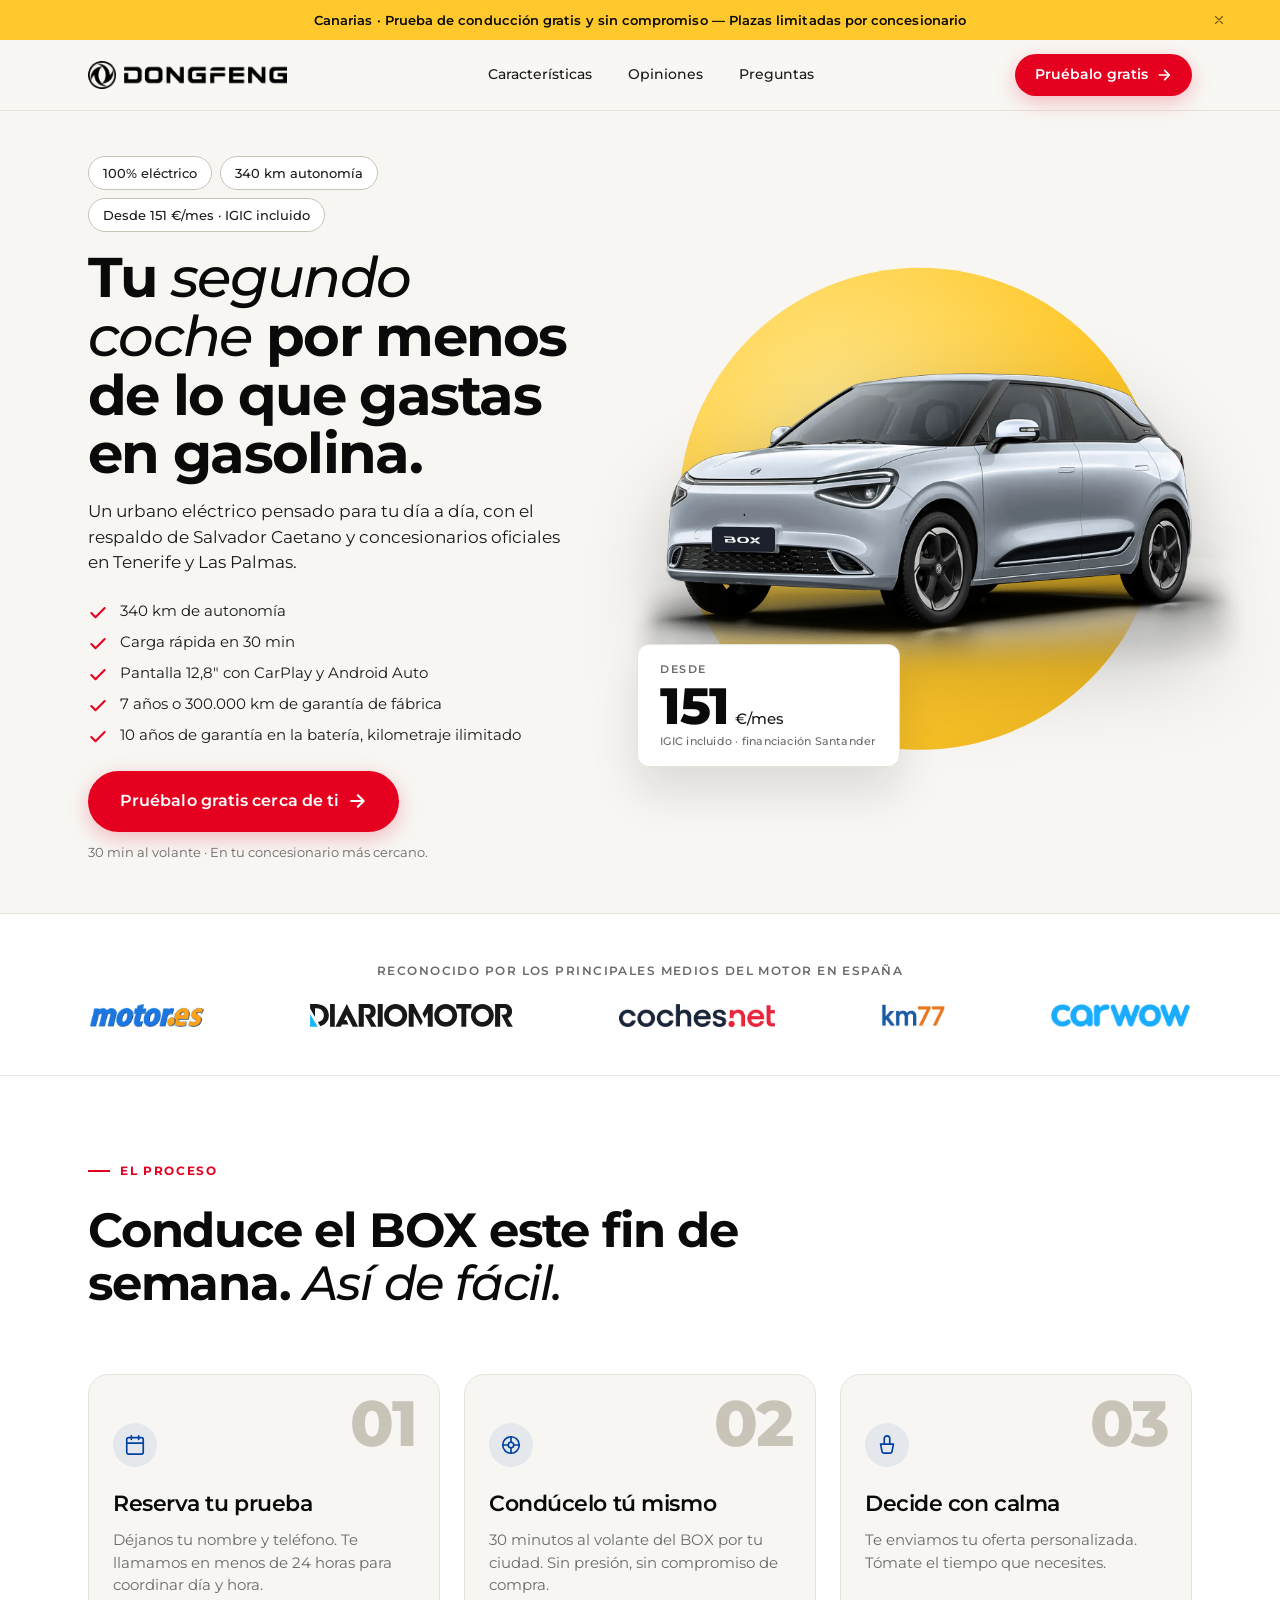
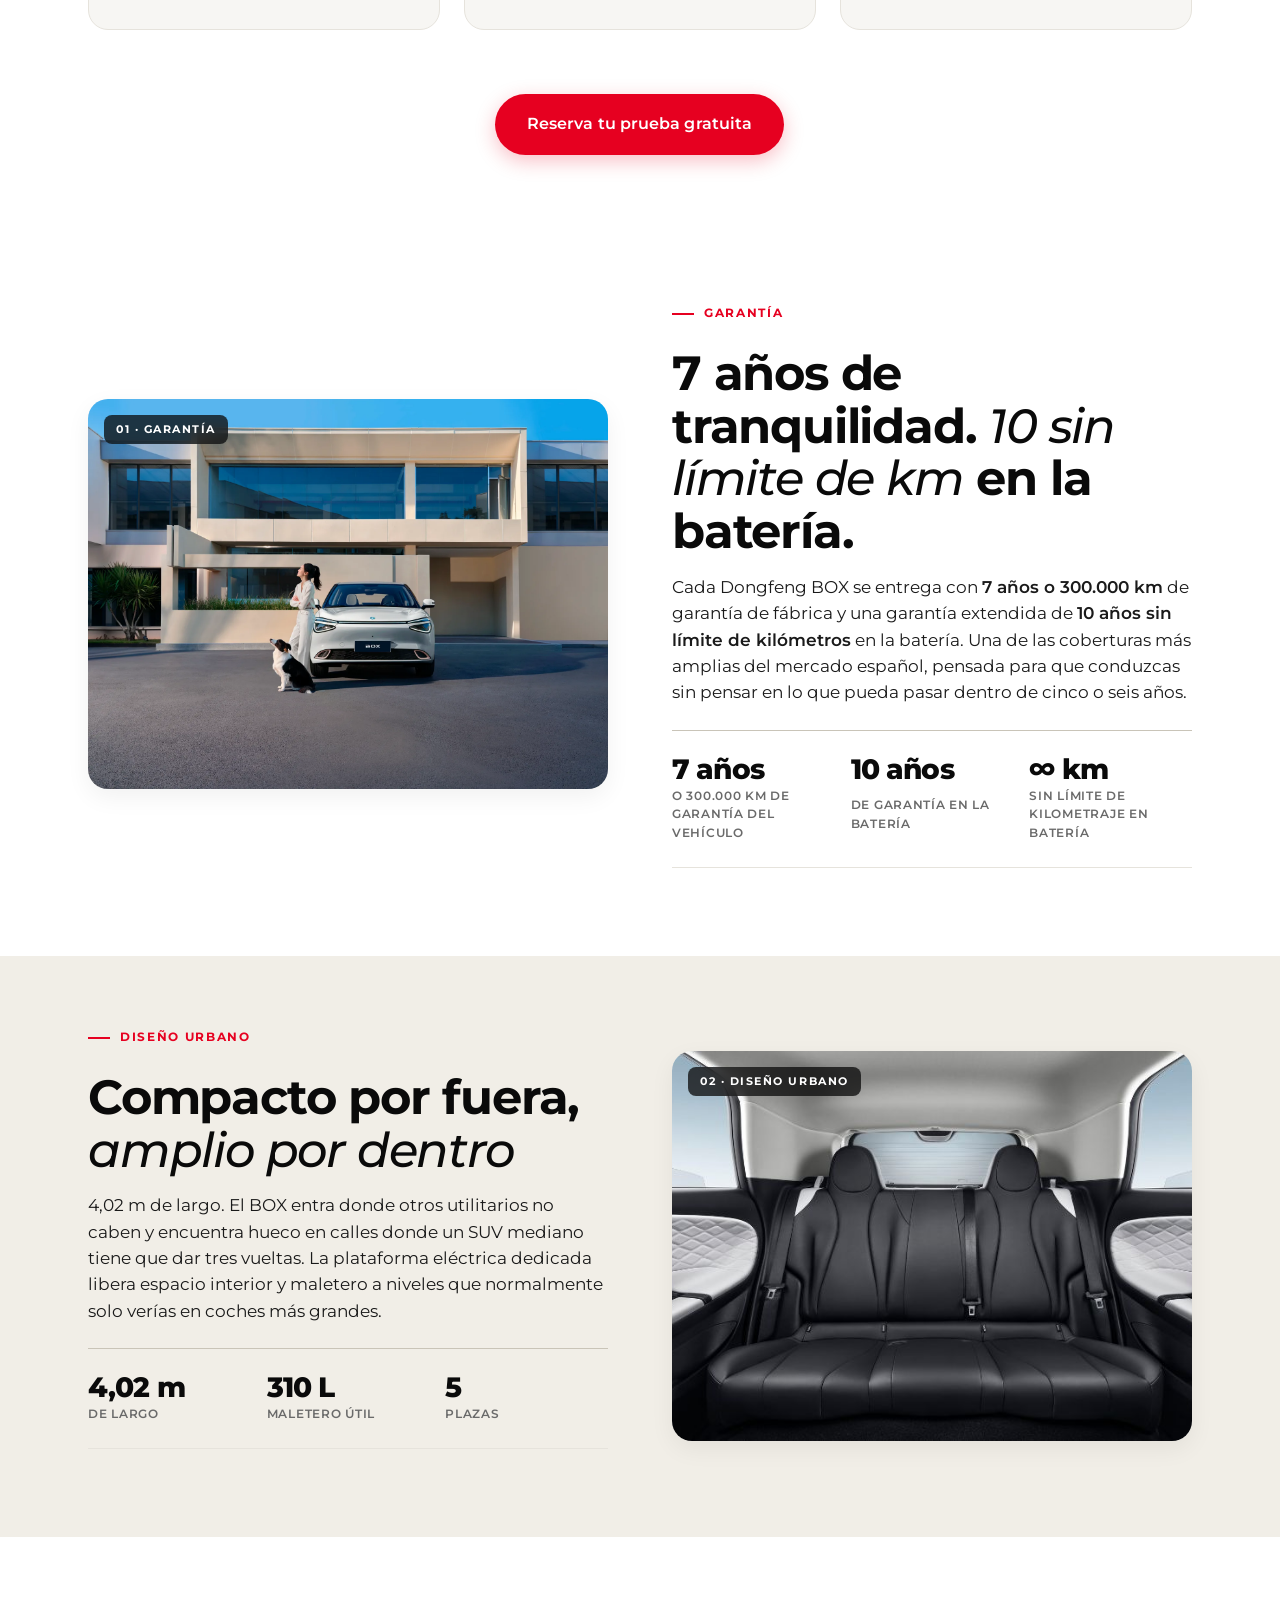
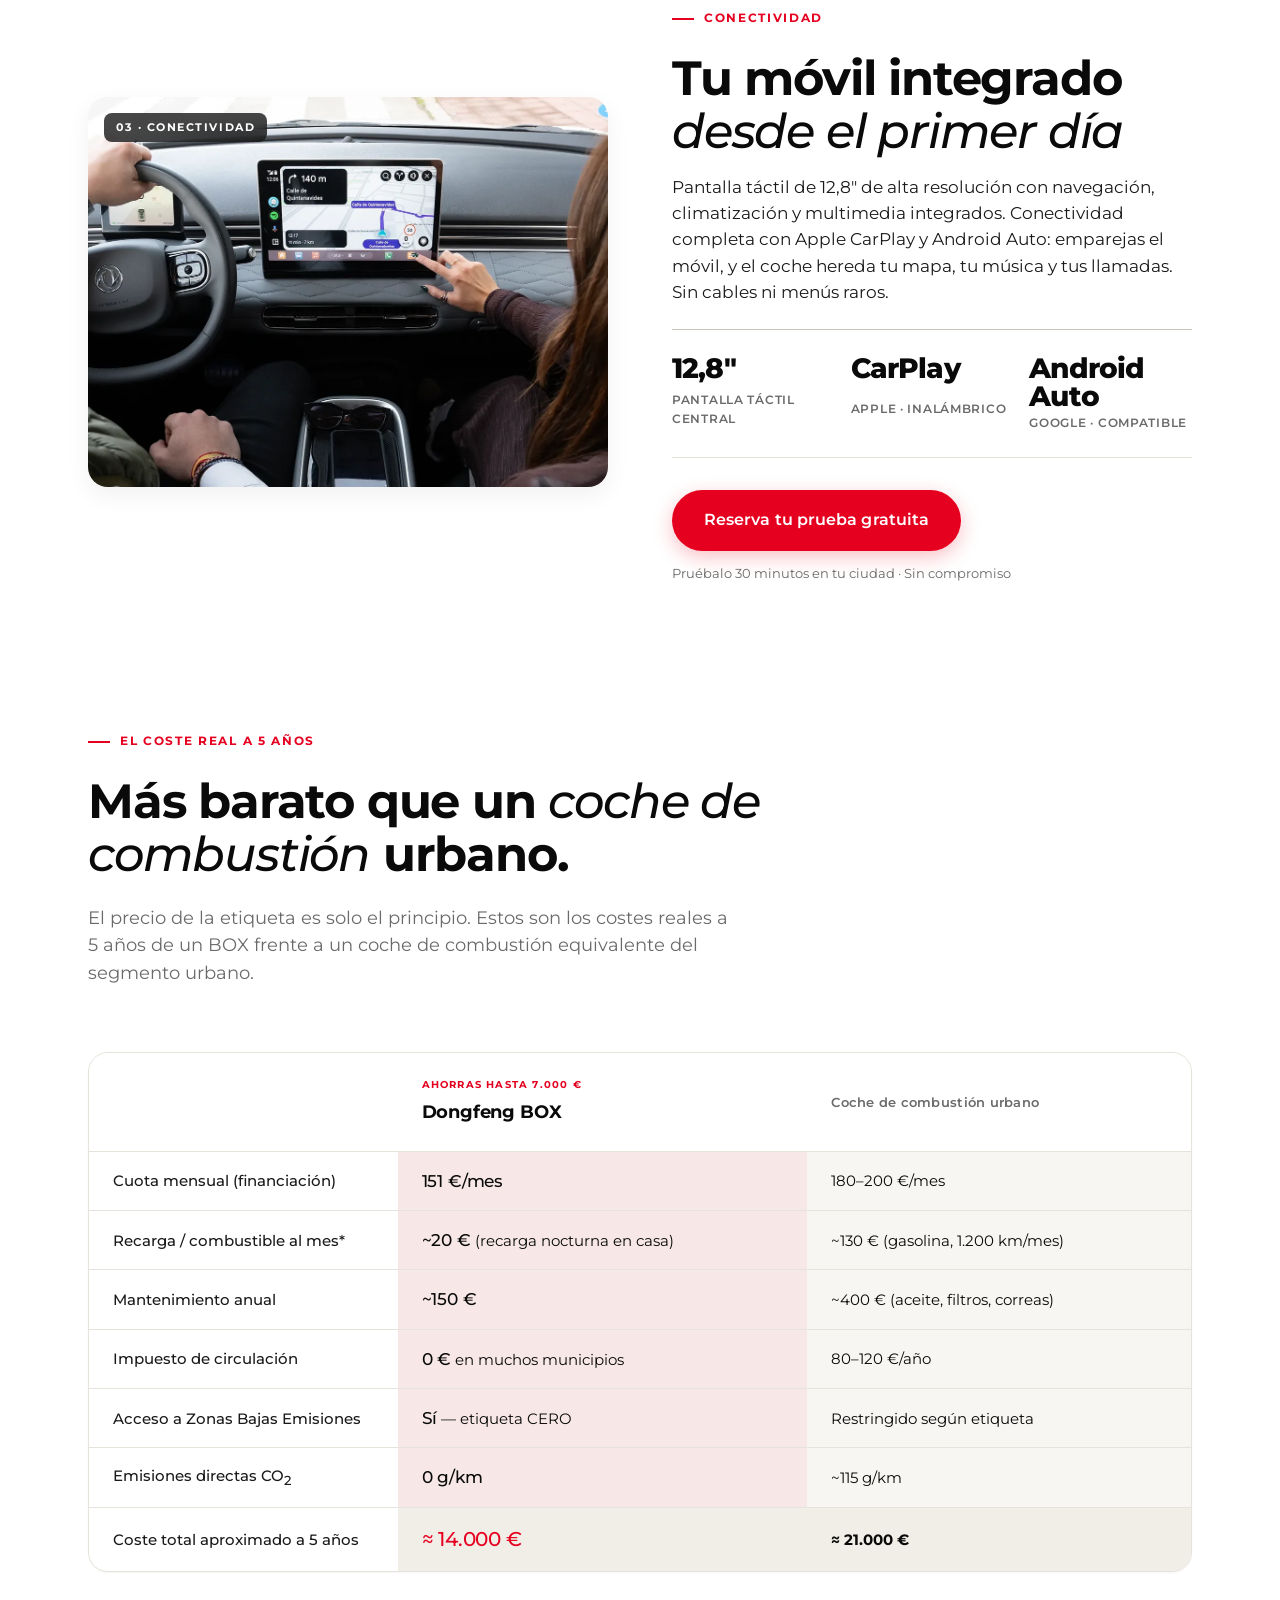
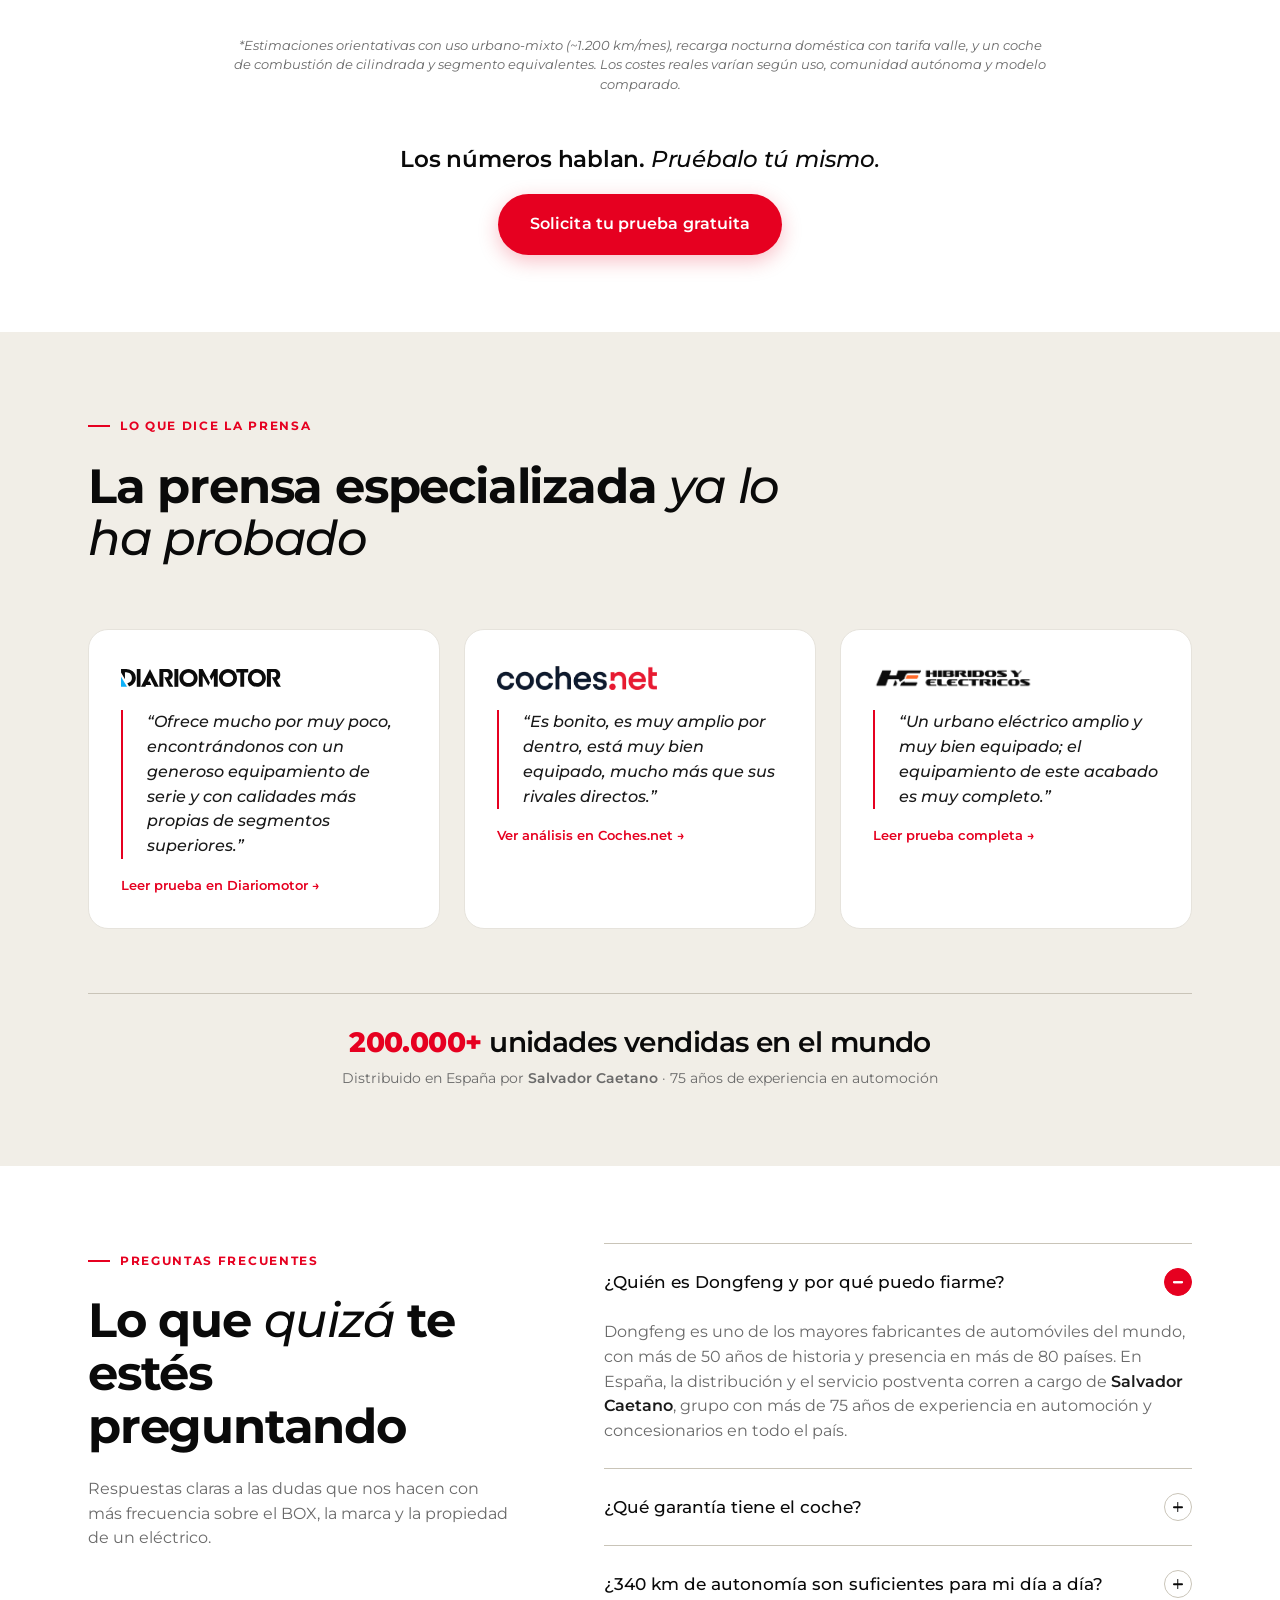
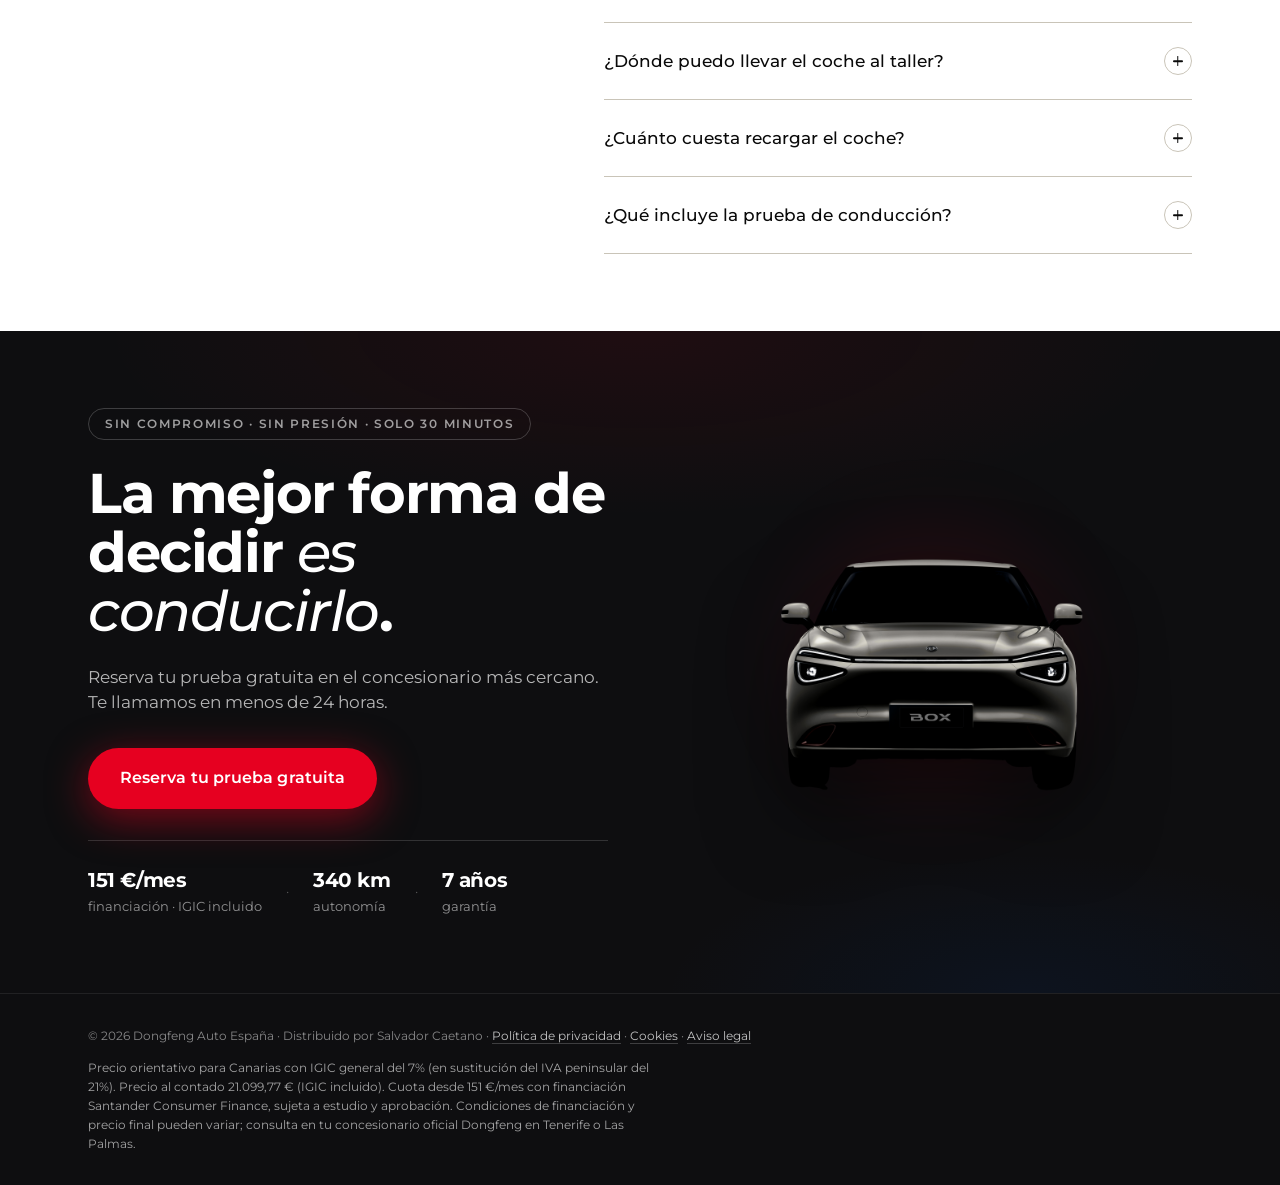
==== canarias/index.html @ b9ace199 "Antibots: leads pasan por gateway (Apps Script) que valida y reenvia a Zapier; honeypot + token, URL" ====
<!DOCTYPE html>
<html lang="es">
<head>
  <!-- Google Tag Manager -->
  <script>(function(w,d,s,l,i){w[l]=w[l]||[];w[l].push({'gtm.start':
  new Date().getTime(),event:'gtm.js'});var f=d.getElementsByTagName(s)[0],
  j=d.createElement(s),dl=l!='dataLayer'?'&l='+l:'';j.async=true;j.src=
  'https://www.googletagmanager.com/gtm.js?id='+i+dl;f.parentNode.insertBefore(j,f);
  })(window,document,'script','dataLayer','GTM-P5RVP4GS');</script>
  <!-- End Google Tag Manager -->

  <meta charset="UTF-8">
  <meta name="viewport" content="width=device-width, initial-scale=1.0">
  <meta name="robots" content="noindex,nofollow">
  <title>Dongfeng BOX Canarias · Tu segundo coche eléctrico desde 151 €/mes (IGIC incluido)</title>
  <meta name="description" content="Dongfeng BOX 100% eléctrico para Canarias. 340 km de autonomía, 7 años de garantía, desde 151 €/mes con IGIC incluido. Concesionarios en Tenerife y Las Palmas. Prueba de conducción gratis.">

  <link rel="preconnect" href="https://fonts.googleapis.com">
  <link rel="preconnect" href="https://fonts.gstatic.com" crossorigin>
  <link rel="preload" as="image" href="../assets/hero.webp">
  <link href="https://fonts.googleapis.com/css2?family=Montserrat:ital,wght@0,400;0,500;0,600;0,700;0,800;1,400;1,500;1,600&display=swap" rel="stylesheet">
  <link rel="stylesheet" href="../styles.css">
</head>
<body>
  <!-- Google Tag Manager (noscript) -->
  <noscript><iframe src="https://www.googletagmanager.com/ns.html?id=GTM-P5RVP4GS"
  height="0" width="0" style="display:none;visibility:hidden"></iframe></noscript>
  <!-- End Google Tag Manager (noscript) -->

  <!-- 0. TOP BAR -->
  <div class="topbar" id="topbar">
    <p class="topbar__text">
      <span class="topbar__full">Canarias · Prueba de conducción gratis y sin compromiso — Plazas limitadas por concesionario</span>
      <span class="topbar__short">Canarias · Prueba gratis</span>
    </p>
    <button class="topbar__close" aria-label="Cerrar aviso" data-close-topbar>
      <svg width="14" height="14" viewBox="0 0 24 24" fill="none" stroke="currentColor" stroke-width="2" stroke-linecap="round" stroke-linejoin="round"><path d="M18 6 6 18M6 6l12 12"/></svg>
    </button>
  </div>

  <!-- 1. HEADER -->
  <header class="site-header">
    <div class="container site-header__inner">
      <a href="#" class="site-header__logo" aria-label="Dongfeng">
        <img src="../assets/dongfeng-logo.webp" alt="Dongfeng" width="120" height="32">
      </a>
      <nav class="site-header__nav" aria-label="Navegación principal">
        <a href="#caracteristicas">Características</a>
        <a href="#opiniones">Opiniones</a>
        <a href="#faq">Preguntas</a>
      </nav>
      <button class="btn btn--primary btn--sm site-header__cta" data-open-modal>
        Pruébalo gratis
        <svg width="16" height="16" viewBox="0 0 24 24" fill="none" stroke="currentColor" stroke-width="2.5" stroke-linecap="round" stroke-linejoin="round"><path d="M5 12h14M13 5l7 7-7 7"/></svg>
      </button>
    </div>
  </header>

  <main>

    <!-- 2. HERO -->
    <section class="hero">
      <div class="container hero__grid">

        <div class="hero__copy">
          <div class="hero__kicker" aria-label="Especificaciones principales">
            <span class="chip">100% eléctrico</span>
            <span class="chip">340 km autonomía</span>
            <span class="chip">Desde 151 €/mes · IGIC incluido</span>
          </div>

          <h1 class="hero__h1">
            Tu <em>segundo coche</em> por menos de lo que gastas en <span class="underline-accent">gasolina</span>.
          </h1>

          <p class="hero__sub">
            Un urbano eléctrico pensado para tu día a día, con el respaldo de Salvador Caetano y concesionarios oficiales en Tenerife y Las Palmas.
          </p>

          <ul class="hero__bullets">
            <li><svg class="icon-check" viewBox="0 0 24 24" fill="none" stroke="currentColor" stroke-width="2.5" stroke-linecap="round" stroke-linejoin="round"><path d="M20 6 9 17l-5-5"/></svg>340&nbsp;km de autonomía</li>
            <li><svg class="icon-check" viewBox="0 0 24 24" fill="none" stroke="currentColor" stroke-width="2.5" stroke-linecap="round" stroke-linejoin="round"><path d="M20 6 9 17l-5-5"/></svg>Carga rápida en 30&nbsp;min</li>
            <li><svg class="icon-check" viewBox="0 0 24 24" fill="none" stroke="currentColor" stroke-width="2.5" stroke-linecap="round" stroke-linejoin="round"><path d="M20 6 9 17l-5-5"/></svg>Pantalla 12,8" con CarPlay y Android Auto</li>
            <li><svg class="icon-check" viewBox="0 0 24 24" fill="none" stroke="currentColor" stroke-width="2.5" stroke-linecap="round" stroke-linejoin="round"><path d="M20 6 9 17l-5-5"/></svg>7 años o 300.000&nbsp;km de garantía de fábrica</li>
            <li><svg class="icon-check" viewBox="0 0 24 24" fill="none" stroke="currentColor" stroke-width="2.5" stroke-linecap="round" stroke-linejoin="round"><path d="M20 6 9 17l-5-5"/></svg>10 años de garantía en la batería, kilometraje ilimitado</li>
          </ul>

          <div class="hero__cta">
            <button class="btn btn--primary btn--lg" data-open-modal>
              Pruébalo gratis cerca de ti
              <svg width="20" height="20" viewBox="0 0 24 24" fill="none" stroke="currentColor" stroke-width="2.5" stroke-linecap="round" stroke-linejoin="round"><path d="M5 12h14M13 5l7 7-7 7"/></svg>
            </button>
            <p class="hero__cta-note">30 min al volante · En tu concesionario más cercano.</p>
          </div>
        </div>

        <div class="hero__visual">
          <div class="hero__price-tag">
            <span class="hero__price-label">Desde</span>
            <span class="hero__price-number">151<span class="hero__price-unit">€/mes</span></span>
            <span class="hero__price-foot">IGIC incluido · financiación Santander</span>
          </div>
          <img src="../assets/hero.webp" alt="Dongfeng BOX 100% eléctrico en color gris plata, vista 3/4 frontal" class="hero__image" width="800" height="520" fetchpriority="high">
        </div>

      </div>
    </section>

    <!-- 3. TRUST BAR -->
    <section class="trust-bar">
      <div class="container">
        <p class="trust-bar__label">Reconocido por los principales medios del motor en España</p>
        <div class="trust-bar__logos">
          <span class="press-logo press-logo--big"><img src="../assets/press/motor.png" alt="Motor.es"></span>
          <span class="press-logo press-logo--big"><img src="../assets/press/diariomotor.svg" alt="Diariomotor"></span>
          <span class="press-logo press-logo--big"><img src="../assets/press/cochesnet.png" alt="Coches.net"></span>
          <span class="press-logo press-logo--big"><img src="../assets/press/km77.png" alt="Km77"></span>
          <span class="press-logo press-logo--big"><img src="../assets/press/carwow.png" alt="Carwow"></span>
        </div>
      </div>
    </section>

    <!-- 4. PROCESS -->
    <section id="proceso" class="process">
      <div class="container">
        <header class="section-head">
          <p class="eyebrow">El proceso</p>
          <h2 class="section-title">Conduce el BOX este fin de semana. <em>Así de fácil.</em></h2>
        </header>

        <ol class="process__steps">
          <li class="step">
            <span class="step__num">01</span>
            <div class="step__icon">
              <svg viewBox="0 0 24 24" fill="none" stroke="currentColor" stroke-width="1.8" stroke-linecap="round" stroke-linejoin="round"><rect x="3" y="4" width="18" height="18" rx="2"/><path d="M16 2v4M8 2v4M3 10h18"/></svg>
            </div>
            <h3 class="step__title">Reserva tu prueba</h3>
            <p class="step__text">Déjanos tu nombre y teléfono. Te llamamos en menos de 24&nbsp;horas para coordinar día y hora.</p>
          </li>
          <li class="step">
            <span class="step__num">02</span>
            <div class="step__icon">
              <svg viewBox="0 0 24 24" fill="none" stroke="currentColor" stroke-width="1.8" stroke-linecap="round" stroke-linejoin="round"><circle cx="12" cy="12" r="9"/><circle cx="12" cy="12" r="3"/><path d="M12 3v6M12 15v6M3 12h6M15 12h6"/></svg>
            </div>
            <h3 class="step__title">Condúcelo tú mismo</h3>
            <p class="step__text">30&nbsp;minutos al volante del BOX por tu ciudad. Sin presión, sin compromiso de compra.</p>
          </li>
          <li class="step">
            <span class="step__num">03</span>
            <div class="step__icon">
              <svg viewBox="0 0 24 24" fill="none" stroke="currentColor" stroke-width="1.8" stroke-linecap="round" stroke-linejoin="round"><path d="M9 11V5a3 3 0 1 1 6 0v6"/><path d="M5 11h14l-1.5 8a2 2 0 0 1-2 1.8H8.5a2 2 0 0 1-2-1.8Z"/></svg>
            </div>
            <h3 class="step__title">Decide con calma</h3>
            <p class="step__text">Te enviamos tu oferta personalizada. Tómate el tiempo que necesites.</p>
          </li>
        </ol>

        <div class="process__cta">
          <button class="btn btn--primary btn--lg" data-open-modal>Reserva tu prueba gratuita</button>
        </div>
      </div>
    </section>

    <!-- 5. CHARACTERISTICS — 3 separate sections -->

    <!-- 5a. Autonomía -->
    <section id="caracteristicas" class="feature-block">
      <div class="container feature-block__grid">
        <div class="feature-block__media">
          <img src="../assets/lifestyle.webp" alt="Dongfeng BOX en contexto urbano" loading="lazy" width="1600" height="1200">
          <span class="feature-block__badge">01 · Garantía</span>
        </div>
        <div class="feature-block__copy">
          <p class="eyebrow">Garantía</p>
          <h2 class="section-title">7 años de tranquilidad. <em>10 sin límite de km</em> en la batería.</h2>
          <p class="feature-block__lead">Cada Dongfeng BOX se entrega con <strong>7 años o 300.000&nbsp;km</strong> de garantía de fábrica y una garantía extendida de <strong>10 años sin límite de kilómetros</strong> en la batería. Una de las coberturas más amplias del mercado español, pensada para que conduzcas sin pensar en lo que pueda pasar dentro de cinco o seis años.</p>

          <dl class="feature-stats-row">
            <div class="feature-stat">
              <dt>7&nbsp;años</dt>
              <dd>o 300.000&nbsp;km de garantía del vehículo</dd>
            </div>
            <div class="feature-stat">
              <dt>10&nbsp;años</dt>
              <dd>de garantía en la batería</dd>
            </div>
            <div class="feature-stat">
              <dt>∞&nbsp;km</dt>
              <dd>sin límite de kilometraje en batería</dd>
            </div>
          </dl>

        </div>
      </div>
    </section>

    <!-- 5b. Diseño urbano -->
    <section class="feature-block feature-block--reverse feature-block--soft">
      <div class="container feature-block__grid">
        <div class="feature-block__media">
          <img src="../assets/urban-2.webp" alt="Plazas traseras amplias del Dongfeng BOX" loading="lazy" width="800" height="600">
          <span class="feature-block__badge">02 · Diseño urbano</span>
        </div>
        <div class="feature-block__copy">
          <p class="eyebrow">Diseño urbano</p>
          <h2 class="section-title">Compacto por fuera, <em>amplio por dentro</em></h2>
          <p class="feature-block__lead">4,02&nbsp;m de largo. El BOX entra donde otros utilitarios no caben y encuentra hueco en calles donde un SUV mediano tiene que dar tres vueltas. La plataforma eléctrica dedicada libera espacio interior y maletero a niveles que normalmente solo verías en coches más grandes.</p>

          <dl class="feature-stats-row">
            <div class="feature-stat">
              <dt>4,02&nbsp;m</dt>
              <dd>de largo</dd>
            </div>
            <div class="feature-stat">
              <dt>310&nbsp;L</dt>
              <dd>maletero útil</dd>
            </div>
            <div class="feature-stat">
              <dt>5</dt>
              <dd>plazas</dd>
            </div>
          </dl>

        </div>
      </div>
    </section>

    <!-- 5c. Conectividad -->
    <section class="feature-block">
      <div class="container feature-block__grid">
        <div class="feature-block__media">
          <img src="../assets/conectividad.webp" alt="Salpicadero y pantalla táctil de 12,8 pulgadas del Dongfeng BOX" loading="lazy" width="1600" height="833">
          <span class="feature-block__badge">03 · Conectividad</span>
        </div>
        <div class="feature-block__copy">
          <p class="eyebrow">Conectividad</p>
          <h2 class="section-title">Tu móvil integrado <em>desde el primer día</em></h2>
          <p class="feature-block__lead">Pantalla táctil de 12,8" de alta resolución con navegación, climatización y multimedia integrados. Conectividad completa con Apple CarPlay y Android Auto: emparejas el móvil, y el coche hereda tu mapa, tu música y tus llamadas. Sin cables ni menús raros.</p>

          <dl class="feature-stats-row">
            <div class="feature-stat">
              <dt>12,8"</dt>
              <dd>pantalla táctil central</dd>
            </div>
            <div class="feature-stat">
              <dt>CarPlay</dt>
              <dd>Apple · inalámbrico</dd>
            </div>
            <div class="feature-stat">
              <dt>Android Auto</dt>
              <dd>Google · compatible</dd>
            </div>
          </dl>


          <div class="feature-block__cta">
            <button class="btn btn--primary btn--lg" data-open-modal>Reserva tu prueba gratuita</button>
            <p class="feature-block__cta-note">Pruébalo 30 minutos en tu ciudad · Sin compromiso</p>
          </div>
        </div>
      </div>
    </section>

    <!-- 6. COMPARISON — BOX vs coche de combustión (TCO 5 años) -->
    <section id="comparativa" class="comparison">
      <div class="container">
        <header class="section-head">
          <p class="eyebrow">El coste real a 5 años</p>
          <h2 class="section-title">Más barato que un <em>coche de combustión</em> urbano.</h2>
          <p class="section-sub">El precio de la etiqueta es solo el principio. Estos son los costes reales a 5&nbsp;años de un BOX frente a un coche de combustión equivalente del segmento urbano.</p>
        </header>

        <div class="compare-table-wrap">
          <table class="compare-table">
            <thead>
              <tr>
                <th scope="col"></th>
                <th scope="col" class="compare-table__winner">
                  <span class="winner-badge">Ahorras hasta 7.000 €</span>
                  Dongfeng BOX
                </th>
                <th scope="col">Coche de combustión urbano</th>
              </tr>
            </thead>
            <tbody>
              <tr>
                <th scope="row">Cuota mensual (financiación)</th>
                <td class="compare-table__winner"><strong>151&nbsp;€/mes</strong></td>
                <td>180–200&nbsp;€/mes</td>
              </tr>
              <tr>
                <th scope="row">Recarga / combustible al mes*</th>
                <td class="compare-table__winner"><strong>~20&nbsp;€</strong> (recarga nocturna en casa)</td>
                <td>~130&nbsp;€ (gasolina, 1.200&nbsp;km/mes)</td>
              </tr>
              <tr>
                <th scope="row">Mantenimiento anual</th>
                <td class="compare-table__winner"><strong>~150&nbsp;€</strong></td>
                <td>~400&nbsp;€ (aceite, filtros, correas)</td>
              </tr>
              <tr>
                <th scope="row">Impuesto de circulación</th>
                <td class="compare-table__winner"><strong>0&nbsp;€</strong> en muchos municipios</td>
                <td>80–120&nbsp;€/año</td>
              </tr>
              <tr>
                <th scope="row">Acceso a Zonas Bajas Emisiones</th>
                <td class="compare-table__winner"><strong>Sí</strong> — etiqueta CERO</td>
                <td>Restringido según etiqueta</td>
              </tr>
              <tr>
                <th scope="row">Emisiones directas CO<sub>2</sub></th>
                <td class="compare-table__winner"><strong>0&nbsp;g/km</strong></td>
                <td>~115&nbsp;g/km</td>
              </tr>
              <tr class="compare-table__total">
                <th scope="row">Coste total aproximado a 5 años</th>
                <td class="compare-table__winner"><strong>≈ 14.000&nbsp;€</strong></td>
                <td>≈ 21.000&nbsp;€</td>
              </tr>
            </tbody>
          </table>
        </div>

        <p class="compare-footnote">*Estimaciones orientativas con uso urbano-mixto (~1.200&nbsp;km/mes), recarga nocturna doméstica con tarifa valle, y un coche de combustión de cilindrada y segmento equivalentes. Los costes reales varían según uso, comunidad autónoma y modelo comparado.</p>

        <div class="comparison__cta">
          <p>Los números hablan. <em>Pruébalo tú mismo.</em></p>
          <button class="btn btn--primary btn--lg" data-open-modal>Solicita tu prueba gratuita</button>
        </div>
      </div>
    </section>

    <!-- 7. SOCIAL PROOF
         ⚠️ CONTENIDO DE MUESTRA
         - Las 3 reseñas de prensa son placeholders. Sustituir por reseñas REALES del Dongfeng BOX publicadas en medios españoles (verificar existencia, citar literal, enlazar al artículo original).
         - Los 3 testimonios de propietarios son ficticios. Solicitar a Salvador Caetano: testimonios reales con consentimiento de publicación (nombre, ciudad, texto, rating).
         - La cifra "200.000 unidades vendidas" necesita verificación oficial por Dongfeng Global antes de publicar.
    -->
    <section id="opiniones" class="social-proof">
      <div class="container">
        <header class="section-head">
          <p class="eyebrow">Lo que dice la prensa</p>
          <h2 class="section-title">La prensa especializada <em>ya lo ha probado</em></h2>
        </header>

        <div class="press-grid">
          <article class="press-card">
            <div class="press-card__logo"><img src="../assets/press/diariomotor.svg" alt="Diariomotor"></div>
            <blockquote class="press-card__quote">“Ofrece mucho por muy poco, encontrándonos con un generoso equipamiento de serie y con calidades más propias de segmentos superiores.”</blockquote>
            <a class="press-card__source" href="https://www.diariomotor.com/noticia/prueba-dongfeng-box/" target="_blank" rel="noopener">Leer prueba en Diariomotor →</a>
          </article>
          <article class="press-card">
            <div class="press-card__logo"><img src="../assets/press/cochesnet.png" alt="Coches.net"></div>
            <blockquote class="press-card__quote">“Es bonito, es muy amplio por dentro, está muy bien equipado, mucho más que sus rivales directos.”</blockquote>
            <a class="press-card__source" href="https://www.coches.net/videos/dongfeng-box" target="_blank" rel="noopener">Ver análisis en Coches.net →</a>
          </article>
          <article class="press-card">
            <div class="press-card__logo"><img src="../assets/press/hibridosyelectricos.png" alt="Híbridos y Eléctricos"></div>
            <blockquote class="press-card__quote">“Un urbano eléctrico amplio y muy bien equipado; el equipamiento de este acabado es muy completo.”</blockquote>
            <a class="press-card__source" href="https://www.hibridosyelectricos.com/coches/pruebas-coches/prueba-dongfeng-box-urbano-electrico-amplio-muy-bien-equipado-pero-ya-no-se-vende-precio-coche-chino_76957_102.html" target="_blank" rel="noopener">Leer prueba completa →</a>
          </article>
        </div>

        <div class="social-proof__stat">
          <p class="stat-big"><span>200.000+</span> unidades vendidas en el mundo</p>
          <p class="stat-small">Distribuido en España por <strong>Salvador Caetano</strong> · 75&nbsp;años de experiencia en automoción</p>
        </div>
      </div>
    </section>

    <!-- 8. FAQ -->
    <section id="faq" class="faq">
      <div class="container faq__grid">
        <div class="faq__head">
          <p class="eyebrow">Preguntas frecuentes</p>
          <h2 class="section-title">Lo que <em>quizá</em> te estés preguntando</h2>
          <p class="faq__intro">Respuestas claras a las dudas que nos hacen con más frecuencia sobre el BOX, la marca y la propiedad de un eléctrico.</p>
        </div>

        <div class="faq__list">
          <details class="faq-item" name="faq" open>
            <summary class="faq-item__q">¿Quién es Dongfeng y por qué puedo fiarme?<span class="faq-item__icon" aria-hidden="true"></span></summary>
            <div class="faq-item__a">
              <p>Dongfeng es uno de los mayores fabricantes de automóviles del mundo, con más de 50&nbsp;años de historia y presencia en más de 80&nbsp;países. En España, la distribución y el servicio postventa corren a cargo de <strong>Salvador Caetano</strong>, grupo con más de 75&nbsp;años de experiencia en automoción y concesionarios en todo el país.</p>
            </div>
          </details>
          <details class="faq-item" name="faq">
            <summary class="faq-item__q">¿Qué garantía tiene el coche?<span class="faq-item__icon" aria-hidden="true"></span></summary>
            <div class="faq-item__a">
              <p>El Dongfeng BOX incluye <strong>7 años o 300.000&nbsp;km de garantía del fabricante</strong> y <strong>10 años de garantía en la batería, sin límite de kilómetros</strong>. Es una de las coberturas más amplias del mercado.</p>
            </div>
          </details>
          <details class="faq-item" name="faq">
            <summary class="faq-item__q">¿340 km de autonomía son suficientes para mi día a día?<span class="faq-item__icon" aria-hidden="true"></span></summary>
            <div class="faq-item__a">
              <p>Si tu desplazamiento diario es de unos 30-40&nbsp;km (la media en España), puedes conducir casi dos semanas sin necesidad de recargar. Y si necesitas cargar, en 30&nbsp;minutos pasas del 20% al 80% en cualquier punto de carga rápida.</p>
            </div>
          </details>
          <details class="faq-item" name="faq">
            <summary class="faq-item__q">¿Dónde puedo llevar el coche al taller?<span class="faq-item__icon" aria-hidden="true"></span></summary>
            <div class="faq-item__a">
              <p>A cualquier concesionario oficial Dongfeng. Cuentan con talleres en las principales ciudades de España, con recambios originales y técnicos formados por el fabricante.</p>
            </div>
          </details>
          <details class="faq-item" name="faq">
            <summary class="faq-item__q">¿Cuánto cuesta recargar el coche?<span class="faq-item__icon" aria-hidden="true"></span></summary>
            <div class="faq-item__a">
              <p>Recargar la batería completa en casa cuesta aproximadamente <strong>5-7&nbsp;euros</strong> (tarifa nocturna). En un punto de carga público, entre 8-12&nbsp;euros. Compáralo con llenar un depósito de gasolina.</p>
            </div>
          </details>
          <details class="faq-item" name="faq">
            <summary class="faq-item__q">¿Qué incluye la prueba de conducción?<span class="faq-item__icon" aria-hidden="true"></span></summary>
            <div class="faq-item__a">
              <p>30&nbsp;minutos al volante del BOX por tu ciudad, acompañado por un asesor. Sin coste y sin compromiso de compra. Solo necesitas tu carnet de conducir.</p>
            </div>
          </details>
        </div>
      </div>
    </section>

    <!-- 9. CTA FINAL -->
    <section class="cta-final">
      <div class="container cta-final__grid">
        <div class="cta-final__copy">
          <p class="cta-final__kicker">Sin compromiso · Sin presión · Solo 30 minutos</p>
          <h2 class="cta-final__title">La mejor forma de decidir <em>es conducirlo</em>.</h2>
          <p class="cta-final__sub">Reserva tu prueba gratuita en el concesionario más cercano. Te llamamos en menos de 24&nbsp;horas.</p>
          <button class="btn btn--primary btn--lg" data-open-modal>Reserva tu prueba gratuita</button>
          <p class="cta-final__stats">
            <span><strong>151&nbsp;€/mes</strong><br>financiación · IGIC incluido</span>
            <span class="cta-final__sep">·</span>
            <span><strong>340&nbsp;km</strong><br>autonomía</span>
            <span class="cta-final__sep">·</span>
            <span><strong>7&nbsp;años</strong><br>garantía</span>
          </p>
        </div>
        <div class="cta-final__visual">
          <img src="../assets/car-white.webp" alt="Dongfeng BOX en color blanco" loading="lazy" width="800" height="600">
        </div>
      </div>
    </section>
  </main>

  <!-- FOOTER -->
  <footer class="site-footer">
    <div class="container site-footer__inner">
      <p class="site-footer__legal">
        © 2026 Dongfeng Auto España · Distribuido por Salvador Caetano · <a href="#">Política de privacidad</a> · <a href="#">Cookies</a> · <a href="#">Aviso legal</a>
      </p>
      <p class="site-footer__finance">Precio orientativo para Canarias con IGIC general del 7% (en sustitución del IVA peninsular del 21%). Precio al contado 21.099,77&nbsp;€ (IGIC incluido). Cuota desde 151&nbsp;€/mes con financiación Santander Consumer Finance, sujeta a estudio y aprobación. Condiciones de financiación y precio final pueden variar; consulta en tu concesionario oficial Dongfeng en Tenerife o Las Palmas.</p>
    </div>
  </footer>

  <!-- STICKY CTA MOBILE -->
  <button class="sticky-cta" id="stickyCta" data-open-modal aria-label="Reservar prueba gratuita">
    Pruébalo gratis
    <svg width="18" height="18" viewBox="0 0 24 24" fill="none" stroke="currentColor" stroke-width="2.5" stroke-linecap="round" stroke-linejoin="round"><path d="M5 12h14M13 5l7 7-7 7"/></svg>
  </button>

  <!-- MODAL FORM -->
  <div class="modal" id="modal" role="dialog" aria-modal="true" aria-labelledby="modal-title" hidden>
    <div class="modal__backdrop" data-close-modal></div>
    <div class="modal__content" role="document">
      <button class="modal__close" data-close-modal aria-label="Cerrar">
        <svg width="20" height="20" viewBox="0 0 24 24" fill="none" stroke="currentColor" stroke-width="2" stroke-linecap="round" stroke-linejoin="round"><path d="M18 6 6 18M6 6l12 12"/></svg>
      </button>

      <div class="modal__body" data-view="form">
        <p class="eyebrow">Prueba de conducción</p>
        <h3 id="modal-title" class="modal__title">Reserva tu prueba <em>gratuita</em></h3>
        <p class="modal__sub">Te llamamos en menos de 24&nbsp;horas para coordinar día y hora.</p>

        <form class="form" id="leadForm">
          <div class="field">
            <label for="f-name">Tu nombre</label>
            <input type="text" id="f-name" name="name" placeholder="Ej: Carlos" required minlength="2" autocomplete="given-name">
          </div>
          <div class="field">
            <label for="f-phone">Teléfono</label>
            <input type="tel" id="f-phone" name="phone" placeholder="Ej: 612 345 678" required autocomplete="tel" inputmode="tel" pattern="(\+?34[\s.-]?)?[6789]\d{2}[\s.-]?\d{3}[\s.-]?\d{3}" title="Introduce un número español de 9 dígitos (ej: 612 345 678)">
          </div>
          <div class="field field--cp">
            <label for="f-cp">Código postal</label>
            <input type="text" id="f-cp" name="cp" placeholder="Ej: 28001" required pattern="[0-9]{5}" maxlength="5" inputmode="numeric" autocomplete="postal-code" title="Introduce un código postal español de 5 dígitos">
          </div>
          <div class="field">
            <label for="f-email">Email <span class="field__optional">(opcional, te enviamos tu oferta)</span></label>
            <input type="email" id="f-email" name="email" placeholder="tu@email.com" autocomplete="email" inputmode="email">
          </div>
          <!-- Honeypot antibots: oculto a personas, los bots tienden a rellenarlo. Si llega con valor, el Apps Script descarta el lead. -->
          <div aria-hidden="true" style="position:absolute;left:-9999px;top:-9999px;height:0;width:0;overflow:hidden;" tabindex="-1">
            <label>No rellenar
              <input type="text" name="fax" tabindex="-1" autocomplete="off">
            </label>
          </div>
          <button type="submit" class="btn btn--primary btn--lg btn--block">Reservar mi prueba gratuita</button>
          <p class="form__legal">Al enviar, aceptas nuestra <a href="#">política de privacidad</a>. Te contactamos en menos de 24&nbsp;h. Sin compromiso.</p>
        </form>
      </div>

      <div class="modal__body" data-view="success" hidden>
        <div class="success">
          <svg class="success__icon" viewBox="0 0 24 24" fill="none" stroke="currentColor" stroke-width="2" stroke-linecap="round" stroke-linejoin="round"><circle cx="12" cy="12" r="10"/><path d="m8 12 3 3 5-6"/></svg>
          <h3 class="success__title">¡Listo! Te llamamos en menos de 24&nbsp;horas.</h3>
          <p class="success__sub">Recibirás también tu oferta personalizada en el email que nos has dejado.</p>
        </div>
      </div>
    </div>
  </div>

  <script>window.LANDING_REGION = 'CAN';</script>
  <script src="../script.js" defer></script>
</body>
</html>
---- styles.css ----
/* ============================================================
   Dongfeng BOX — Landing rediseño
   Dirección: minimalismo editorial refinado
   Typografía: Fraunces (display serif) + Montserrat (body sans)
   ============================================================ */

/* ----------  RESET  ---------- */
*,*::before,*::after { box-sizing: border-box; }
* { margin: 0; padding: 0; }
html { -webkit-text-size-adjust: 100%; scroll-behavior: smooth; }
img, picture, video, svg { display: block; max-width: 100%; height: auto; }
button { font: inherit; cursor: pointer; background: none; border: 0; color: inherit; }
a { color: inherit; text-decoration: none; }
ul, ol { list-style: none; }
input, button, select, textarea { font: inherit; }
input:focus-visible, button:focus-visible, a:focus-visible, summary:focus-visible {
  outline: 2px solid var(--color-cta);
  outline-offset: 3px;
  border-radius: 4px;
}

/* ----------  DESIGN TOKENS  ---------- */
:root {
  /* palette */
  --color-bg: #FFFFFF;
  --color-bg-soft: #F7F6F3;           /* warm off-white (editorial) */
  --color-bg-warm: #F1EEE7;           /* slightly warmer section bg */
  --color-bg-dark: #0E0E10;
  --color-ink: #0A0A0A;
  --color-ink-2: #1A1A1A;
  --color-ink-muted: #6A6A6A;
  --color-line: #E6E3DC;
  --color-line-strong: #C9C4B8;

  --color-brand-blue: #0041A0;
  --color-brand-red: #E60020;
  --color-brand-red-dark: #B5001A;
  --color-brand-yellow: #FFC82C;       /* Dongfeng accent (micro-usage) */
  --color-cta: var(--color-brand-red); /* brand CTA: 5.89:1 on white (AA pass) */
  --color-cta-hover: var(--color-brand-red-dark);
  --color-accent: var(--color-brand-blue);
  --color-star: #F5A524;

  /* type — brand uses Montserrat everywhere (no invented typeface) */
  --font-display: 'Montserrat', system-ui, -apple-system, sans-serif;
  --font-body: 'Montserrat', system-ui, -apple-system, sans-serif;

  /* spacing scale */
  --s-1: 0.25rem; --s-2: 0.5rem; --s-3: 0.75rem; --s-4: 1rem;
  --s-5: 1.5rem; --s-6: 2rem;  --s-7: 3rem;  --s-8: 4rem;
  --s-9: 6rem;   --s-10: 8rem; --s-11: 10rem;

  /* radius */
  --r-xs: 4px; --r-sm: 8px; --r-md: 12px; --r-lg: 20px; --r-pill: 999px;

  /* shadow */
  --shadow-sm: 0 1px 2px rgba(0,0,0,.04);
  --shadow-md: 0 8px 24px rgba(14,14,16,.06);
  --shadow-lg: 0 24px 48px rgba(14,14,16,.12);
  --shadow-cta: 0 6px 20px rgba(230,0,32,.25);

  /* container */
  --container: 1200px;
  --container-px: clamp(1.25rem, 4vw, 3rem);
}

/* ----------  TYPOGRAPHY BASE  ---------- */
html { font-family: var(--font-body); color: var(--color-ink); background: var(--color-bg); }
body { font-size: 17px; line-height: 1.55; font-weight: 400; -webkit-font-smoothing: antialiased; text-rendering: optimizeLegibility; }

h1, h2, h3 { font-family: var(--font-display); font-weight: 700; font-style: normal; color: var(--color-ink); letter-spacing: -0.02em; }
em, .em { font-style: italic; font-weight: 500; }

strong { font-weight: 600; }

::selection { background: var(--color-ink); color: var(--color-bg); }

/* ----------  LAYOUT PRIMITIVES  ---------- */
.container {
  width: 100%;
  max-width: var(--container);
  margin: 0 auto;
  padding-inline: var(--container-px);
}

.eyebrow {
  display: inline-flex;
  align-items: center;
  gap: 10px;
  font-family: var(--font-body);
  font-size: 12px;
  font-weight: 700;
  letter-spacing: 0.14em;
  text-transform: uppercase;
  color: var(--color-brand-red);
  margin-bottom: var(--s-5);
}
.eyebrow::before {
  content: "";
  display: inline-block;
  width: 22px;
  height: 2px;
  background: var(--color-brand-red);
}

.section-head {
  max-width: 720px;
  margin-bottom: var(--s-8);
}

.section-title {
  font-size: clamp(2rem, 1.2rem + 3vw, 3rem);
  line-height: 1.1;
  font-weight: 700;
  letter-spacing: -0.025em;
}
.section-title em { font-weight: 500; }

.section-sub {
  margin-top: var(--s-5);
  font-size: 18px;
  line-height: 1.55;
  color: var(--color-ink-muted);
  max-width: 56ch;
}

main > section { padding-block: clamp(var(--s-8), 6vw, var(--s-10)); }

/* alternate section bg for editorial rhythm */
.hero { background: var(--color-bg-soft); }
.trust-bar { background: var(--color-bg); padding-block: var(--s-7); border-top: 1px solid var(--color-line); border-bottom: 1px solid var(--color-line); }
.process { background: var(--color-bg); }
.benefits { background: var(--color-bg-warm); }
.comparison { background: var(--color-bg); }
.social-proof { background: var(--color-bg-warm); }
.faq { background: var(--color-bg); }
.cta-final { background: var(--color-bg-dark); color: var(--color-bg); }

/* ----------  BUTTONS  ---------- */
.btn {
  display: inline-flex;
  align-items: center;
  gap: var(--s-2);
  padding: 14px 26px;
  font-family: var(--font-body);
  font-size: 15px;
  font-weight: 600;
  letter-spacing: 0.005em;
  border-radius: var(--r-pill);
  transition: transform .18s ease, box-shadow .18s ease, background .18s ease;
  white-space: nowrap;
  will-change: transform;
}
.btn:hover { transform: translateY(-1px); }
.btn:active { transform: translateY(0); }

.btn--primary {
  background: var(--color-cta);
  color: #fff;
  box-shadow: var(--shadow-cta);
}
.btn--primary:hover { background: var(--color-cta-hover); box-shadow: 0 8px 28px rgba(230,0,32,.35); }

.btn--lg { padding: 18px 32px; font-size: 16px; }
.btn--sm { padding: 10px 20px; font-size: 14px; }
.btn--block { width: 100%; justify-content: center; }

/* ----------  CHIPS  ---------- */
.chip {
  display: inline-flex;
  align-items: center;
  padding: 6px 14px;
  background: #fff;
  border: 1px solid var(--color-line-strong);
  border-radius: var(--r-pill);
  font-size: 13px;
  font-weight: 500;
  color: var(--color-ink-2);
  white-space: nowrap;
}

/* ----------  PRESS LOGO (real SVG/PNG)  ---------- */
.press-logo {
  display: inline-flex;
  align-items: center;
  justify-content: center;
  height: 26px;
  opacity: 0.9;
  transition: opacity .18s ease;
  flex: 0 0 auto;
}
.press-logo img {
  height: 100%;
  width: auto;
  object-fit: contain;
  display: block;
}
.press-logo:hover { opacity: 1; }
.press-logo--big { height: clamp(22px, 1.8vw, 28px); }

/* ----------  ICON CHECK  ---------- */
.icon-check {
  width: 20px; height: 20px; flex: none;
  color: var(--color-brand-red);
  margin-top: 3px;
}

/* ============================================================
                       TOPBAR
   ============================================================ */
.topbar {
  background: var(--color-brand-yellow);
  color: var(--color-ink);
  padding: 10px var(--container-px);
  display: flex;
  align-items: center;
  justify-content: center;
  gap: var(--s-4);
  font-size: 13px;
  font-weight: 600;
  letter-spacing: 0.005em;
  position: relative;
}
.topbar__text { text-align: center; }
.topbar__full { display: inline; }
.topbar__short { display: none; }
.topbar__close {
  position: absolute;
  right: var(--container-px);
  top: 50%;
  transform: translateY(-50%);
  color: rgba(0,0,0,.55);
  padding: 6px;
  border-radius: 4px;
  transition: color .15s ease;
}
.topbar__close:hover { color: var(--color-ink); }
.topbar[hidden] { display: none; }

/* ============================================================
                       SITE HEADER
   ============================================================ */
.site-header {
  position: sticky;
  top: 0;
  z-index: 50;
  background: rgba(247,246,243,.85);
  backdrop-filter: saturate(180%) blur(14px);
  -webkit-backdrop-filter: saturate(180%) blur(14px);
  border-bottom: 1px solid var(--color-line);
}
.site-header__inner {
  display: flex;
  align-items: center;
  gap: var(--s-5);
  padding-block: 14px;
}
.site-header__logo { flex-shrink: 0; }
.site-header__logo img { height: 28px; width: auto; filter: brightness(0); }

.site-header__nav {
  display: none;
  flex: 1;
  justify-content: center;
  gap: clamp(var(--s-4), 2.5vw, var(--s-6));
}
.site-header__nav a {
  font-family: var(--font-body);
  font-size: 14px;
  font-weight: 500;
  color: var(--color-ink-2);
  text-decoration: none;
  padding: 6px 2px;
  border-bottom: 1.5px solid transparent;
  transition: color .15s ease, border-color .15s ease;
}
.site-header__nav a:hover { color: var(--color-brand-red); border-bottom-color: var(--color-brand-red); }

@media (min-width: 900px) {
  .site-header__nav { display: flex; }
}
.site-header__cta { flex-shrink: 0; margin-left: auto; }
@media (min-width: 900px) {
  .site-header__cta { margin-left: 0; }
}

/* smooth-scroll anchor offset under sticky header */
[id] { scroll-margin-top: 90px; }

/* ============================================================
                           HERO
   ============================================================ */
.hero {
  position: relative;
  overflow: hidden;
  padding-block: clamp(var(--s-6), 3.5vw, 3.5rem) clamp(var(--s-7), 4vw, 4.5rem);
}

.hero__grid {
  display: grid;
  grid-template-columns: 1fr;
  gap: var(--s-5);
  align-items: center;
}

.hero__copy { max-width: 600px; }

.hero__kicker {
  display: flex;
  flex-wrap: wrap;
  gap: 8px;
  margin-bottom: var(--s-4);
}

.hero__h1 {
  font-size: clamp(2.25rem, 1.2rem + 3.2vw, 3.5rem);
  line-height: 1.05;
  font-weight: 700;
  letter-spacing: -0.03em;
  color: var(--color-ink);
  margin-bottom: var(--s-4);
}
.hero__h1 em {
  font-style: italic;
  font-weight: 500;
}
.underline-accent {
  position: relative;
  white-space: nowrap;
}
.underline-accent::after {
  content: "";
  position: absolute;
  left: -2%;
  right: -2%;
  bottom: 0.05em;
  height: 0.42em;
  background: var(--color-brand-yellow);
  z-index: -1;
  transform: skewX(-6deg);
  border-radius: 3px;
}

.hero__sub {
  font-size: clamp(15px, 1vw + 11px, 17px);
  line-height: 1.5;
  color: var(--color-ink-2);
  max-width: 52ch;
  margin-bottom: var(--s-5);
}

.hero__bullets {
  display: grid;
  gap: var(--s-2);
  margin-bottom: var(--s-5);
  font-size: 15px;
  color: var(--color-ink-2);
}
.hero__bullets li {
  display: flex;
  align-items: flex-start;
  gap: var(--s-3);
  line-height: 1.4;
}
.hero__bullets strong { font-weight: 600; color: var(--color-ink); }

.hero__cta { margin-bottom: 0; }
.hero__cta-note {
  margin-top: var(--s-3);
  font-size: 13px;
  color: var(--color-ink-muted);
  line-height: 1.4;
  max-width: 42ch;
}

/* hero visual */
.hero__visual {
  position: relative;
  aspect-ratio: 5/4;
  display: flex;
  align-items: center;
  justify-content: center;
  padding: 0;
  margin-inline: -4%;
}
.hero__visual::before {
  content: "";
  position: absolute;
  top: 50%;
  left: 50%;
  transform: translate(-50%, -50%);
  width: 82%;
  aspect-ratio: 1/1;
  border-radius: 50%;
  background: radial-gradient(circle at 32% 30%, #FFE689 0%, var(--color-brand-yellow) 58%, #E5AE1B 100%);
  z-index: 0;
}
.hero__image {
  position: relative;
  z-index: 2;
  width: 115%;
  max-width: 115%;
  height: auto;
  object-fit: contain;
  filter: drop-shadow(0 30px 40px rgba(0,0,0,.22));
}
.hero__price-tag {
  position: absolute;
  bottom: 6%;
  left: 2%;
  background: #fff;
  border: 1px solid var(--color-line);
  border-radius: var(--r-md);
  padding: 16px 22px;
  box-shadow: var(--shadow-lg);
  z-index: 3;
  display: flex;
  flex-direction: column;
  align-items: flex-start;
  gap: 2px;
}
.hero__price-label {
  font-size: 11px;
  font-weight: 600;
  letter-spacing: 0.14em;
  text-transform: uppercase;
  color: var(--color-ink-muted);
}
.hero__price-number {
  font-size: clamp(36px, 4vw, 52px);
  font-weight: 800;
  line-height: 1;
  letter-spacing: -0.03em;
  color: var(--color-ink);
  display: inline-flex;
  align-items: baseline;
  gap: 6px;
}
.hero__price-unit {
  font-family: var(--font-body);
  font-size: 15px;
  font-weight: 500;
  letter-spacing: 0;
  color: var(--color-ink-2);
}
.hero__price-foot {
  font-size: 11px;
  font-weight: 500;
  color: var(--color-ink-muted);
  letter-spacing: 0.02em;
}

@media (min-width: 960px) {
  .hero__grid { grid-template-columns: 1fr 1.1fr; gap: var(--s-8); align-items: center; }
  .hero__visual { aspect-ratio: 1/1; max-width: none; }
}

/* MOBILE hero: car first so it's visible in the first viewport + compact stack */
@media (max-width: 959px) {
  .hero { padding-block: var(--s-5) var(--s-5); }
  .hero .hero__grid { gap: var(--s-4); }
  .hero .hero__visual { order: -1; aspect-ratio: 4/3; margin-inline: 0; overflow: visible; }
  .hero .hero__visual::before { width: 72%; inset: auto; top: 50%; left: 50%; transform: translate(-50%, -50%); aspect-ratio: 1/1; }
  .hero .hero__image { width: 100%; max-width: 100%; }
  .hero .hero__kicker { display: none; }
  .hero .hero__sub { display: none; }
  .hero .hero__h1 { font-size: clamp(26px, 6.5vw, 30px); margin-bottom: var(--s-3); line-height: 1.1; letter-spacing: -0.025em; }
  .hero .hero__bullets { margin-bottom: var(--s-4); font-size: 14.5px; gap: 6px; }
  .hero .hero__price-tag { bottom: 6%; left: 4%; padding: 8px 12px; border-radius: var(--r-sm); }
  .hero .hero__price-number { font-size: 24px; gap: 4px; }
  .hero .hero__price-unit { font-size: 11px; }
  .hero .hero__price-label, .hero .hero__price-foot { font-size: 9px; letter-spacing: 0.1em; }
  .hero .hero__cta-note { font-size: 12px; }
}

/* ============================================================
                      TRUST BAR
   ============================================================ */
.trust-bar__label {
  text-align: center;
  font-size: 12px;
  font-weight: 600;
  letter-spacing: 0.12em;
  text-transform: uppercase;
  color: var(--color-ink-muted);
  margin-bottom: var(--s-5);
}
.trust-bar__logos {
  display: flex;
  flex-wrap: nowrap;
  justify-content: space-between;
  gap: clamp(var(--s-3), 2vw, var(--s-5));
  align-items: center;
  max-width: 1100px;
  margin: 0 auto;
}
@media (max-width: 900px) {
  .trust-bar__logos {
    flex-wrap: wrap;
    justify-content: center;
    gap: var(--s-5) var(--s-5);
  }
}

/* ============================================================
                      PROCESS
   ============================================================ */
.process__steps {
  display: grid;
  grid-template-columns: 1fr;
  gap: var(--s-6);
  margin-bottom: var(--s-8);
  counter-reset: step;
}
@media (min-width: 760px) {
  .process__steps { grid-template-columns: repeat(3, 1fr); gap: var(--s-5); }
}

.step {
  position: relative;
  padding: var(--s-7) var(--s-5) var(--s-6);
  background: var(--color-bg-soft);
  border: 1px solid var(--color-line);
  border-radius: var(--r-lg);
  transition: transform .25s cubic-bezier(.2,.7,.3,1), box-shadow .25s ease;
}
.step:hover { transform: translateY(-4px); box-shadow: var(--shadow-md); }

.step__num {
  position: absolute;
  top: var(--s-4);
  right: var(--s-5);
  font-size: clamp(52px, 5vw, 72px);
  font-weight: 800;
  color: var(--color-line-strong);
  line-height: 1;
  letter-spacing: -0.04em;
  pointer-events: none;
}
.step__icon {
  width: 44px;
  height: 44px;
  display: inline-flex;
  align-items: center;
  justify-content: center;
  color: var(--color-brand-blue);
  background: rgba(0,65,160,.08);
  border-radius: var(--r-pill);
  margin-bottom: var(--s-5);
}
.step__icon svg { width: 22px; height: 22px; }
.step__title {
  font-size: 22px;
  line-height: 1.2;
  font-weight: 600;
  margin-bottom: var(--s-3);
}
.step__text {
  font-size: 15px;
  color: var(--color-ink-muted);
  line-height: 1.5;
}

.process__cta { text-align: center; }

/* ============================================================
                      FEATURE BLOCKS (3 sections)
   ============================================================ */
.feature-block {
  padding-block: clamp(var(--s-7), 5vw, var(--s-9));
  background: var(--color-bg);
}
.feature-block--soft { background: var(--color-bg-warm); }

.feature-block__grid {
  display: grid;
  grid-template-columns: 1fr;
  gap: var(--s-7);
  align-items: center;
}
@media (min-width: 960px) {
  .feature-block__grid { grid-template-columns: 1fr 1fr; gap: var(--s-8); }
}

.feature-block--reverse .feature-block__media {
  order: 2;
}
@media (max-width: 959px) {
  .feature-block--reverse .feature-block__media { order: 0; }
}

.feature-block__media {
  position: relative;
  border-radius: var(--r-lg);
  overflow: hidden;
  aspect-ratio: 4/3;
  background: var(--color-bg-soft);
  box-shadow: var(--shadow-md);
}
.feature-block__media img {
  width: 100%;
  height: 100%;
  object-fit: cover;
  transition: transform .6s cubic-bezier(.2,.7,.3,1);
}
.feature-block:hover .feature-block__media img { transform: scale(1.03); }

.feature-block__badge {
  position: absolute;
  top: var(--s-4);
  left: var(--s-4);
  display: inline-block;
  padding: 6px 12px;
  background: rgba(10,10,10,.75);
  backdrop-filter: blur(8px);
  color: #fff;
  font-size: 11px;
  font-weight: 700;
  letter-spacing: 0.14em;
  text-transform: uppercase;
  border-radius: var(--r-sm);
}

.feature-block__copy { max-width: 560px; }
.feature-block--reverse .feature-block__copy { justify-self: end; }
@media (max-width: 959px) {
  .feature-block--reverse .feature-block__copy { justify-self: start; }
}

.feature-block__lead {
  margin-top: var(--s-4);
  margin-bottom: var(--s-5);
  font-size: 17px;
  line-height: 1.55;
  color: var(--color-ink-2);
}

.feature-stats-row {
  display: grid;
  grid-template-columns: repeat(3, minmax(0,1fr));
  gap: var(--s-4);
  padding: var(--s-5) 0;
  border-top: 1px solid var(--color-line-strong);
  border-bottom: 1px solid var(--color-line);
  margin-bottom: var(--s-5);
}
.feature-stat { display: grid; gap: 4px; }
.feature-stat dt {
  font-size: clamp(22px, 2.2vw, 28px);
  font-weight: 800;
  line-height: 1;
  letter-spacing: -0.03em;
  color: var(--color-ink);
}
.feature-stat dd {
  font-size: 12px;
  font-weight: 600;
  letter-spacing: 0.06em;
  text-transform: uppercase;
  color: var(--color-ink-muted);
  margin: 0;
}

.feature-block__body {
  font-size: 15.5px;
  line-height: 1.6;
  color: var(--color-ink-muted);
}

.feature-block__cta {
  margin-top: var(--s-6);
  display: flex;
  flex-direction: column;
  gap: var(--s-3);
  align-items: flex-start;
}
.feature-block__cta-note {
  font-size: 13px;
  color: var(--color-ink-muted);
}

/* ============================================================
                      LEGACY FEATURE GROUPS (unused, kept for safety)
   ============================================================ */
.feature-groups {
  display: grid;
  grid-template-columns: 1fr;
  gap: var(--s-5);
  margin-bottom: var(--s-8);
}
@media (min-width: 960px) {
  .feature-groups { grid-template-columns: repeat(3, 1fr); gap: var(--s-5); }
}

.feature-group {
  background: #fff;
  border: 1px solid var(--color-line);
  border-radius: var(--r-lg);
  padding: var(--s-6);
  display: flex;
  flex-direction: column;
  gap: var(--s-5);
  transition: transform .25s ease, box-shadow .25s ease, border-color .25s ease;
}
.feature-group:hover {
  transform: translateY(-3px);
  box-shadow: var(--shadow-md);
  border-color: var(--color-brand-red);
}

.feature-group__head {
  display: grid;
  grid-template-columns: auto 1fr;
  align-items: start;
  gap: var(--s-4);
  padding-bottom: var(--s-5);
  border-bottom: 1px solid var(--color-line);
}
.feature-group__num {
  font-size: 42px;
  font-weight: 800;
  line-height: 0.9;
  letter-spacing: -0.05em;
  color: var(--color-brand-red);
}
.feature-group__kicker {
  font-size: 11px;
  font-weight: 700;
  letter-spacing: 0.14em;
  text-transform: uppercase;
  color: var(--color-ink-muted);
  margin-bottom: 4px;
}
.feature-group__title {
  font-size: 19px;
  font-weight: 700;
  line-height: 1.2;
  letter-spacing: -0.02em;
  color: var(--color-ink);
}

.feature-group__list {
  display: grid;
  gap: var(--s-5);
}
.feature-group__list li {
  display: grid;
  gap: 4px;
  padding-bottom: var(--s-4);
  border-bottom: 1px dashed var(--color-line);
}
.feature-group__list li:last-child { border-bottom: 0; padding-bottom: 0; }

.feature-big {
  font-size: clamp(26px, 2.4vw, 32px);
  font-weight: 800;
  line-height: 1;
  letter-spacing: -0.03em;
  color: var(--color-ink);
}
.feature-label {
  font-size: 12px;
  font-weight: 700;
  letter-spacing: 0.06em;
  text-transform: uppercase;
  color: var(--color-ink-muted);
  margin-bottom: 6px;
}
.feature-copy {
  font-size: 14px;
  line-height: 1.5;
  color: var(--color-ink-muted);
}

.benefits__cta {
  display: flex;
  align-items: center;
  justify-content: center;
  gap: var(--s-5);
  flex-wrap: wrap;
  padding-top: var(--s-6);
  border-top: 1px solid var(--color-line-strong);
  text-align: center;
}
.benefits__cta-q {
  font-style: italic;
  font-weight: 500;
  font-size: 18px;
  color: var(--color-ink);
}

/* Placeholder note — dev/review only, remove when real content arrives */
.placeholder-note {
  display: inline-block;
  margin-top: var(--s-5);
  padding: 10px 14px;
  background: rgba(255,200,44,.22);
  border-left: 3px solid var(--color-brand-yellow);
  border-radius: 4px;
  font-size: 13px;
  line-height: 1.45;
  color: var(--color-ink-2);
  max-width: 620px;
}
.placeholder-note strong { color: var(--color-ink); font-weight: 700; }
.placeholder-note em { font-style: italic; }

/* ============================================================
                      COMPARISON
   ============================================================ */
.compare-table-wrap {
  margin-bottom: var(--s-8);
  border: 1px solid var(--color-line);
  border-radius: var(--r-lg);
  background: var(--color-bg-soft);
  overflow: hidden;
  box-shadow: var(--shadow-sm);
}
.compare-table {
  width: 100%;
  border-collapse: collapse;
  font-size: 15px;
}
.compare-table th, .compare-table td {
  padding: var(--s-4) var(--s-5);
  text-align: left;
  border-bottom: 1px solid var(--color-line);
  vertical-align: middle;
}
.compare-table thead th {
  font-family: var(--font-body);
  font-weight: 600;
  font-size: 13px;
  letter-spacing: 0.02em;
  color: var(--color-ink-muted);
  background: #fff;
  padding-block: var(--s-5);
}
.compare-table tbody th {
  font-weight: 500;
  color: var(--color-ink-2);
  background: #fff;
  width: 28%;
}
.compare-table tbody tr:last-child th,
.compare-table tbody tr:last-child td { border-bottom: 0; }
.compare-table__winner {
  background: rgba(230,0,32,.06);
  color: var(--color-ink);
  position: relative;
}
.compare-table__winner strong {
  font-family: var(--font-display);
  font-weight: 500;
  font-size: 17px;
  letter-spacing: -0.01em;
}
.winner-badge {
  display: block;
  font-family: var(--font-body);
  font-size: 10px;
  font-weight: 700;
  letter-spacing: 0.12em;
  text-transform: uppercase;
  color: var(--color-cta);
  margin-bottom: 6px;
}
.compare-table thead th.compare-table__winner {
  font-size: 18px;
  color: var(--color-ink);
  font-weight: 700;
  letter-spacing: -0.01em;
}

.compare-footnote {
  max-width: 820px;
  margin: var(--s-5) auto var(--s-7);
  font-size: 13px;
  line-height: 1.5;
  color: var(--color-ink-muted);
  text-align: center;
  font-style: italic;
}

.compare-table__total th,
.compare-table__total td {
  background: var(--color-bg-warm);
  font-weight: 700;
}
.compare-table__total .compare-table__winner strong {
  font-size: 20px;
  color: var(--color-brand-red);
}

.comparison__cta {
  text-align: center;
  display: flex;
  flex-direction: column;
  gap: var(--s-4);
  align-items: center;
}
.comparison__cta p {
  font-size: clamp(20px, 1.8vw, 24px);
  font-weight: 600;
  letter-spacing: -0.01em;
  color: var(--color-ink);
}
.comparison__cta p em { font-style: italic; font-weight: 500; }

/* scroll table on mobile */
@media (max-width: 760px) {
  .compare-table-wrap { overflow-x: auto; }
  .compare-table { min-width: 620px; }
}

/* ============================================================
                      SOCIAL PROOF
   ============================================================ */
.press-grid {
  display: grid;
  grid-template-columns: 1fr;
  gap: var(--s-5);
  margin-bottom: var(--s-8);
}
@media (min-width: 760px) { .press-grid { grid-template-columns: repeat(3, 1fr); } }

.press-card {
  background: #fff;
  border: 1px solid var(--color-line);
  border-radius: var(--r-lg);
  padding: var(--s-6);
  display: flex;
  flex-direction: column;
  gap: var(--s-4);
  transition: transform .25s ease, box-shadow .25s ease;
}
.press-card:hover { transform: translateY(-3px); box-shadow: var(--shadow-md); }

.press-card__logo {
  height: 32px;
  display: flex;
  align-items: center;
  opacity: 0.95;
  transition: opacity .25s ease;
}
.press-card:hover .press-card__logo { opacity: 1; }
.press-card__logo img {
  max-height: 100%;
  max-width: 160px;
  width: auto;
}
.press-card__quote {
  font-size: 16px;
  line-height: 1.55;
  color: var(--color-ink-2);
  font-weight: 500;
  font-style: italic;
  position: relative;
  padding-left: var(--s-5);
  border-left: 2px solid var(--color-brand-red);
}
.press-card__source {
  font-size: 13px;
  font-weight: 600;
  color: var(--color-brand-red);
  text-decoration: none;
  border-bottom: 1px solid transparent;
  align-self: flex-start;
  transition: border-color .15s ease;
}
.press-card__source:hover { border-bottom-color: var(--color-brand-red); }

.testimonials {
  display: grid;
  grid-template-columns: 1fr;
  gap: var(--s-5);
  margin-bottom: var(--s-8);
}
@media (min-width: 760px) { .testimonials { grid-template-columns: repeat(3, 1fr); } }

.testimonial {
  background: #fff;
  border: 1px solid var(--color-line);
  border-radius: var(--r-lg);
  padding: var(--s-6);
  display: flex;
  flex-direction: column;
  gap: var(--s-3);
}
.testimonial__avatar {
  width: 44px;
  height: 44px;
  border-radius: var(--r-pill);
  background: linear-gradient(135deg, var(--color-brand-blue) 0%, var(--color-ink) 100%);
  color: #fff;
  display: inline-flex;
  align-items: center;
  justify-content: center;
  font-size: 18px;
  font-weight: 700;
}
.testimonial:nth-child(2) .testimonial__avatar { background: linear-gradient(135deg, var(--color-brand-red) 0%, #7a0011 100%); }
.testimonial:nth-child(3) .testimonial__avatar { background: linear-gradient(135deg, #2A2A2A 0%, #6A6A6A 100%); }
.testimonial__rating {
  font-size: 14px;
  color: var(--color-star);
  letter-spacing: 0.14em;
}
.testimonial__text {
  font-size: 15.5px;
  line-height: 1.5;
  color: var(--color-ink-2);
  flex: 1;
}
.testimonial__author {
  font-weight: 600;
  font-size: 14px;
  color: var(--color-ink);
}
.testimonial__context {
  font-size: 13px;
  color: var(--color-ink-muted);
  font-style: italic;
}

.social-proof__stat {
  text-align: center;
  padding-top: var(--s-6);
  border-top: 1px solid var(--color-line-strong);
}
.stat-big {
  font-size: clamp(22px, 2.2vw, 28px);
  font-weight: 600;
  line-height: 1.2;
  margin-bottom: var(--s-2);
  letter-spacing: -0.02em;
}
.stat-big span {
  font-weight: 800;
  color: var(--color-brand-red);
}
.stat-small {
  font-size: 14px;
  color: var(--color-ink-muted);
}

/* ============================================================
                      FAQ
   ============================================================ */
.faq__grid {
  display: grid;
  grid-template-columns: 1fr;
  gap: var(--s-7);
}
@media (min-width: 960px) {
  .faq__grid { grid-template-columns: 1fr 1.4fr; gap: var(--s-9); align-items: start; }
  .faq__head { position: sticky; top: 100px; }
}

.faq__intro {
  margin-top: var(--s-5);
  font-size: 16px;
  line-height: 1.55;
  color: var(--color-ink-muted);
  max-width: 44ch;
}

.faq__list { border-top: 1px solid var(--color-line-strong); }
.faq-item { border-bottom: 1px solid var(--color-line-strong); }
.faq-item__q {
  display: flex;
  align-items: center;
  justify-content: space-between;
  gap: var(--s-4);
  padding: var(--s-5) 0;
  font-family: var(--font-body);
  font-weight: 500;
  font-size: 17px;
  color: var(--color-ink);
  cursor: pointer;
  list-style: none;
  transition: color .15s ease;
}
.faq-item__q::-webkit-details-marker { display: none; }
.faq-item__q:hover { color: var(--color-brand-red); }
.faq-item__icon {
  width: 28px;
  height: 28px;
  position: relative;
  flex: none;
  border-radius: var(--r-pill);
  border: 1px solid var(--color-line-strong);
  transition: background .2s ease, border-color .2s ease;
}
.faq-item__icon::before, .faq-item__icon::after {
  content: "";
  position: absolute;
  background: currentColor;
  border-radius: 2px;
  left: 50%;
  top: 50%;
  transform: translate(-50%, -50%);
  transition: transform .25s cubic-bezier(.4,0,.2,1);
}
.faq-item__icon::before { width: 10px; height: 1.5px; }
.faq-item__icon::after  { width: 1.5px; height: 10px; }
.faq-item[open] .faq-item__icon { background: var(--color-brand-red); border-color: var(--color-brand-red); color: #fff; }
.faq-item[open] .faq-item__icon::after { transform: translate(-50%, -50%) rotate(90deg); }
.faq-item__a {
  padding: 0 0 var(--s-5) 0;
  font-size: 15.5px;
  line-height: 1.6;
  color: var(--color-ink-muted);
  max-width: 64ch;
}
.faq-item__a strong { color: var(--color-ink-2); }

/* ============================================================
                      CTA FINAL (with car image)
   ============================================================ */
.cta-final {
  text-align: left;
  position: relative;
  overflow: hidden;
}
.cta-final__grid {
  display: grid;
  grid-template-columns: 1fr;
  gap: var(--s-7);
  align-items: center;
}
@media (min-width: 960px) {
  .cta-final__grid { grid-template-columns: 1fr 1fr; gap: var(--s-8); }
}
.cta-final__visual {
  position: relative;
  aspect-ratio: 4/3;
  display: flex;
  align-items: center;
  justify-content: center;
}
.cta-final__visual::before {
  content: "";
  position: absolute;
  inset: 8%;
  background: radial-gradient(circle at 50% 50%, rgba(230,0,32,.18) 0%, transparent 65%);
  filter: blur(30px);
  z-index: 0;
}
.cta-final__visual img {
  position: relative;
  z-index: 1;
  width: 100%;
  height: 100%;
  object-fit: contain;
  filter: drop-shadow(0 30px 40px rgba(0,0,0,.5));
}
.cta-final__copy { max-width: 560px; }
.cta-final::before {
  content: "";
  position: absolute;
  inset: 0;
  background:
    radial-gradient(ellipse 60% 40% at 50% 0%, rgba(230,0,32,.08), transparent 70%),
    radial-gradient(ellipse 40% 30% at 80% 100%, rgba(0,65,160,.1), transparent 70%);
  pointer-events: none;
}
.cta-final > .container { position: relative; z-index: 1; }
.cta-final__kicker {
  display: inline-block;
  font-size: 12px;
  font-weight: 600;
  letter-spacing: 0.14em;
  text-transform: uppercase;
  color: rgba(255,255,255,.6);
  margin-bottom: var(--s-5);
  padding: 6px 16px;
  border: 1px solid rgba(255,255,255,.2);
  border-radius: var(--r-pill);
}
.cta-final__title {
  font-size: clamp(2rem, 1.4rem + 2.8vw, 3.5rem);
  line-height: 1.05;
  font-weight: 700;
  color: #fff;
  letter-spacing: -0.025em;
  max-width: 16ch;
  margin: 0 0 var(--s-5);
}
.cta-final__title em { font-style: italic; font-weight: 500; }
.cta-final__sub {
  font-size: 17px;
  line-height: 1.5;
  color: rgba(255,255,255,.7);
  margin: 0 0 var(--s-6);
  max-width: 48ch;
}
.cta-final .btn--primary {
  box-shadow: 0 10px 40px rgba(230,0,32,.5);
}
.cta-final__stats {
  display: flex;
  align-items: center;
  gap: var(--s-5);
  margin-top: var(--s-6);
  padding-top: var(--s-5);
  border-top: 1px solid rgba(255,255,255,.15);
  font-size: 13px;
  color: rgba(255,255,255,.55);
  flex-wrap: wrap;
}
.cta-final__stats strong {
  font-size: 20px;
  font-weight: 700;
  color: #fff;
  letter-spacing: -0.02em;
}
.cta-final__sep { color: rgba(255,255,255,.3); }

/* ============================================================
                      SITE FOOTER
   ============================================================ */
.site-footer {
  background: var(--color-bg-dark);
  color: rgba(255,255,255,.5);
  padding-block: var(--s-6);
  font-size: 12px;
  line-height: 1.6;
  border-top: 1px solid rgba(255,255,255,.08);
}
.site-footer__inner { display: flex; flex-direction: column; gap: var(--s-3); }
.site-footer__legal a { color: rgba(255,255,255,.75); border-bottom: 1px solid rgba(255,255,255,.2); }
.site-footer__finance { font-size: 12px; color: rgba(255,255,255,.62); max-width: 72ch; }

/* ============================================================
                      STICKY CTA (mobile)
   ============================================================ */
.sticky-cta {
  display: none;
  position: fixed;
  bottom: max(16px, env(safe-area-inset-bottom));
  left: 50%;
  transform: translateX(-50%) translateY(10px);
  z-index: 40;
  background: var(--color-cta);
  color: #fff;
  padding: 14px 24px;
  border-radius: var(--r-pill);
  font-weight: 600;
  font-size: 15px;
  box-shadow: 0 12px 40px rgba(0,0,0,.25), 0 2px 8px rgba(230,0,32,.4);
  opacity: 0;
  pointer-events: none;
  transition: opacity .3s ease, transform .3s cubic-bezier(.2,.7,.3,1);
  align-items: center;
  gap: 8px;
}
.sticky-cta.is-visible { opacity: 1; pointer-events: auto; transform: translateX(-50%) translateY(0); }
@media (max-width: 759px) { .sticky-cta { display: inline-flex; } }

/* ============================================================
                      MODAL
   ============================================================ */
.modal { position: fixed; inset: 0; z-index: 100; display: flex; align-items: center; justify-content: center; padding: var(--s-4); }
.modal[hidden] { display: none; }
.modal__backdrop {
  position: absolute;
  inset: 0;
  background: rgba(10,10,10,.55);
  backdrop-filter: blur(6px);
  animation: fadeIn .18s ease;
}
.modal__content {
  position: relative;
  background: var(--color-bg);
  border-radius: var(--r-lg);
  max-width: 460px;
  width: 100%;
  padding: var(--s-8) var(--s-7) var(--s-6);
  box-shadow: var(--shadow-lg);
  animation: modalIn .25s cubic-bezier(.2,.7,.3,1);
  max-height: calc(100vh - 2rem);
  overflow-y: auto;
}
@keyframes fadeIn { from { opacity: 0; } to { opacity: 1; } }
@keyframes modalIn { from { opacity: 0; transform: translateY(10px) scale(.97); } to { opacity: 1; transform: translateY(0) scale(1); } }

.modal__close {
  position: absolute;
  top: var(--s-4);
  right: var(--s-4);
  width: 36px;
  height: 36px;
  border-radius: var(--r-pill);
  display: inline-flex;
  align-items: center;
  justify-content: center;
  color: var(--color-ink-muted);
  transition: background .18s ease, color .18s ease;
}
.modal__close:hover { background: var(--color-bg-soft); color: var(--color-ink); }

.modal__title {
  font-size: clamp(26px, 4vw, 32px);
  line-height: 1.1;
  font-weight: 500;
  letter-spacing: -0.02em;
  margin-bottom: var(--s-2);
}
.modal__title em { font-style: italic; font-weight: 400; }
.modal__sub {
  color: var(--color-ink-muted);
  margin-bottom: var(--s-6);
  font-size: 15px;
  line-height: 1.5;
}

/* ----------  FORM  ---------- */
.form { display: grid; gap: var(--s-4); }
.form--inline {
  display: grid;
  grid-template-columns: 1fr auto;
  gap: var(--s-3);
}
.field { display: grid; gap: 6px; }
.field label {
  font-size: 13px;
  font-weight: 600;
  letter-spacing: 0.02em;
  color: var(--color-ink-2);
}
.field__optional {
  font-weight: 400;
  font-size: 12px;
  color: var(--color-ink-muted);
  margin-left: 4px;
}
.field input,
.form--inline input {
  padding: 14px 16px;
  font-size: 16px;  /* >=16px avoids iOS zoom */
  border: 1.5px solid var(--color-line);
  border-radius: var(--r-sm);
  background: var(--color-bg);
  transition: border-color .18s ease, box-shadow .18s ease;
  font-family: var(--font-body);
}
.field input:focus,
.form--inline input:focus {
  outline: none;
  border-color: var(--color-cta);
  box-shadow: 0 0 0 3px rgba(230,0,32,.15);
}
.field input::placeholder,
.form--inline input::placeholder { color: #B5B1A8; }

.form__legal {
  font-size: 12px;
  line-height: 1.5;
  color: var(--color-ink-muted);
  text-align: center;
  margin-top: var(--s-2);
}
.form__legal a { color: var(--color-ink-2); border-bottom: 1px solid var(--color-line-strong); }

/* ----------  SUCCESS  ---------- */
.success { text-align: center; padding-block: var(--s-3); }
.success__icon {
  width: 64px; height: 64px;
  color: var(--color-cta);
  margin: 0 auto var(--s-5);
}
.success__title {
  font-size: clamp(22px, 3vw, 28px);
  font-weight: 500;
  line-height: 1.2;
  margin-bottom: var(--s-4);
  letter-spacing: -0.01em;
}
.success__sub {
  font-size: 15px;
  color: var(--color-ink-muted);
  margin-bottom: var(--s-5);
  line-height: 1.5;
}

/* ============================================================
                      REVEAL ON SCROLL
   ============================================================ */
.reveal {
  opacity: 0;
  transform: translateY(16px);
  transition: opacity .6s cubic-bezier(.2,.7,.3,1), transform .6s cubic-bezier(.2,.7,.3,1);
}
.reveal.is-in { opacity: 1; transform: translateY(0); }

@media (prefers-reduced-motion: reduce) {
  *, *::before, *::after { animation-duration: 0.001ms !important; animation-iteration-count: 1 !important; transition-duration: 0.001ms !important; scroll-behavior: auto !important; }
  .reveal { opacity: 1; transform: none; }
}

/* ============================================================
                      RESPONSIVE TWEAKS
   ============================================================ */
@media (max-width: 640px) {
  .topbar__full { display: none; }
  .topbar__short { display: inline; }
  .site-header__cta { display: none; } /* CTA lives in sticky on mobile */
}

@media (min-width: 760px) and (max-width: 960px) {
  .benefits__grid { grid-template-columns: 1fr; }
  .benefits__media { max-width: 400px; margin: 0 auto; }
}
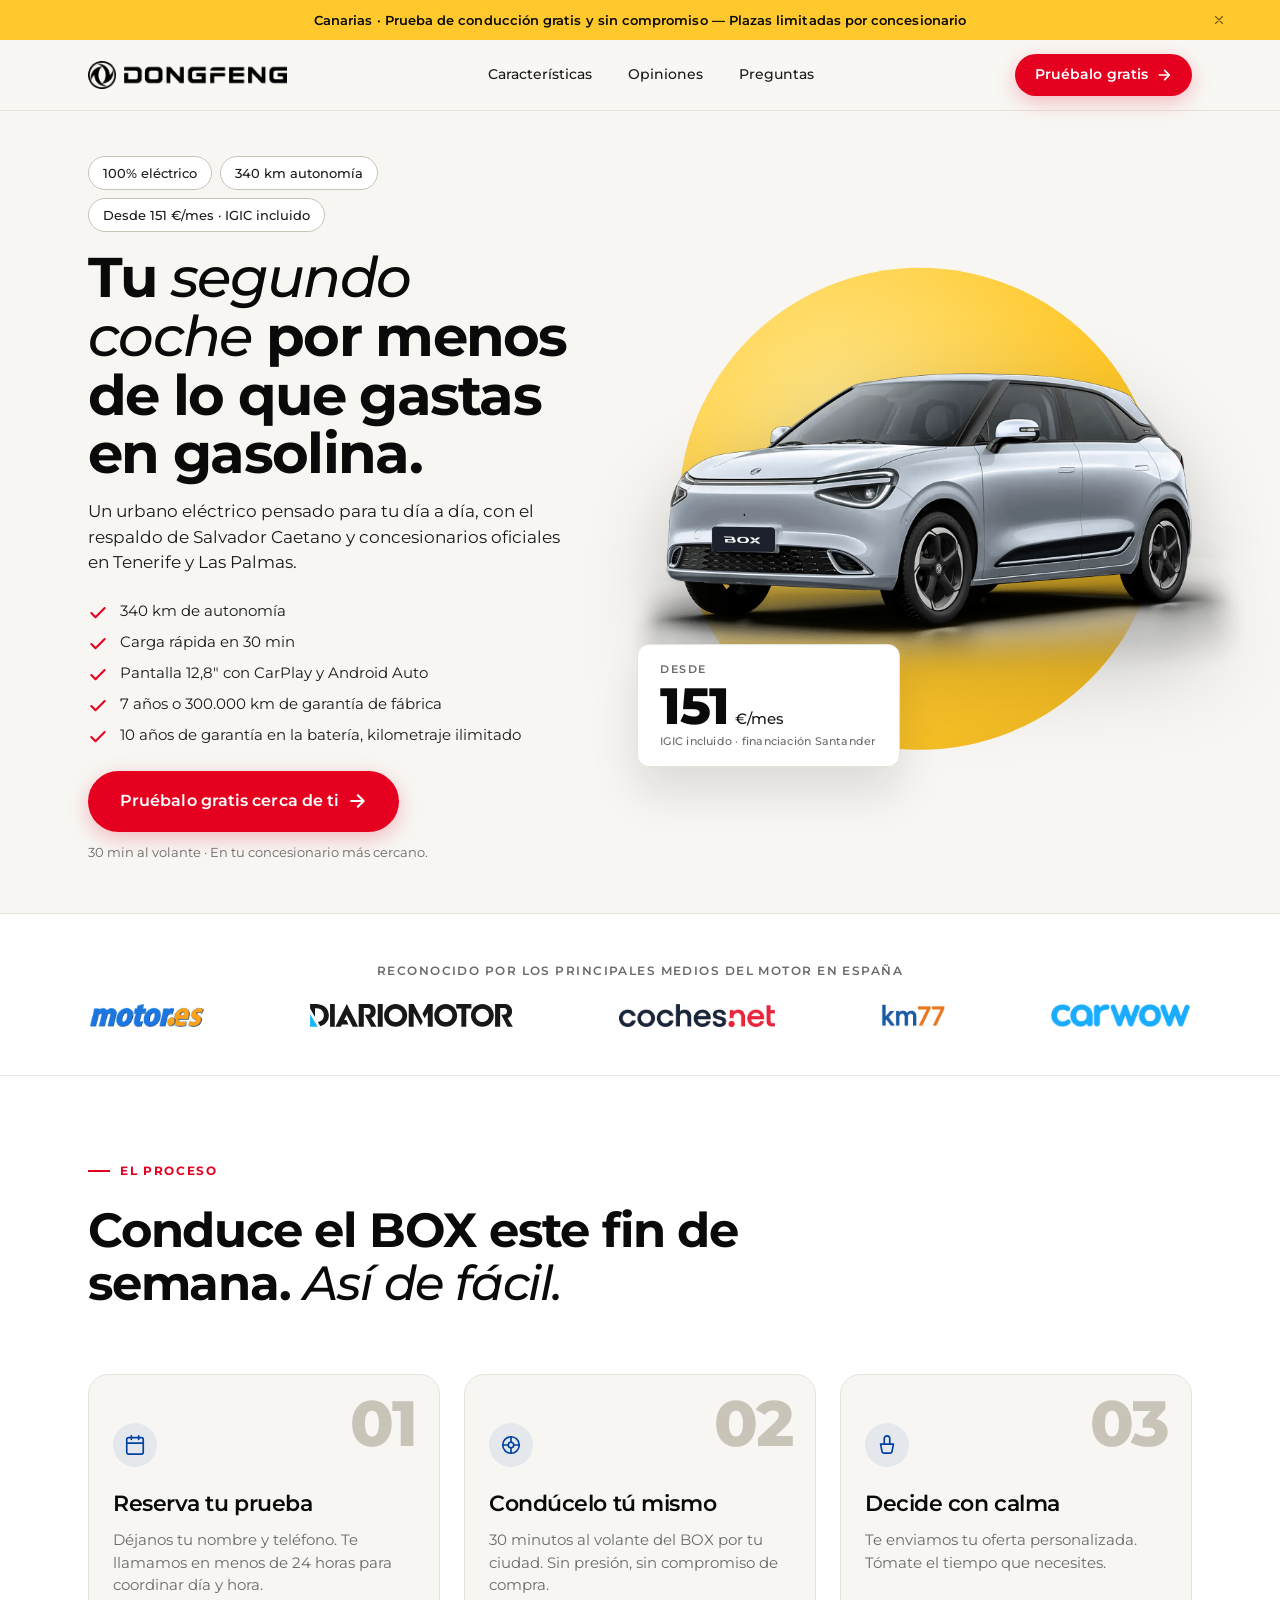
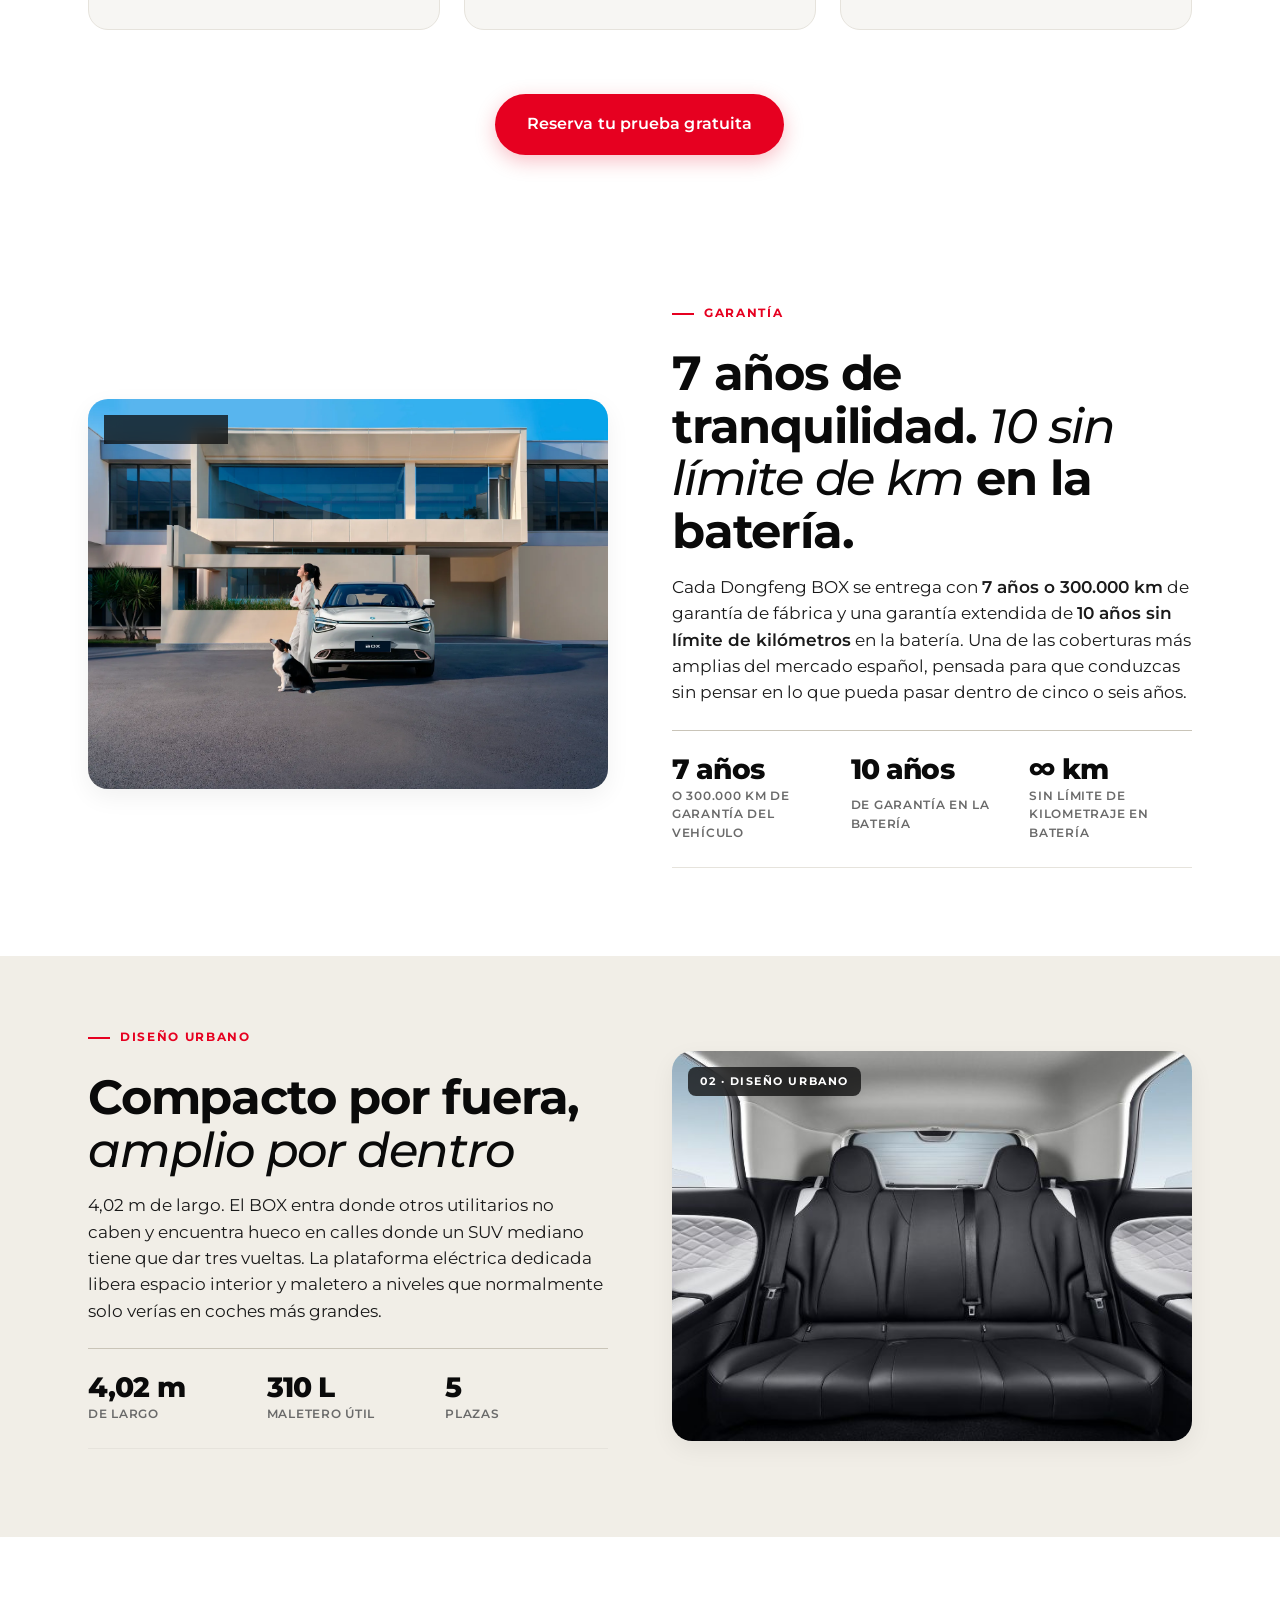
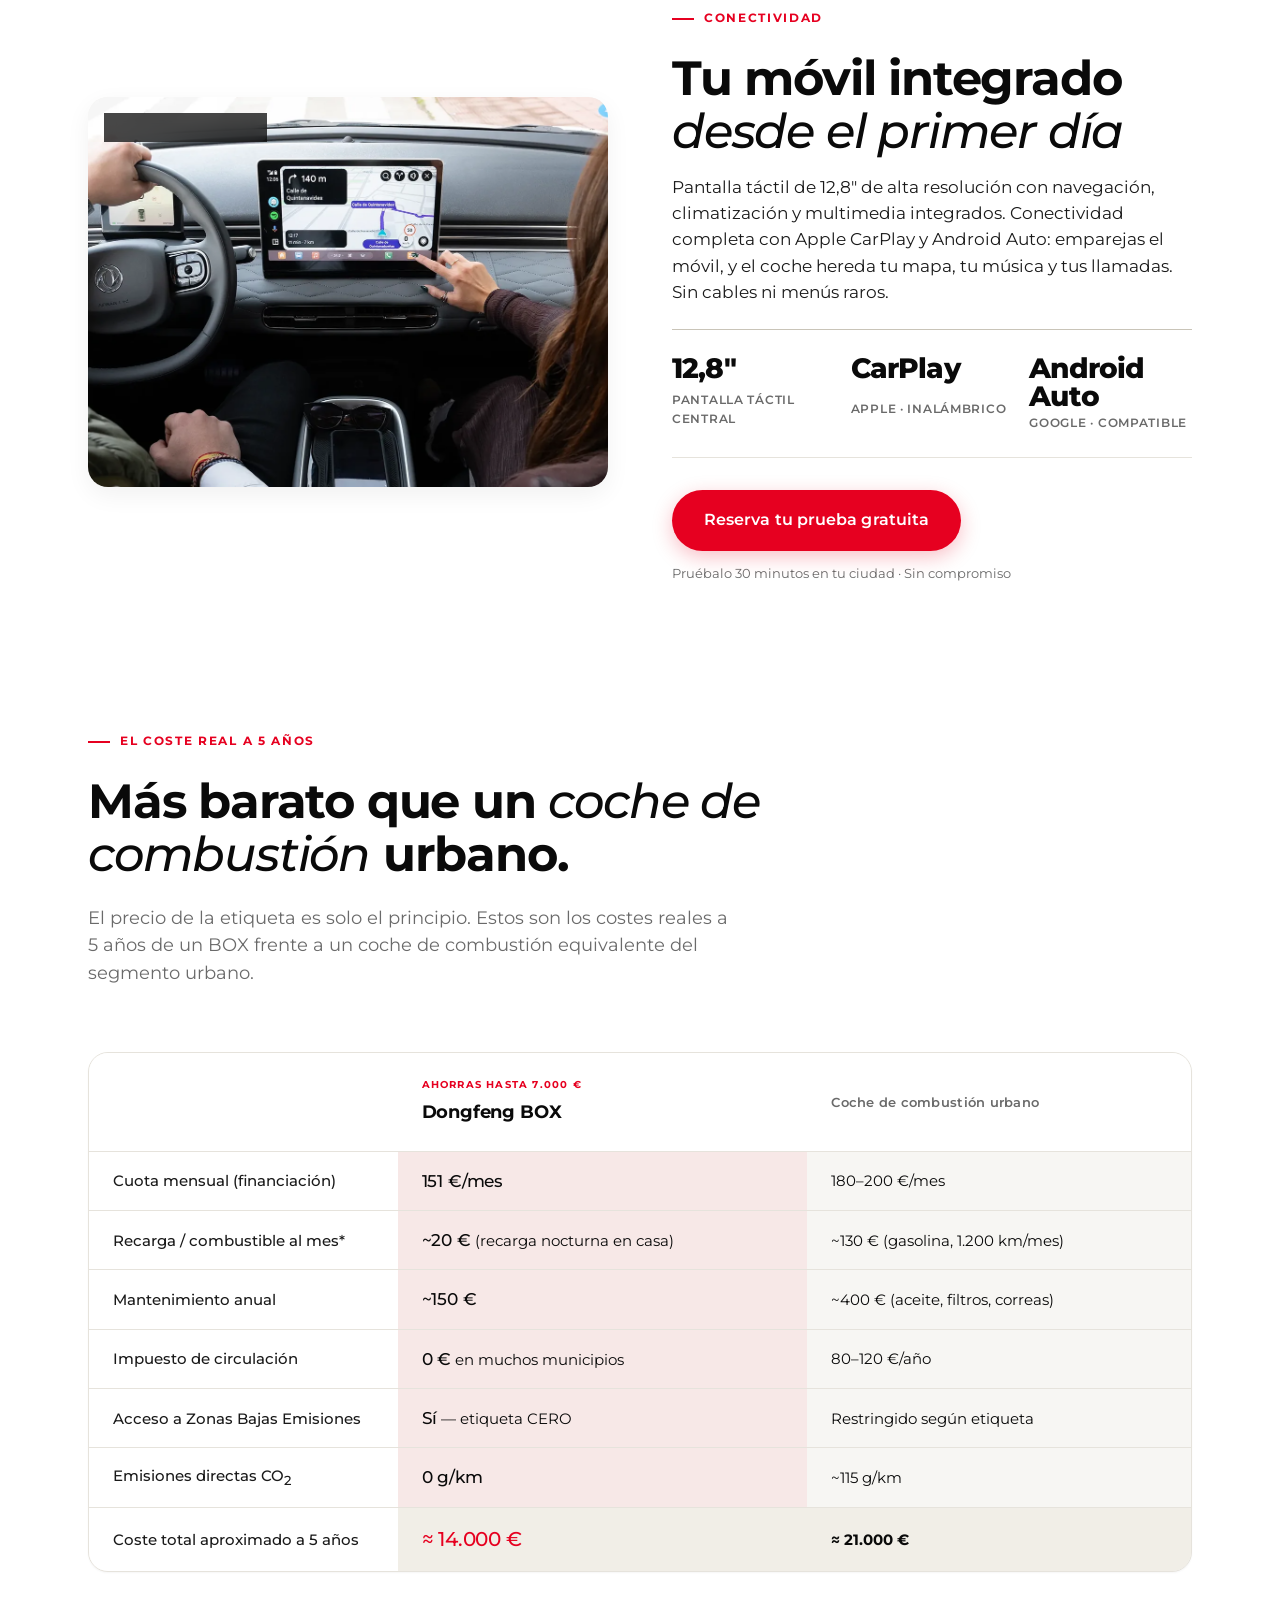
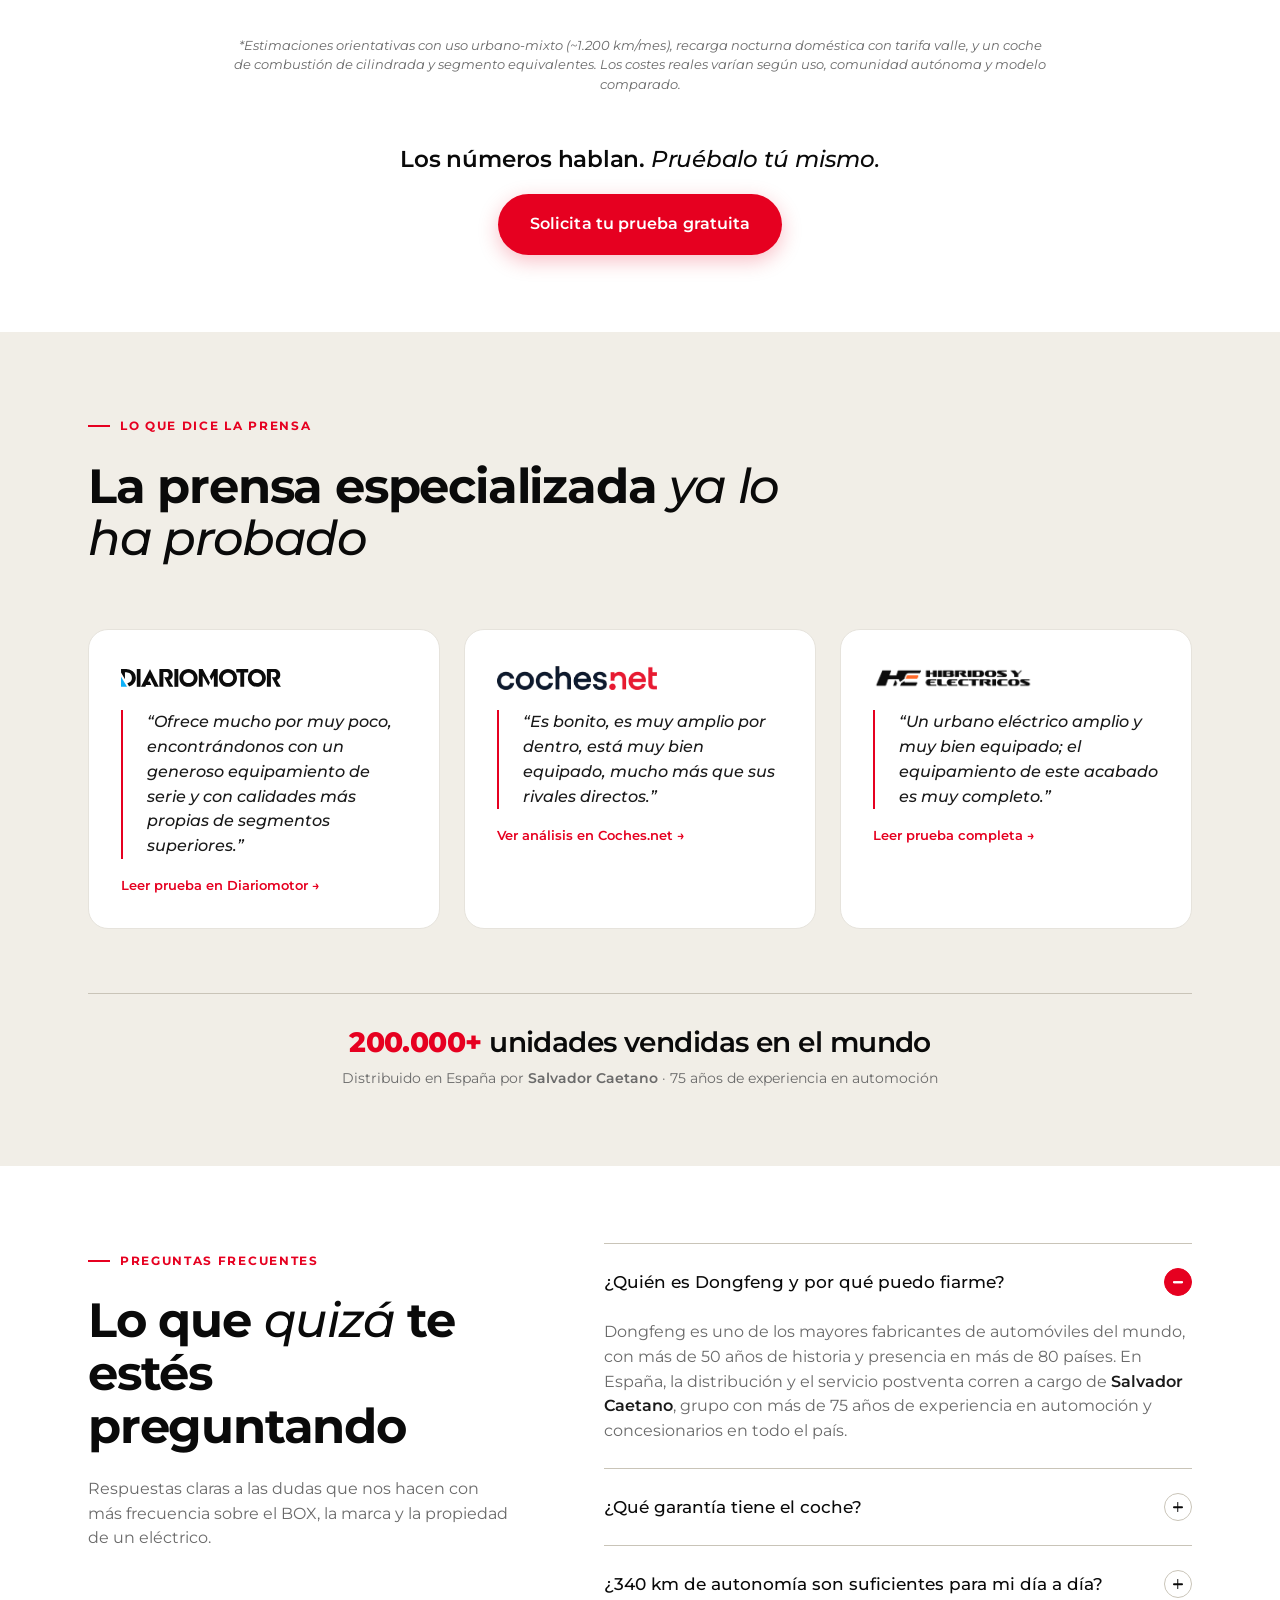
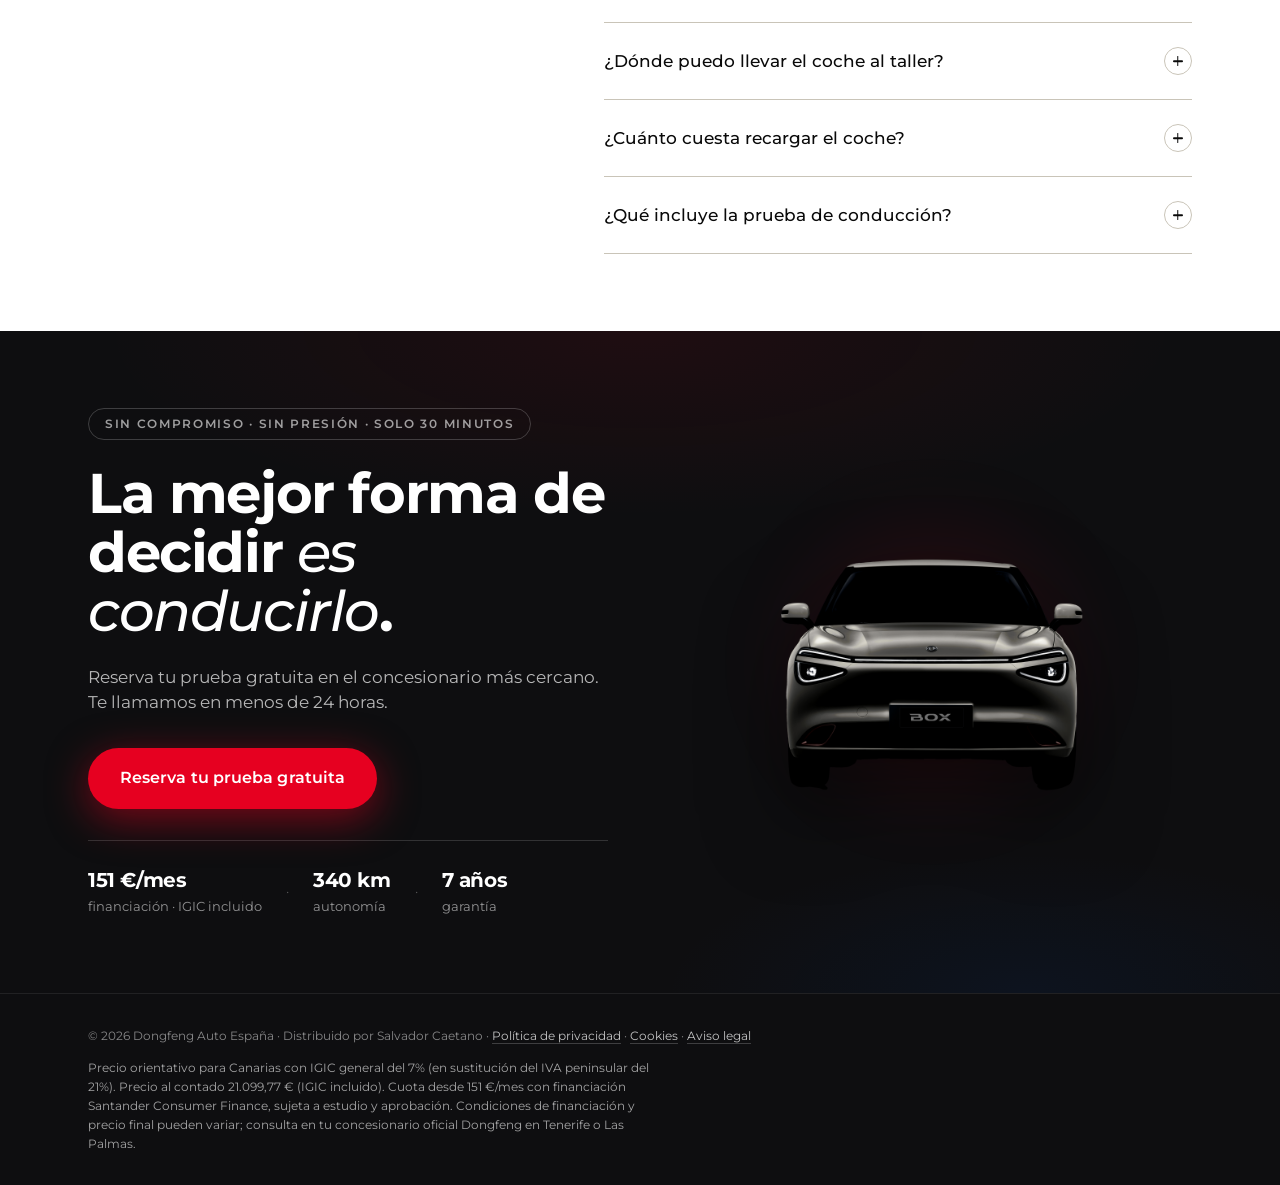
==== commit bac61110: "Footer: 'Cookies' reabre las preferencias del CMP y 'Política de privacidad' apunta a la del site of" ====
--- a/canarias/index.html
+++ b/canarias/index.html
@@ -1,13 +1,26 @@
 <!DOCTYPE html>
 <html lang="es">
 <head>
-  <!-- Google Tag Manager -->
-  <script>(function(w,d,s,l,i){w[l]=w[l]||[];w[l].push({'gtm.start':
-  new Date().getTime(),event:'gtm.js'});var f=d.getElementsByTagName(s)[0],
-  j=d.createElement(s),dl=l!='dataLayer'?'&l='+l:'';j.async=true;j.src=
-  'https://www.googletagmanager.com/gtm.js?id='+i+dl;f.parentNode.insertBefore(j,f);
-  })(window,document,'script','dataLayer','GTM-P5RVP4GS');</script>
-  <!-- End Google Tag Manager -->
+  <!-- Cookies / consentimiento — CMP de Dongfeng (Rigor CG, mismo token que dongfeng-auto.es).
+       Pinta el banner, fija Consent Mode (ad_storage / analytics_storage) y carga GTM-P5RVP4GS
+       DESPUÉS del consentimiento. No añadir el snippet de GTM a mano: lo inyecta este script. -->
+  <script src="https://cookies.rigorcg.pt/script/?token=8kv23E1tAfMt7ZdsczXalorg"></script>
+
+  <!-- GA4 propio (cuenta PARETO-EXPERTIA) — bloqueado hasta el consentimiento: el CMP
+       reactiva los <script type="text/plain" data-type="..."> al aceptar. No quitar el type. -->
+  <script type="text/plain" data-type="rgcPerformance" src="https://www.googletagmanager.com/gtag/js?id=G-F07MZGYNKE"></script>
+  <script type="text/plain" data-type="rgcPerformance">
+    window.dataLayer = window.dataLayer || [];
+    function gtag(){dataLayer.push(arguments);}
+    gtag('js', new Date());
+    gtag('config', 'G-F07MZGYNKE');   // GA4 — Dongfeng BOX (Canarias)
+  </script>
+  <script>
+    window.dataLayer = window.dataLayer || [];
+    function gtag(){dataLayer.push(arguments);}
+    gtag('js', new Date());
+    gtag('config', 'G-F07MZGYNKE');   // GA4 — Dongfeng BOX (Canarias)
+  </script>
 
   <meta charset="UTF-8">
   <meta name="viewport" content="width=device-width, initial-scale=1.0">
@@ -22,11 +35,6 @@
   <link rel="stylesheet" href="../styles.css">
 </head>
 <body>
-  <!-- Google Tag Manager (noscript) -->
-  <noscript><iframe src="https://www.googletagmanager.com/ns.html?id=GTM-P5RVP4GS"
-  height="0" width="0" style="display:none;visibility:hidden"></iframe></noscript>
-  <!-- End Google Tag Manager (noscript) -->
-
   <!-- 0. TOP BAR -->
   <div class="topbar" id="topbar">
     <p class="topbar__text">
@@ -446,7 +454,7 @@
   <footer class="site-footer">
     <div class="container site-footer__inner">
       <p class="site-footer__legal">
-        © 2026 Dongfeng Auto España · Distribuido por Salvador Caetano · <a href="#">Política de privacidad</a> · <a href="#">Cookies</a> · <a href="#">Aviso legal</a>
+        © 2026 Dongfeng Auto España · Distribuido por Salvador Caetano · <a href="https://formulario.dongfeng-auto.es/politica-privacidad" target="_blank" rel="noopener">Política de privacidad</a> · <a href="#" class="js-rgc-open-cookies-settings">Cookies</a> · <a href="#">Aviso legal</a>
       </p>
       <p class="site-footer__finance">Precio orientativo para Canarias con IGIC general del 7% (en sustitución del IVA peninsular del 21%). Precio al contado 21.099,77&nbsp;€ (IGIC incluido). Cuota desde 151&nbsp;€/mes con financiación Santander Consumer Finance, sujeta a estudio y aprobación. Condiciones de financiación y precio final pueden variar; consulta en tu concesionario oficial Dongfeng en Tenerife o Las Palmas.</p>
     </div>
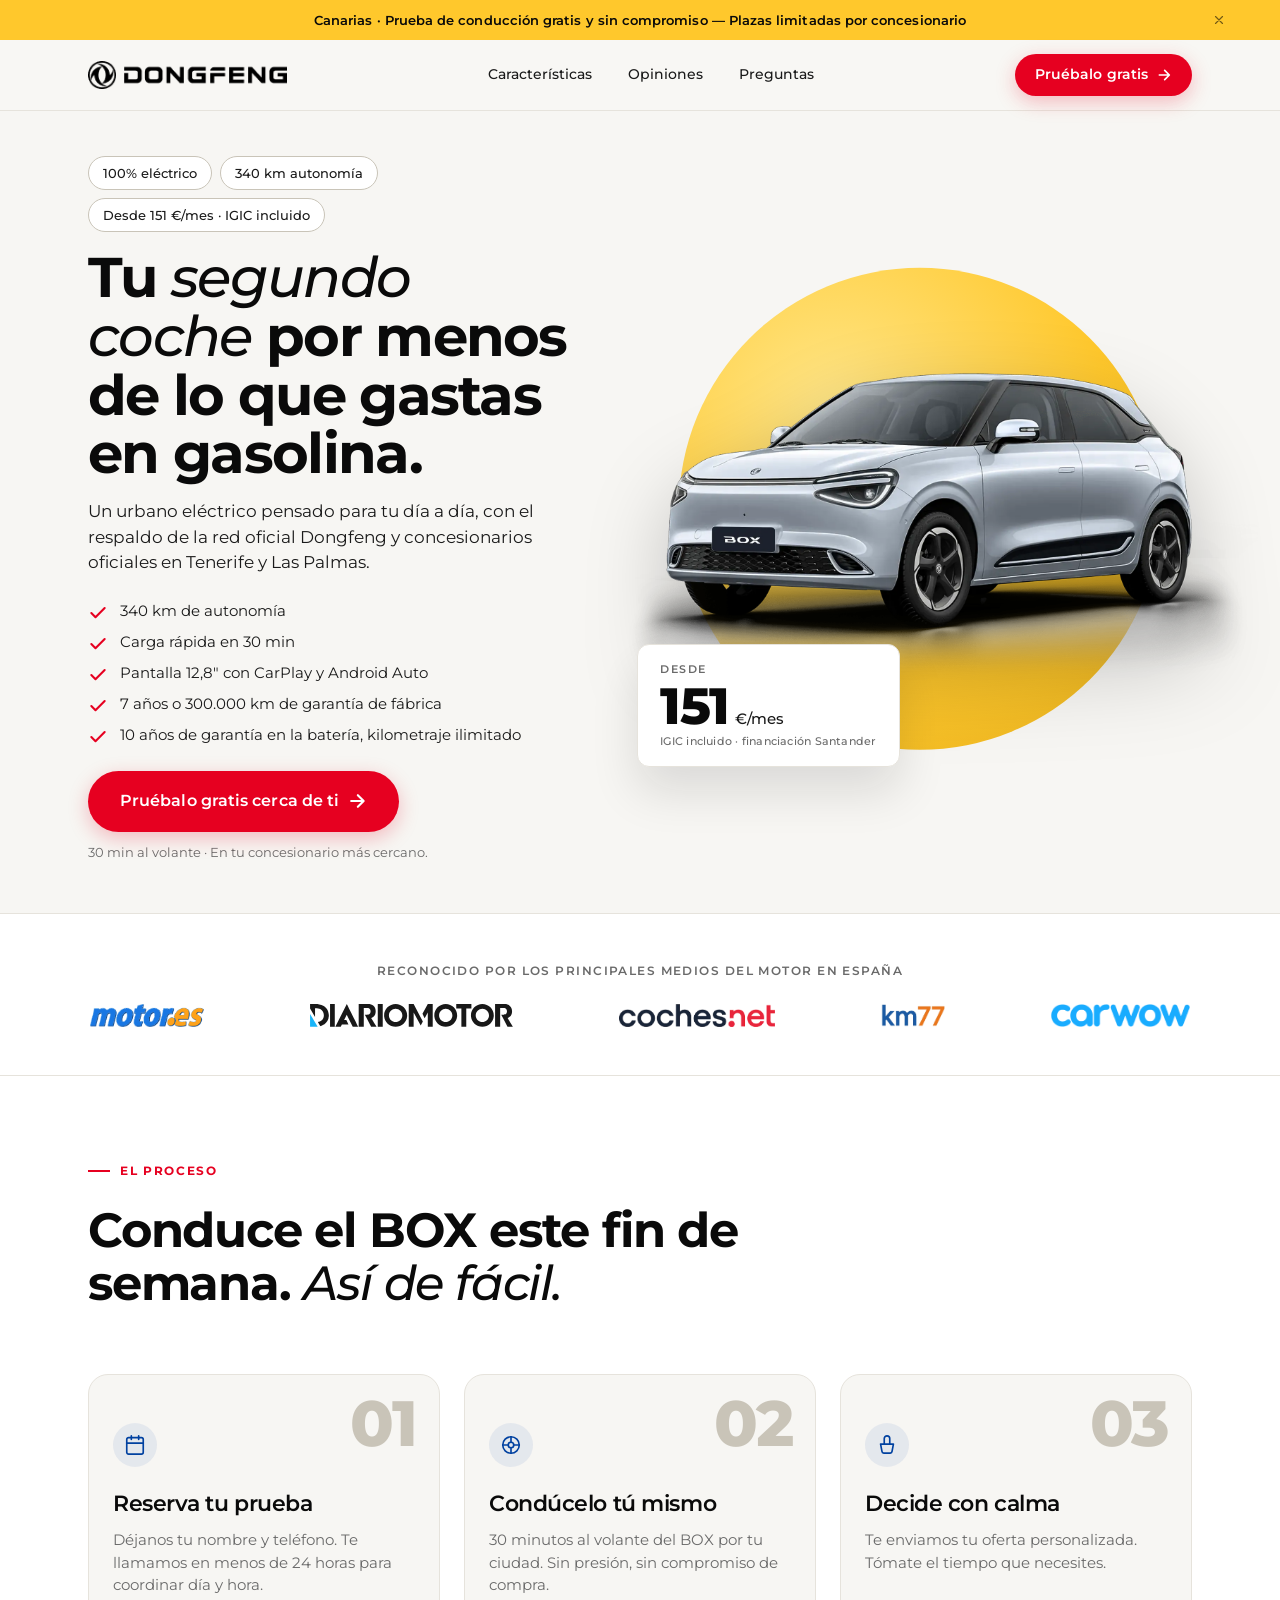
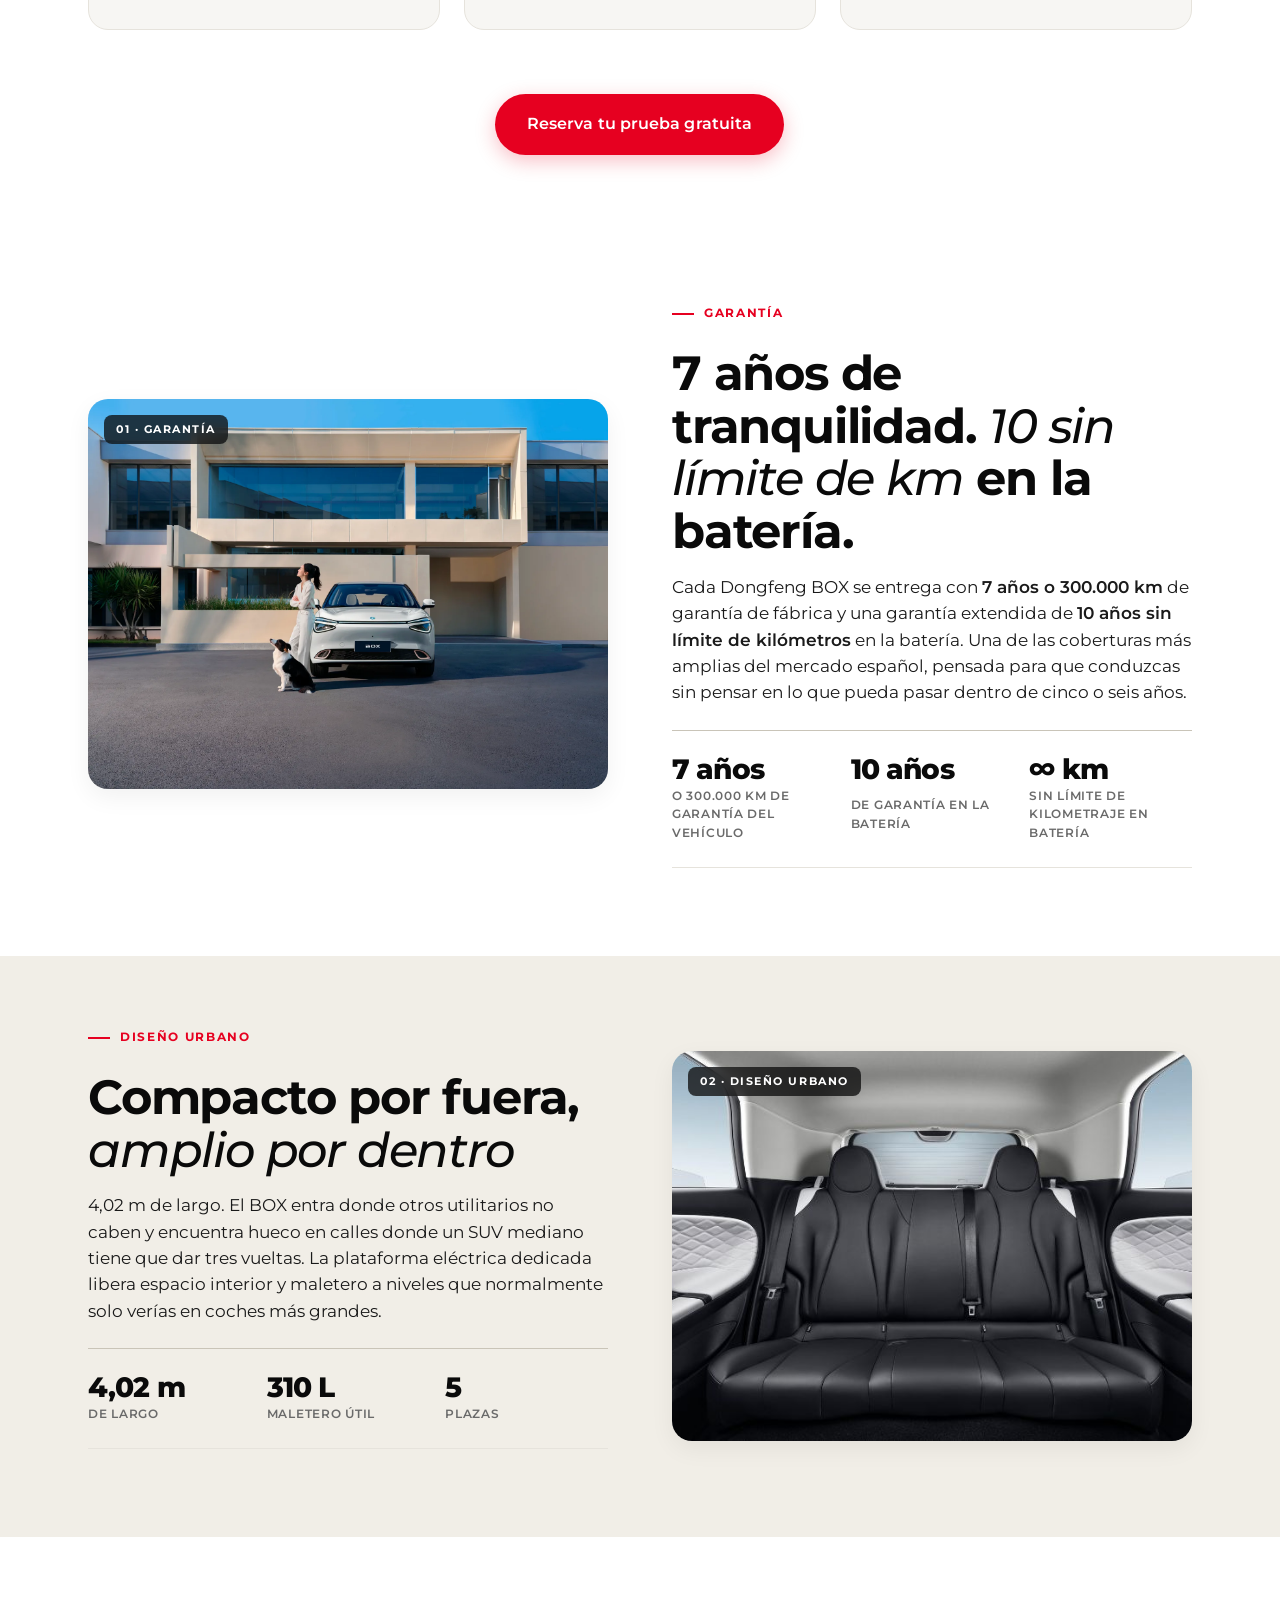
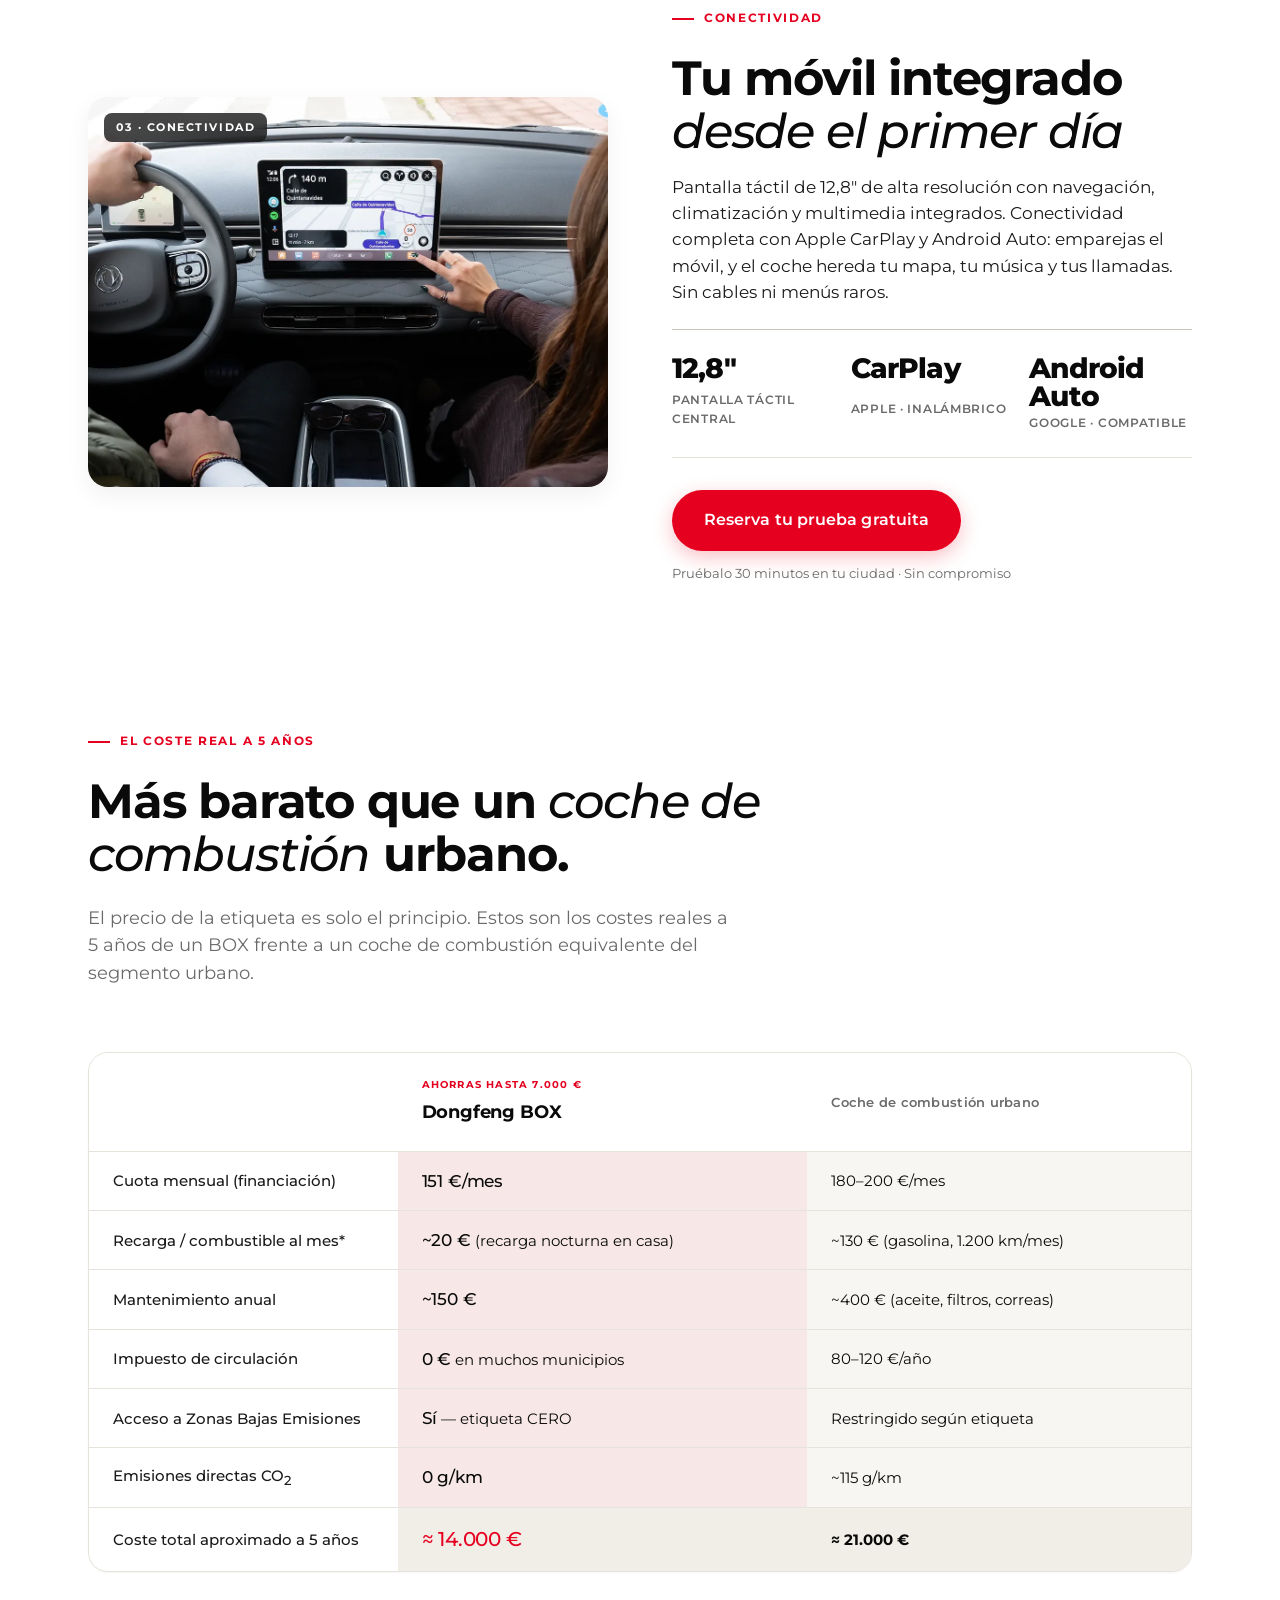
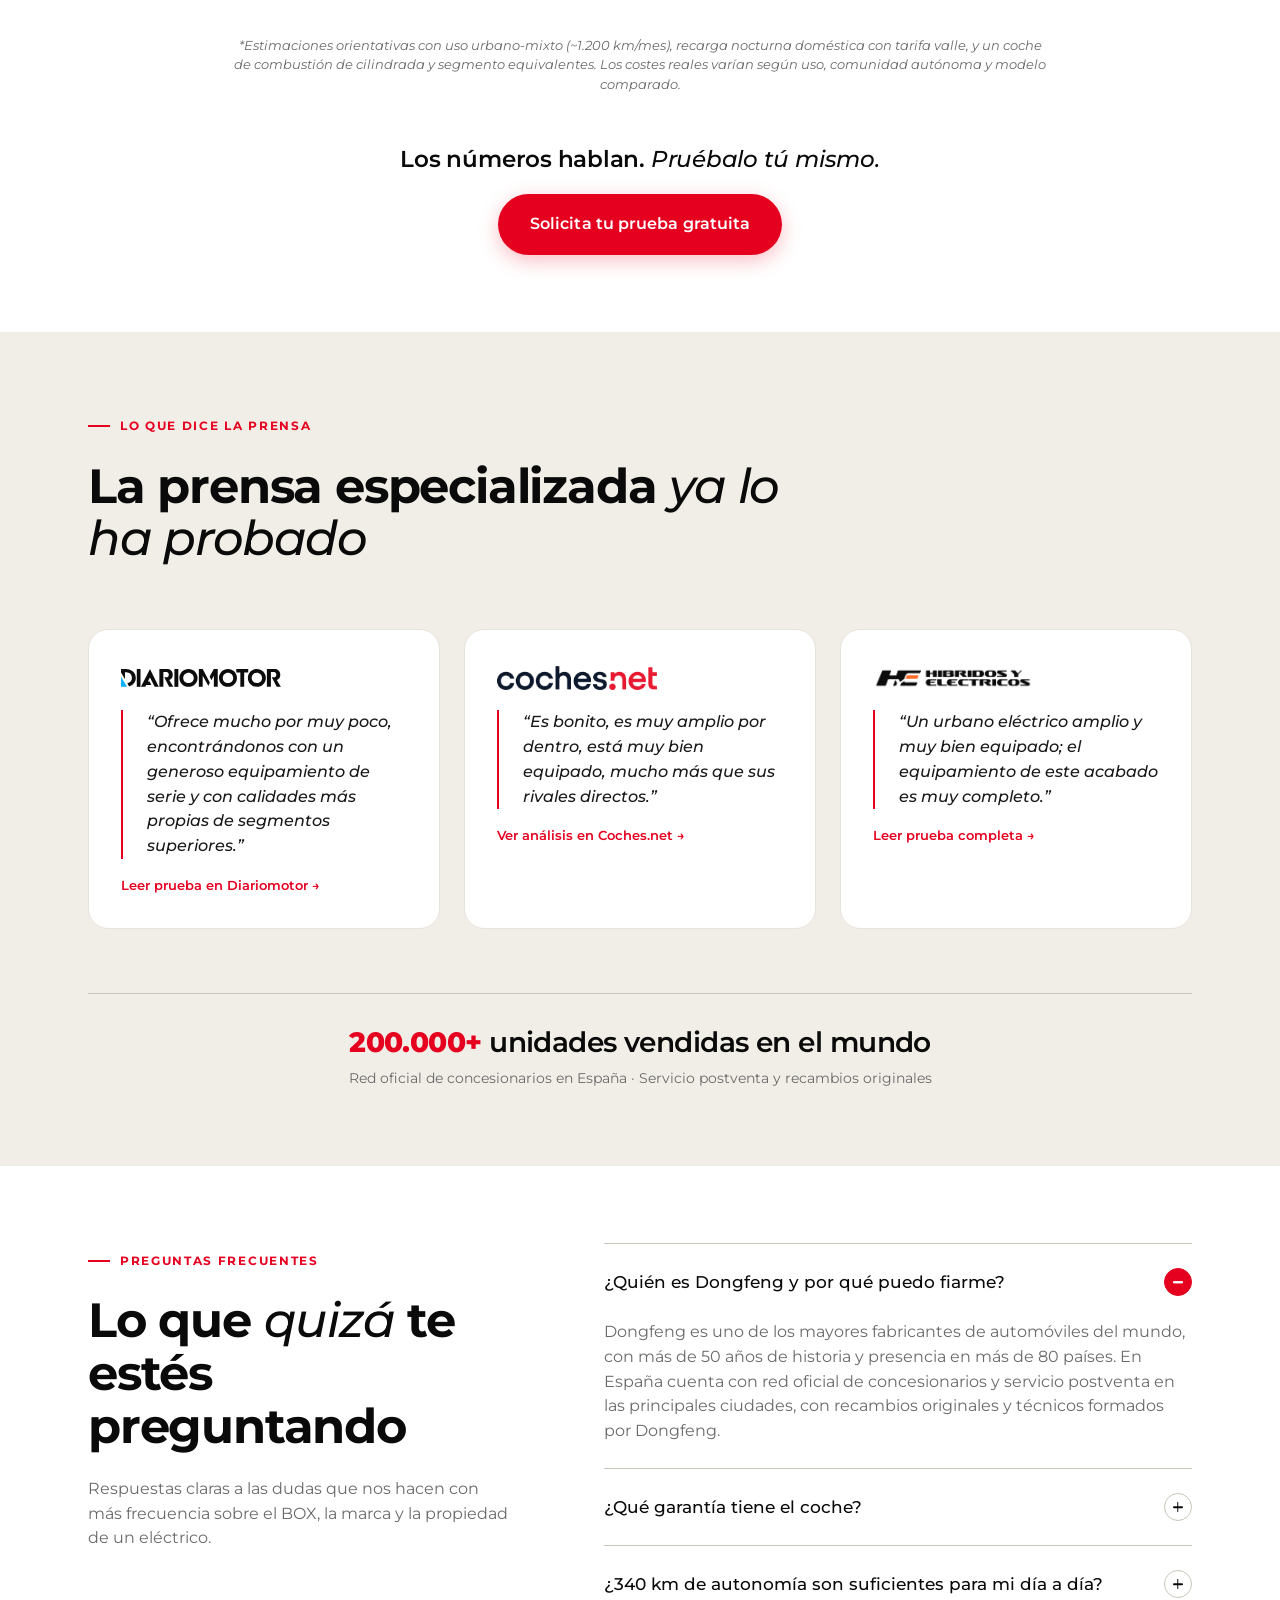
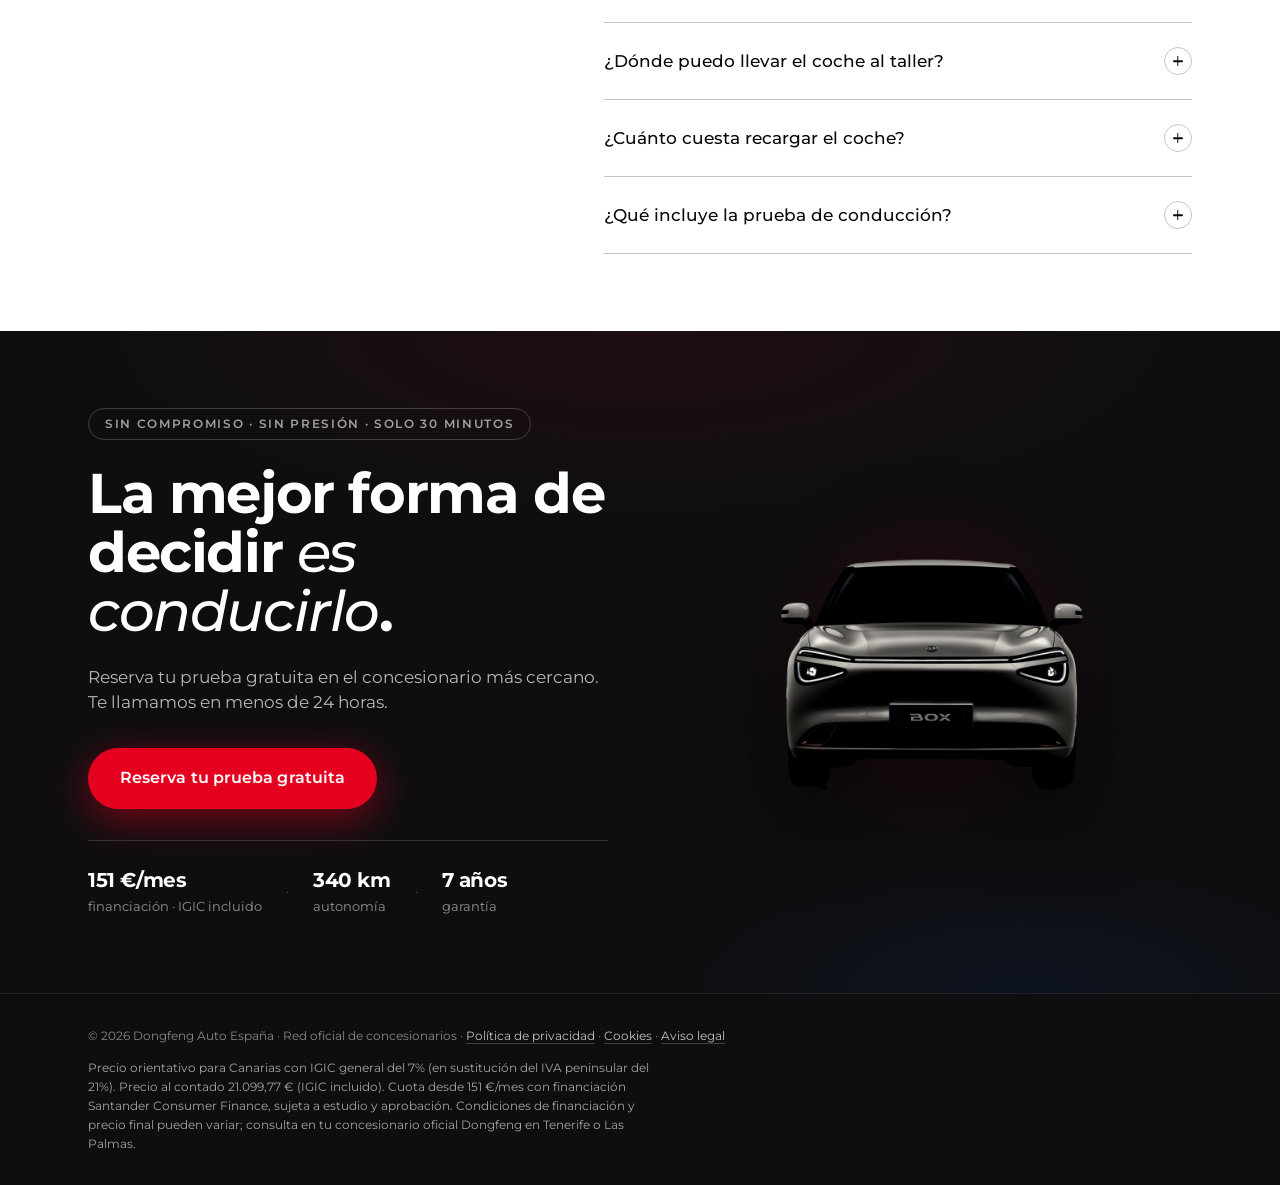
==== commit 69725417: "Quitar las menciones a la sociedad distribuidora en el texto de la landing Peticion del cliente. El " ====
--- a/canarias/index.html
+++ b/canarias/index.html
@@ -1,20 +1,16 @@
 <!DOCTYPE html>
 <html lang="es">
 <head>
-  <!-- Cookies / consentimiento — CMP de Dongfeng (Rigor CG, mismo token que dongfeng-auto.es).
-       Pinta el banner, fija Consent Mode (ad_storage / analytics_storage) y carga GTM-P5RVP4GS
-       DESPUÉS del consentimiento. No añadir el snippet de GTM a mano: lo inyecta este script. -->
-  <script src="https://cookies.rigorcg.pt/script/?token=8kv23E1tAfMt7ZdsczXalorg"></script>
-
-  <!-- GA4 propio (cuenta PARETO-EXPERTIA) — bloqueado hasta el consentimiento: el CMP
-       reactiva los <script type="text/plain" data-type="..."> al aceptar. No quitar el type. -->
-  <script type="text/plain" data-type="rgcPerformance" src="https://www.googletagmanager.com/gtag/js?id=G-F07MZGYNKE"></script>
-  <script type="text/plain" data-type="rgcPerformance">
-    window.dataLayer = window.dataLayer || [];
-    function gtag(){dataLayer.push(arguments);}
-    gtag('js', new Date());
-    gtag('config', 'G-F07MZGYNKE');   // GA4 — Dongfeng BOX (Canarias)
-  </script>
+  <!-- Google Tag Manager -->
+  <script>(function(w,d,s,l,i){w[l]=w[l]||[];w[l].push({'gtm.start':
+  new Date().getTime(),event:'gtm.js'});var f=d.getElementsByTagName(s)[0],
+  j=d.createElement(s),dl=l!='dataLayer'?'&l='+l:'';j.async=true;j.src=
+  'https://www.googletagmanager.com/gtm.js?id='+i+dl;f.parentNode.insertBefore(j,f);
+  })(window,document,'script','dataLayer','GTM-P5RVP4GS');</script>
+  <!-- End Google Tag Manager -->
+
+  <!-- Google tag (gtag.js) — GA4 propio (cuenta PARETO-EXPERTIA) -->
+  <script async src="https://www.googletagmanager.com/gtag/js?id=G-F07MZGYNKE"></script>
   <script>
     window.dataLayer = window.dataLayer || [];
     function gtag(){dataLayer.push(arguments);}
@@ -35,6 +31,11 @@
   <link rel="stylesheet" href="../styles.css">
 </head>
 <body>
+  <!-- Google Tag Manager (noscript) -->
+  <noscript><iframe src="https://www.googletagmanager.com/ns.html?id=GTM-P5RVP4GS"
+  height="0" width="0" style="display:none;visibility:hidden"></iframe></noscript>
+  <!-- End Google Tag Manager (noscript) -->
+
   <!-- 0. TOP BAR -->
   <div class="topbar" id="topbar">
     <p class="topbar__text">
@@ -82,7 +83,7 @@
           </h1>
 
           <p class="hero__sub">
-            Un urbano eléctrico pensado para tu día a día, con el respaldo de Salvador Caetano y concesionarios oficiales en Tenerife y Las Palmas.
+            Un urbano eléctrico pensado para tu día a día, con el respaldo de la red oficial Dongfeng y concesionarios oficiales en Tenerife y Las Palmas.
           </p>
 
           <ul class="hero__bullets">
@@ -342,7 +343,7 @@
     <!-- 7. SOCIAL PROOF
          ⚠️ CONTENIDO DE MUESTRA
          - Las 3 reseñas de prensa son placeholders. Sustituir por reseñas REALES del Dongfeng BOX publicadas en medios españoles (verificar existencia, citar literal, enlazar al artículo original).
-         - Los 3 testimonios de propietarios son ficticios. Solicitar a Salvador Caetano: testimonios reales con consentimiento de publicación (nombre, ciudad, texto, rating).
+         - Los 3 testimonios de propietarios son ficticios. Solicitar al cliente: testimonios reales con consentimiento de publicación (nombre, ciudad, texto, rating).
          - La cifra "200.000 unidades vendidas" necesita verificación oficial por Dongfeng Global antes de publicar.
     -->
     <section id="opiniones" class="social-proof">
@@ -372,7 +373,7 @@
 
         <div class="social-proof__stat">
           <p class="stat-big"><span>200.000+</span> unidades vendidas en el mundo</p>
-          <p class="stat-small">Distribuido en España por <strong>Salvador Caetano</strong> · 75&nbsp;años de experiencia en automoción</p>
+          <p class="stat-small">Red oficial de concesionarios en España · Servicio postventa y recambios originales</p>
         </div>
       </div>
     </section>
@@ -390,7 +391,7 @@
           <details class="faq-item" name="faq" open>
             <summary class="faq-item__q">¿Quién es Dongfeng y por qué puedo fiarme?<span class="faq-item__icon" aria-hidden="true"></span></summary>
             <div class="faq-item__a">
-              <p>Dongfeng es uno de los mayores fabricantes de automóviles del mundo, con más de 50&nbsp;años de historia y presencia en más de 80&nbsp;países. En España, la distribución y el servicio postventa corren a cargo de <strong>Salvador Caetano</strong>, grupo con más de 75&nbsp;años de experiencia en automoción y concesionarios en todo el país.</p>
+              <p>Dongfeng es uno de los mayores fabricantes de automóviles del mundo, con más de 50&nbsp;años de historia y presencia en más de 80&nbsp;países. En España cuenta con red oficial de concesionarios y servicio postventa en las principales ciudades, con recambios originales y técnicos formados por Dongfeng.</p>
             </div>
           </details>
           <details class="faq-item" name="faq">
@@ -454,7 +455,7 @@
   <footer class="site-footer">
     <div class="container site-footer__inner">
       <p class="site-footer__legal">
-        © 2026 Dongfeng Auto España · Distribuido por Salvador Caetano · <a href="https://formulario.dongfeng-auto.es/politica-privacidad" target="_blank" rel="noopener">Política de privacidad</a> · <a href="#" class="js-rgc-open-cookies-settings">Cookies</a> · <a href="#">Aviso legal</a>
+        © 2026 Dongfeng Auto España · Red oficial de concesionarios · <a href="#">Política de privacidad</a> · <a href="#">Cookies</a> · <a href="#">Aviso legal</a>
       </p>
       <p class="site-footer__finance">Precio orientativo para Canarias con IGIC general del 7% (en sustitución del IVA peninsular del 21%). Precio al contado 21.099,77&nbsp;€ (IGIC incluido). Cuota desde 151&nbsp;€/mes con financiación Santander Consumer Finance, sujeta a estudio y aprobación. Condiciones de financiación y precio final pueden variar; consulta en tu concesionario oficial Dongfeng en Tenerife o Las Palmas.</p>
     </div>
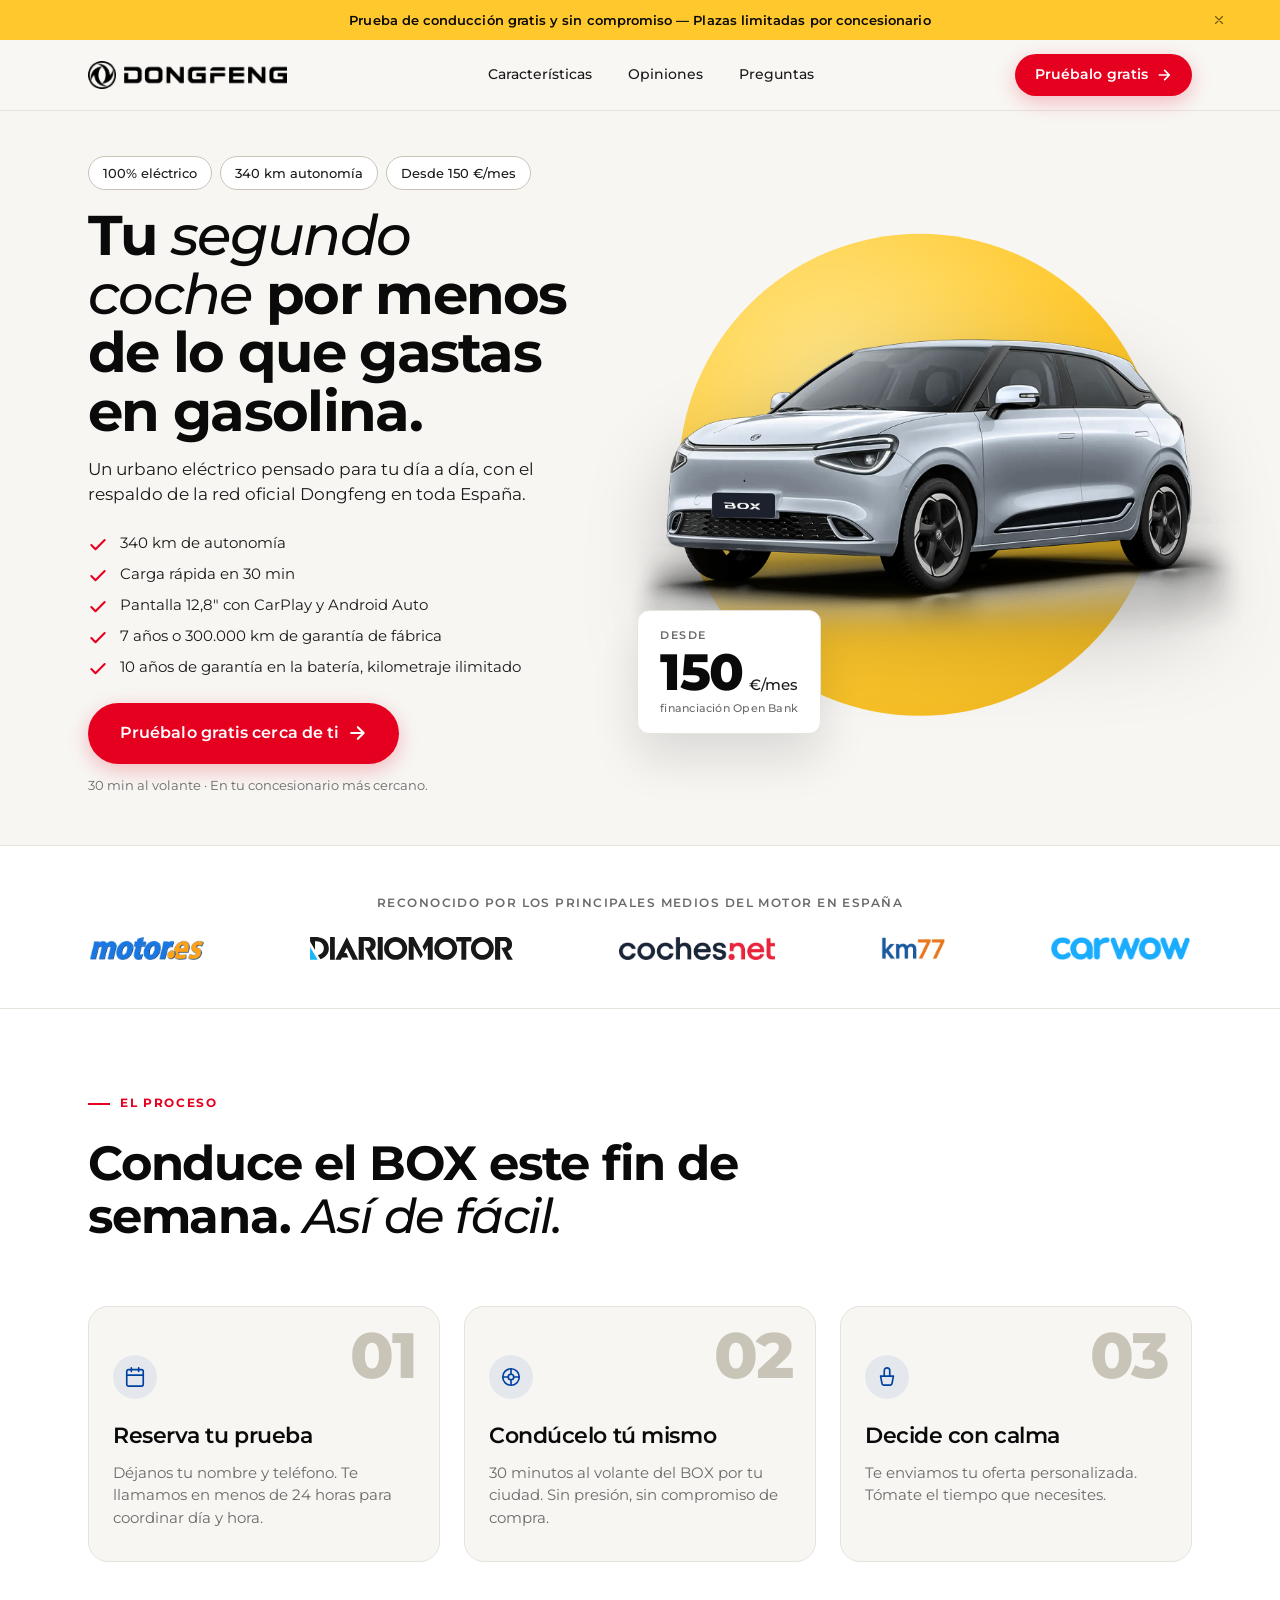
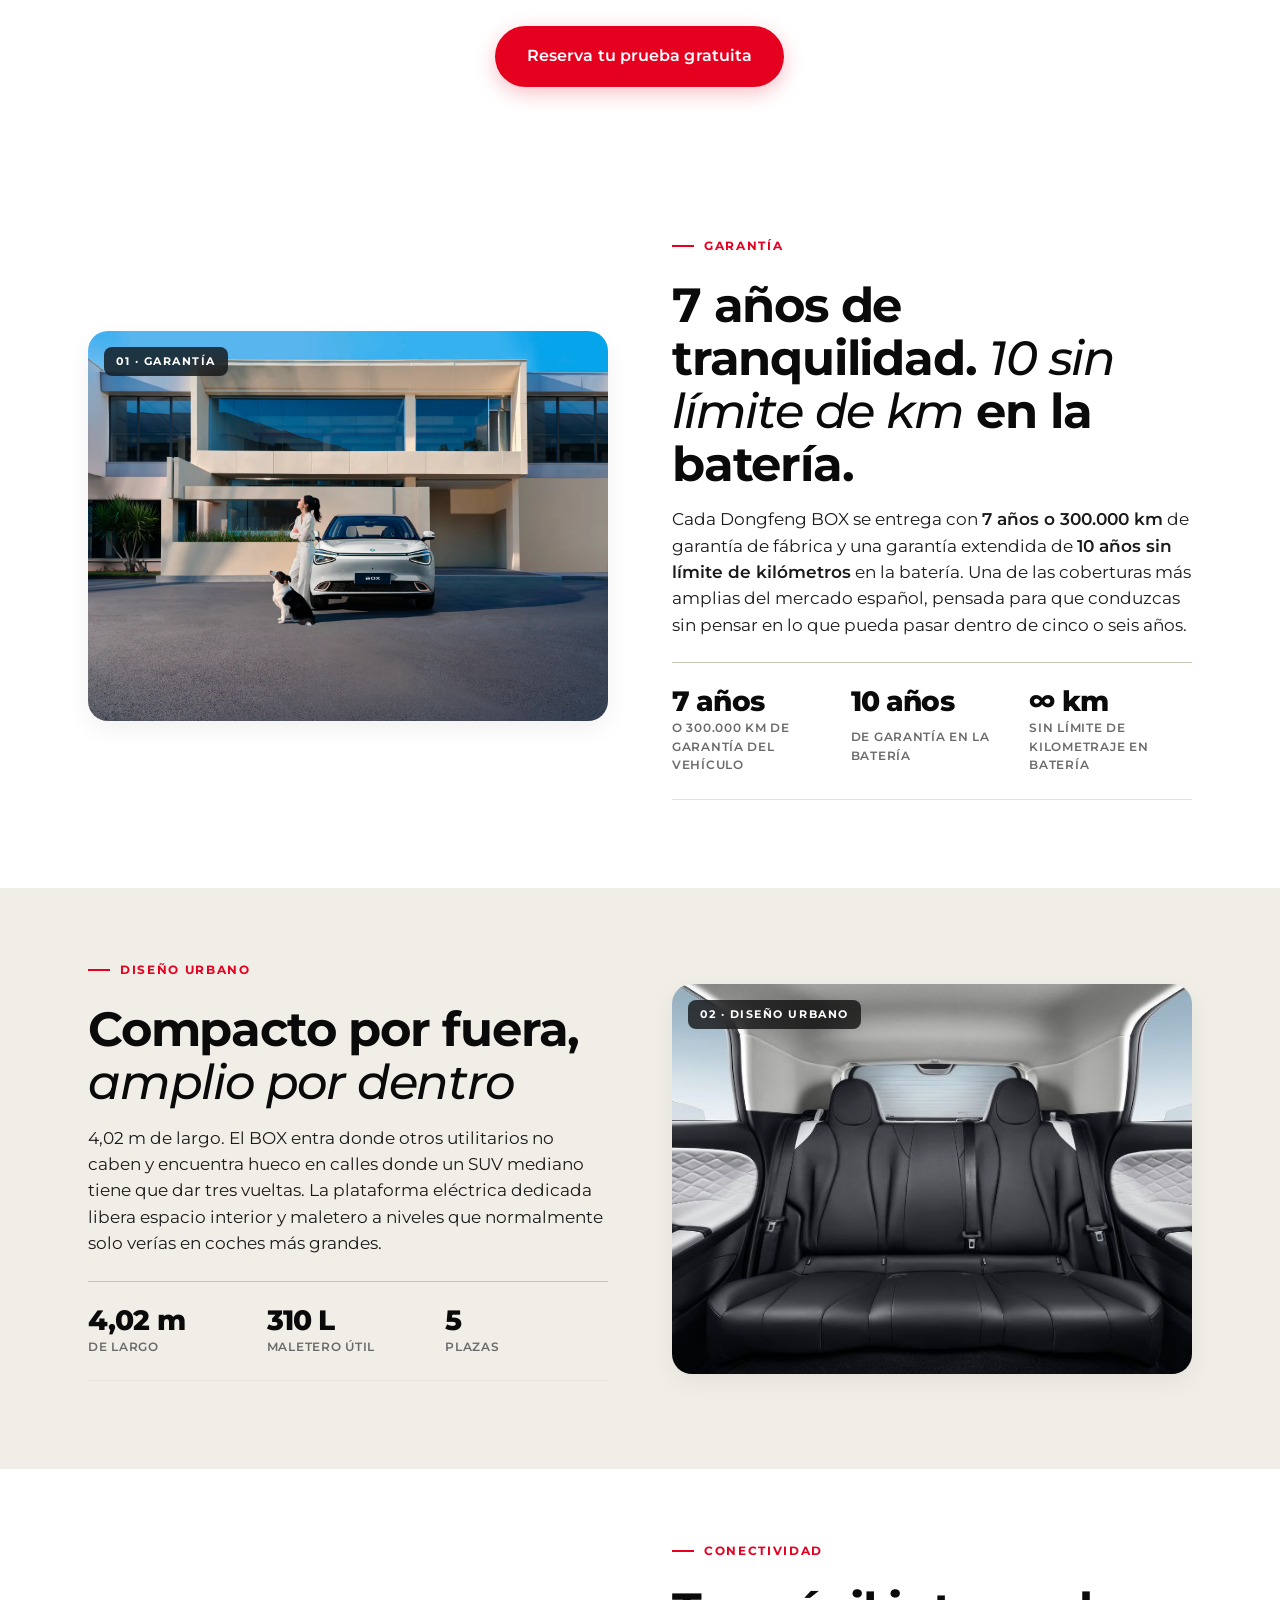
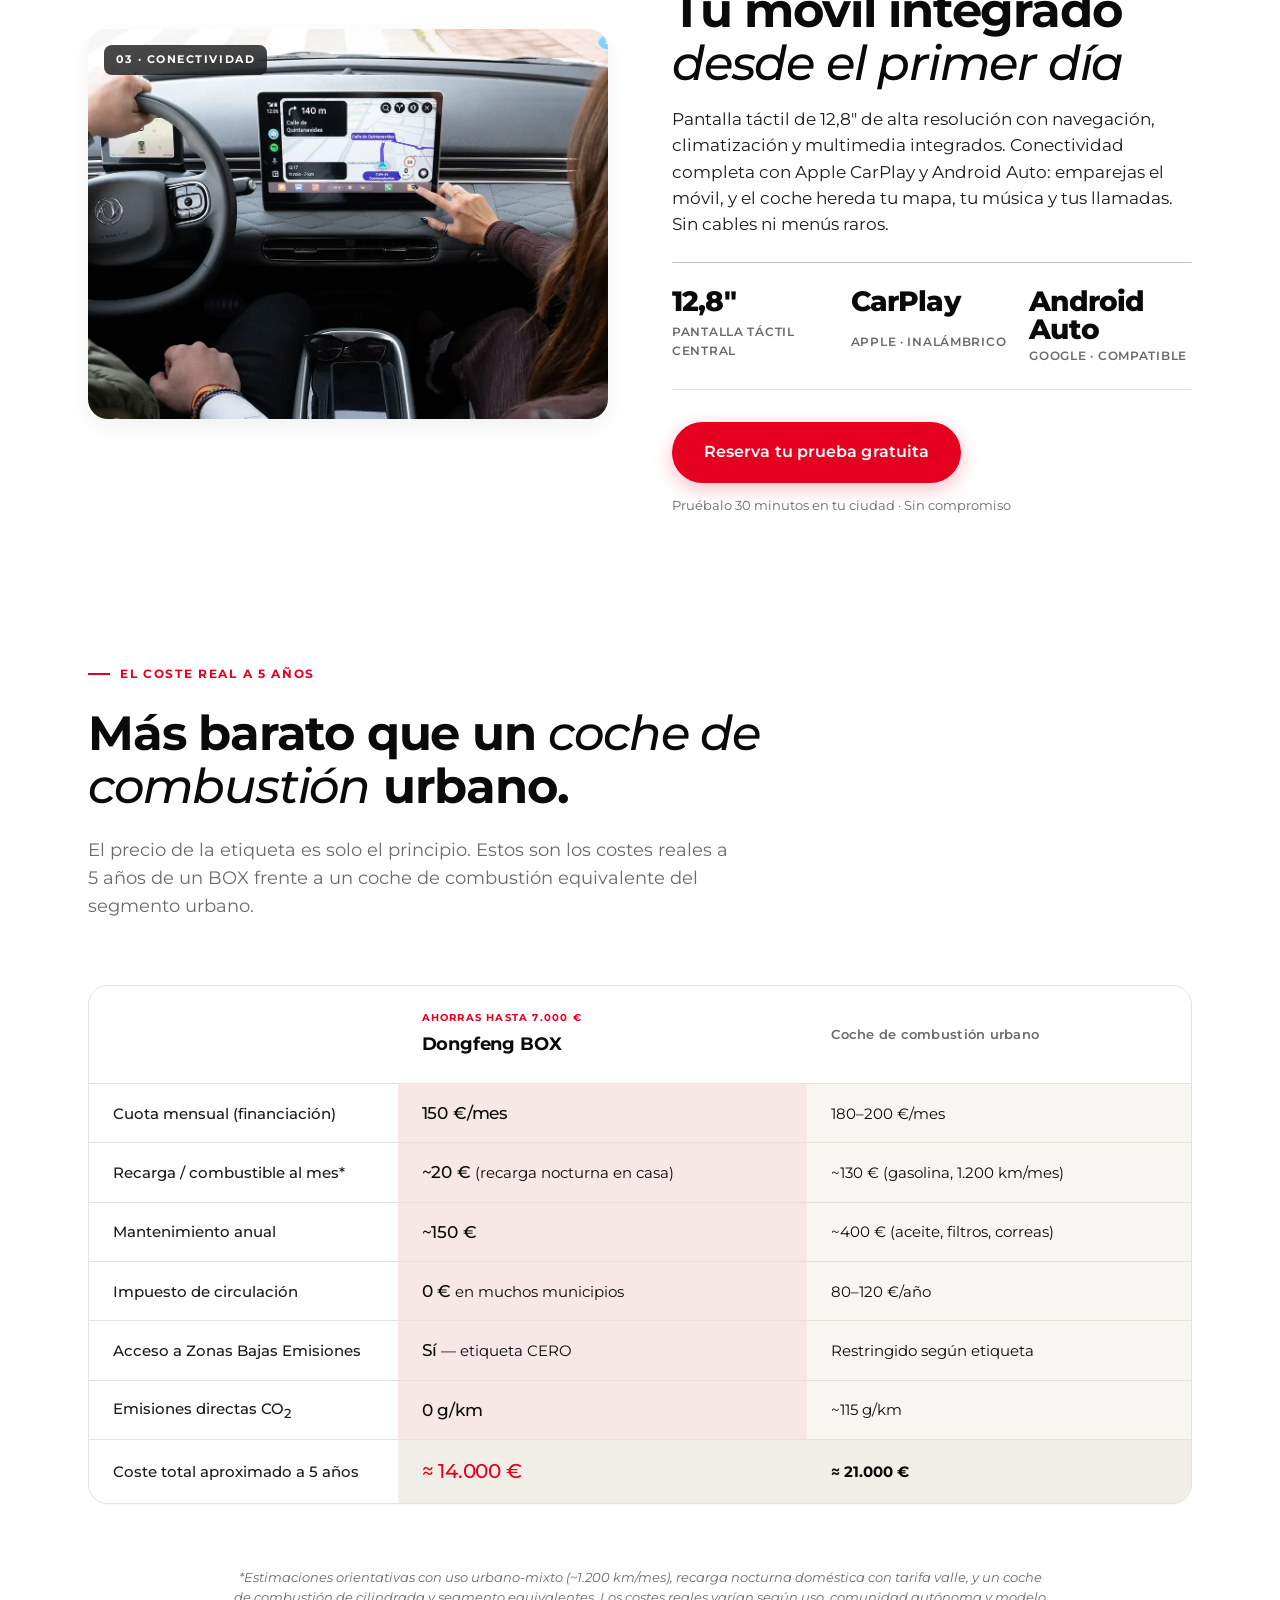
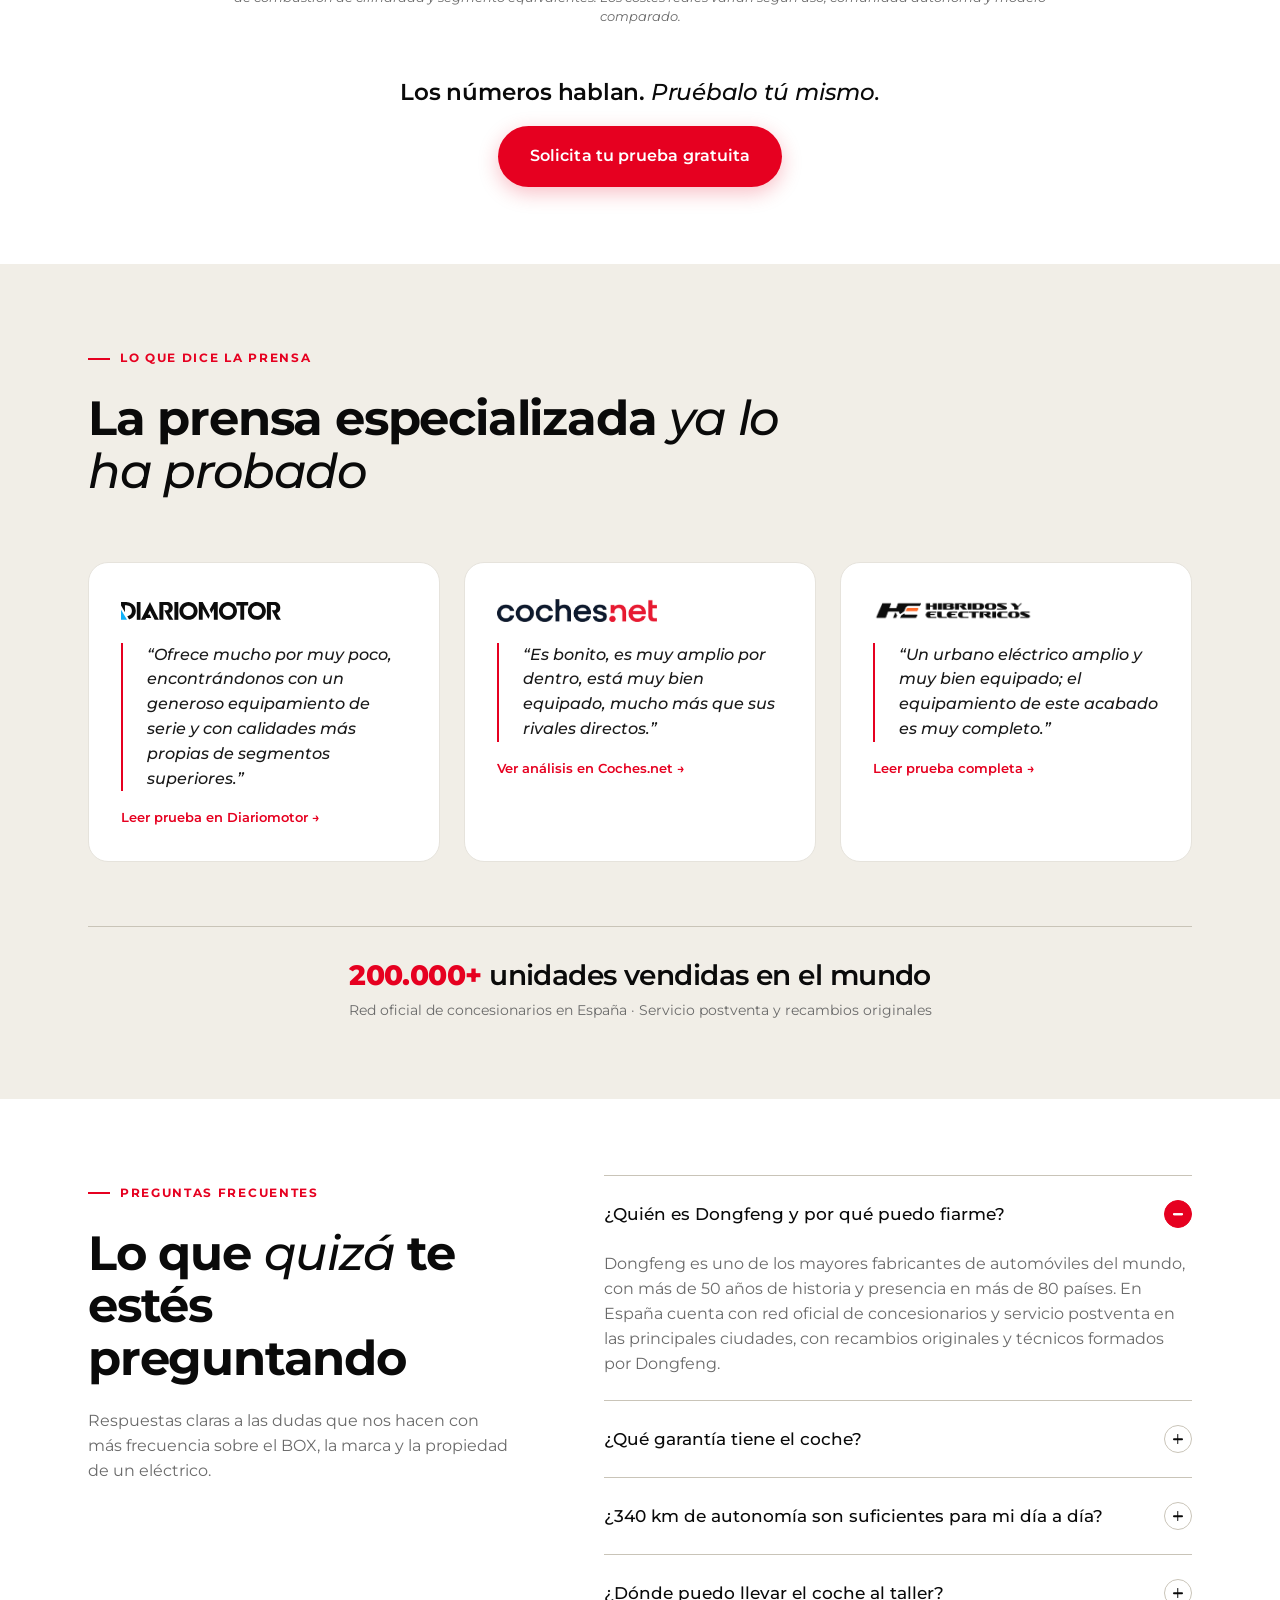
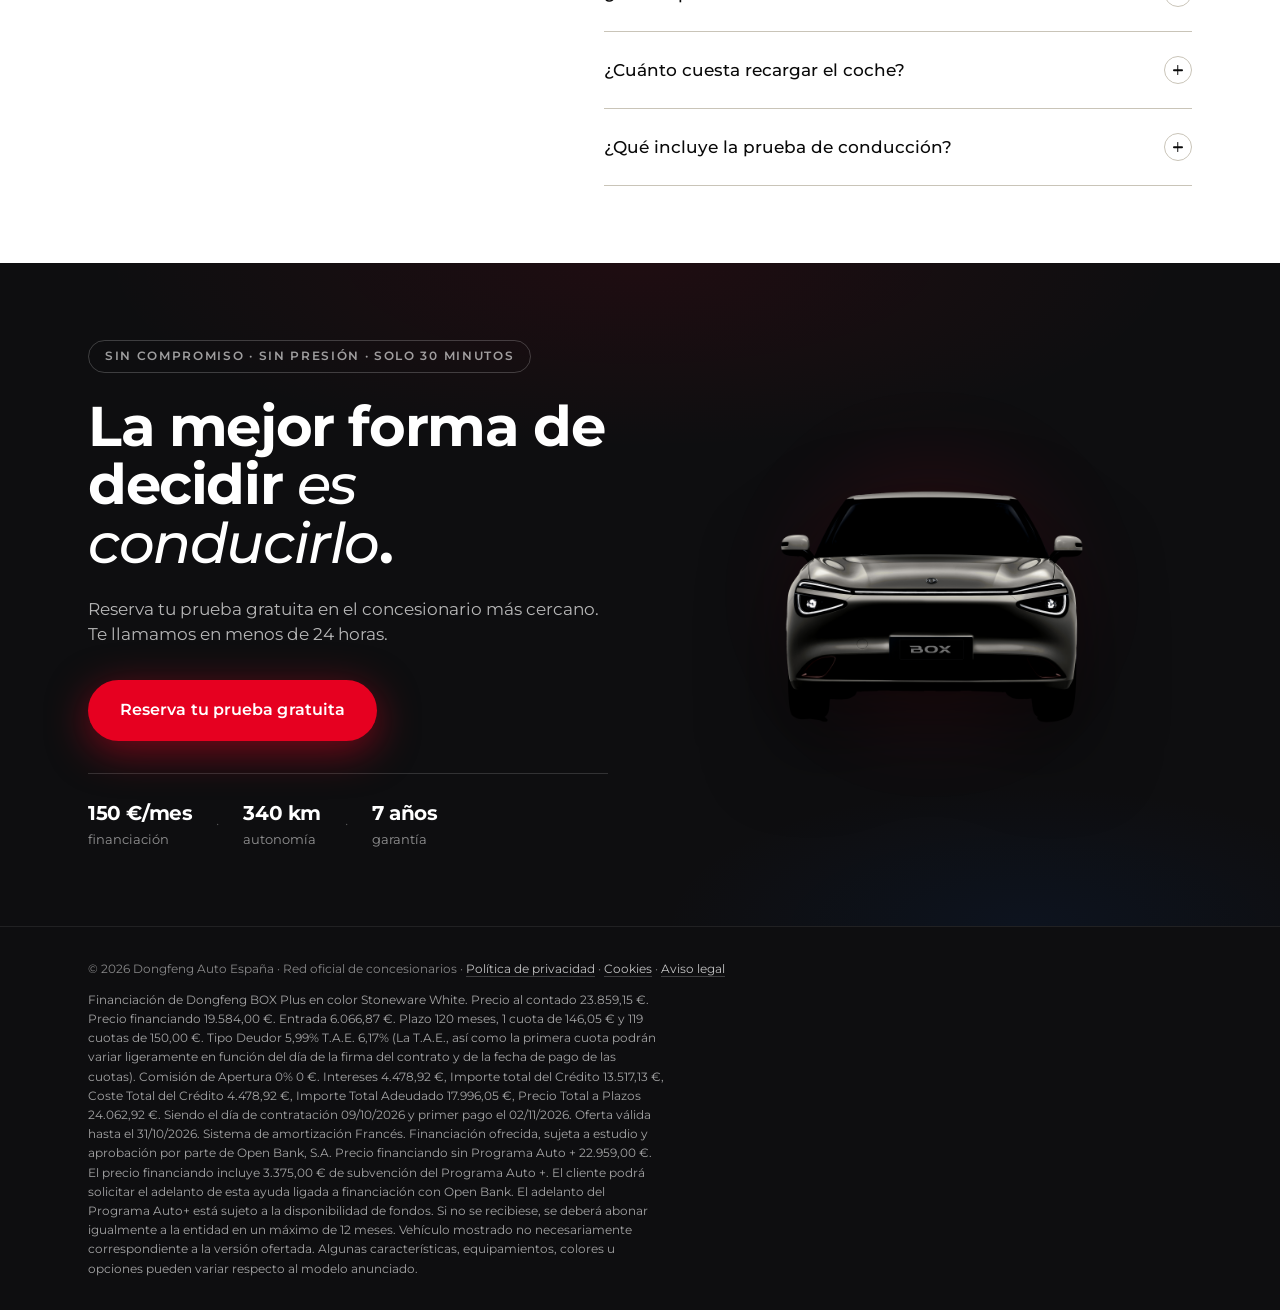
==== commit 14ddb2a1: "Canarias: despublicada, redirige a la landing principal conservando los UTM" ====
--- a/canarias/index.html
+++ b/canarias/index.html
@@ -1,524 +1,16 @@
 <!DOCTYPE html>
 <html lang="es">
 <head>
-  <!-- Google Tag Manager -->
-  <script>(function(w,d,s,l,i){w[l]=w[l]||[];w[l].push({'gtm.start':
-  new Date().getTime(),event:'gtm.js'});var f=d.getElementsByTagName(s)[0],
-  j=d.createElement(s),dl=l!='dataLayer'?'&l='+l:'';j.async=true;j.src=
-  'https://www.googletagmanager.com/gtm.js?id='+i+dl;f.parentNode.insertBefore(j,f);
-  })(window,document,'script','dataLayer','GTM-P5RVP4GS');</script>
-  <!-- End Google Tag Manager -->
-
-  <!-- Google tag (gtag.js) — GA4 propio (cuenta PARETO-EXPERTIA) -->
-  <script async src="https://www.googletagmanager.com/gtag/js?id=G-F07MZGYNKE"></script>
-  <script>
-    window.dataLayer = window.dataLayer || [];
-    function gtag(){dataLayer.push(arguments);}
-    gtag('js', new Date());
-    gtag('config', 'G-F07MZGYNKE');   // GA4 — Dongfeng BOX (Canarias)
-  </script>
-
   <meta charset="UTF-8">
-  <meta name="viewport" content="width=device-width, initial-scale=1.0">
-  <meta name="robots" content="noindex,nofollow">
-  <title>Dongfeng BOX Canarias · Tu segundo coche eléctrico desde 151 €/mes (IGIC incluido)</title>
-  <meta name="description" content="Dongfeng BOX 100% eléctrico para Canarias. 340 km de autonomía, 7 años de garantía, desde 151 €/mes con IGIC incluido. Concesionarios en Tenerife y Las Palmas. Prueba de conducción gratis.">
-
-  <link rel="preconnect" href="https://fonts.googleapis.com">
-  <link rel="preconnect" href="https://fonts.gstatic.com" crossorigin>
-  <link rel="preload" as="image" href="../assets/hero.webp">
-  <link href="https://fonts.googleapis.com/css2?family=Montserrat:ital,wght@0,400;0,500;0,600;0,700;0,800;1,400;1,500;1,600&display=swap" rel="stylesheet">
-  <link rel="stylesheet" href="../styles.css">
+  <!-- Landing de Canarias despublicada el 28-sep-2026 (la campaña de Canarias la lleva otra agencia).
+       La página anterior sigue en el historial de git (commit 5cdccd0). Redirige a la principal conservando los UTM. -->
+  <meta name="robots" content="noindex">
+  <link rel="canonical" href="https://box.dongfeng-auto.es/">
+  <meta http-equiv="refresh" content="0; url=/">
+  <script>location.replace('/' + location.search + location.hash);</script>
+  <title>Dongfeng BOX</title>
 </head>
 <body>
-  <!-- Google Tag Manager (noscript) -->
-  <noscript><iframe src="https://www.googletagmanager.com/ns.html?id=GTM-P5RVP4GS"
-  height="0" width="0" style="display:none;visibility:hidden"></iframe></noscript>
-  <!-- End Google Tag Manager (noscript) -->
-
-  <!-- 0. TOP BAR -->
-  <div class="topbar" id="topbar">
-    <p class="topbar__text">
-      <span class="topbar__full">Canarias · Prueba de conducción gratis y sin compromiso — Plazas limitadas por concesionario</span>
-      <span class="topbar__short">Canarias · Prueba gratis</span>
-    </p>
-    <button class="topbar__close" aria-label="Cerrar aviso" data-close-topbar>
-      <svg width="14" height="14" viewBox="0 0 24 24" fill="none" stroke="currentColor" stroke-width="2" stroke-linecap="round" stroke-linejoin="round"><path d="M18 6 6 18M6 6l12 12"/></svg>
-    </button>
-  </div>
-
-  <!-- 1. HEADER -->
-  <header class="site-header">
-    <div class="container site-header__inner">
-      <a href="#" class="site-header__logo" aria-label="Dongfeng">
-        <img src="../assets/dongfeng-logo.webp" alt="Dongfeng" width="120" height="32">
-      </a>
-      <nav class="site-header__nav" aria-label="Navegación principal">
-        <a href="#caracteristicas">Características</a>
-        <a href="#opiniones">Opiniones</a>
-        <a href="#faq">Preguntas</a>
-      </nav>
-      <button class="btn btn--primary btn--sm site-header__cta" data-open-modal>
-        Pruébalo gratis
-        <svg width="16" height="16" viewBox="0 0 24 24" fill="none" stroke="currentColor" stroke-width="2.5" stroke-linecap="round" stroke-linejoin="round"><path d="M5 12h14M13 5l7 7-7 7"/></svg>
-      </button>
-    </div>
-  </header>
-
-  <main>
-
-    <!-- 2. HERO -->
-    <section class="hero">
-      <div class="container hero__grid">
-
-        <div class="hero__copy">
-          <div class="hero__kicker" aria-label="Especificaciones principales">
-            <span class="chip">100% eléctrico</span>
-            <span class="chip">340 km autonomía</span>
-            <span class="chip">Desde 151 €/mes · IGIC incluido</span>
-          </div>
-
-          <h1 class="hero__h1">
-            Tu <em>segundo coche</em> por menos de lo que gastas en <span class="underline-accent">gasolina</span>.
-          </h1>
-
-          <p class="hero__sub">
-            Un urbano eléctrico pensado para tu día a día, con el respaldo de la red oficial Dongfeng y concesionarios oficiales en Tenerife y Las Palmas.
-          </p>
-
-          <ul class="hero__bullets">
-            <li><svg class="icon-check" viewBox="0 0 24 24" fill="none" stroke="currentColor" stroke-width="2.5" stroke-linecap="round" stroke-linejoin="round"><path d="M20 6 9 17l-5-5"/></svg>340&nbsp;km de autonomía</li>
-            <li><svg class="icon-check" viewBox="0 0 24 24" fill="none" stroke="currentColor" stroke-width="2.5" stroke-linecap="round" stroke-linejoin="round"><path d="M20 6 9 17l-5-5"/></svg>Carga rápida en 30&nbsp;min</li>
-            <li><svg class="icon-check" viewBox="0 0 24 24" fill="none" stroke="currentColor" stroke-width="2.5" stroke-linecap="round" stroke-linejoin="round"><path d="M20 6 9 17l-5-5"/></svg>Pantalla 12,8" con CarPlay y Android Auto</li>
-            <li><svg class="icon-check" viewBox="0 0 24 24" fill="none" stroke="currentColor" stroke-width="2.5" stroke-linecap="round" stroke-linejoin="round"><path d="M20 6 9 17l-5-5"/></svg>7 años o 300.000&nbsp;km de garantía de fábrica</li>
-            <li><svg class="icon-check" viewBox="0 0 24 24" fill="none" stroke="currentColor" stroke-width="2.5" stroke-linecap="round" stroke-linejoin="round"><path d="M20 6 9 17l-5-5"/></svg>10 años de garantía en la batería, kilometraje ilimitado</li>
-          </ul>
-
-          <div class="hero__cta">
-            <button class="btn btn--primary btn--lg" data-open-modal>
-              Pruébalo gratis cerca de ti
-              <svg width="20" height="20" viewBox="0 0 24 24" fill="none" stroke="currentColor" stroke-width="2.5" stroke-linecap="round" stroke-linejoin="round"><path d="M5 12h14M13 5l7 7-7 7"/></svg>
-            </button>
-            <p class="hero__cta-note">30 min al volante · En tu concesionario más cercano.</p>
-          </div>
-        </div>
-
-        <div class="hero__visual">
-          <div class="hero__price-tag">
-            <span class="hero__price-label">Desde</span>
-            <span class="hero__price-number">151<span class="hero__price-unit">€/mes</span></span>
-            <span class="hero__price-foot">IGIC incluido · financiación Santander</span>
-          </div>
-          <img src="../assets/hero.webp" alt="Dongfeng BOX 100% eléctrico en color gris plata, vista 3/4 frontal" class="hero__image" width="800" height="520" fetchpriority="high">
-        </div>
-
-      </div>
-    </section>
-
-    <!-- 3. TRUST BAR -->
-    <section class="trust-bar">
-      <div class="container">
-        <p class="trust-bar__label">Reconocido por los principales medios del motor en España</p>
-        <div class="trust-bar__logos">
-          <span class="press-logo press-logo--big"><img src="../assets/press/motor.png" alt="Motor.es"></span>
-          <span class="press-logo press-logo--big"><img src="../assets/press/diariomotor.svg" alt="Diariomotor"></span>
-          <span class="press-logo press-logo--big"><img src="../assets/press/cochesnet.png" alt="Coches.net"></span>
-          <span class="press-logo press-logo--big"><img src="../assets/press/km77.png" alt="Km77"></span>
-          <span class="press-logo press-logo--big"><img src="../assets/press/carwow.png" alt="Carwow"></span>
-        </div>
-      </div>
-    </section>
-
-    <!-- 4. PROCESS -->
-    <section id="proceso" class="process">
-      <div class="container">
-        <header class="section-head">
-          <p class="eyebrow">El proceso</p>
-          <h2 class="section-title">Conduce el BOX este fin de semana. <em>Así de fácil.</em></h2>
-        </header>
-
-        <ol class="process__steps">
-          <li class="step">
-            <span class="step__num">01</span>
-            <div class="step__icon">
-              <svg viewBox="0 0 24 24" fill="none" stroke="currentColor" stroke-width="1.8" stroke-linecap="round" stroke-linejoin="round"><rect x="3" y="4" width="18" height="18" rx="2"/><path d="M16 2v4M8 2v4M3 10h18"/></svg>
-            </div>
-            <h3 class="step__title">Reserva tu prueba</h3>
-            <p class="step__text">Déjanos tu nombre y teléfono. Te llamamos en menos de 24&nbsp;horas para coordinar día y hora.</p>
-          </li>
-          <li class="step">
-            <span class="step__num">02</span>
-            <div class="step__icon">
-              <svg viewBox="0 0 24 24" fill="none" stroke="currentColor" stroke-width="1.8" stroke-linecap="round" stroke-linejoin="round"><circle cx="12" cy="12" r="9"/><circle cx="12" cy="12" r="3"/><path d="M12 3v6M12 15v6M3 12h6M15 12h6"/></svg>
-            </div>
-            <h3 class="step__title">Condúcelo tú mismo</h3>
-            <p class="step__text">30&nbsp;minutos al volante del BOX por tu ciudad. Sin presión, sin compromiso de compra.</p>
-          </li>
-          <li class="step">
-            <span class="step__num">03</span>
-            <div class="step__icon">
-              <svg viewBox="0 0 24 24" fill="none" stroke="currentColor" stroke-width="1.8" stroke-linecap="round" stroke-linejoin="round"><path d="M9 11V5a3 3 0 1 1 6 0v6"/><path d="M5 11h14l-1.5 8a2 2 0 0 1-2 1.8H8.5a2 2 0 0 1-2-1.8Z"/></svg>
-            </div>
-            <h3 class="step__title">Decide con calma</h3>
-            <p class="step__text">Te enviamos tu oferta personalizada. Tómate el tiempo que necesites.</p>
-          </li>
-        </ol>
-
-        <div class="process__cta">
-          <button class="btn btn--primary btn--lg" data-open-modal>Reserva tu prueba gratuita</button>
-        </div>
-      </div>
-    </section>
-
-    <!-- 5. CHARACTERISTICS — 3 separate sections -->
-
-    <!-- 5a. Autonomía -->
-    <section id="caracteristicas" class="feature-block">
-      <div class="container feature-block__grid">
-        <div class="feature-block__media">
-          <img src="../assets/lifestyle.webp" alt="Dongfeng BOX en contexto urbano" loading="lazy" width="1600" height="1200">
-          <span class="feature-block__badge">01 · Garantía</span>
-        </div>
-        <div class="feature-block__copy">
-          <p class="eyebrow">Garantía</p>
-          <h2 class="section-title">7 años de tranquilidad. <em>10 sin límite de km</em> en la batería.</h2>
-          <p class="feature-block__lead">Cada Dongfeng BOX se entrega con <strong>7 años o 300.000&nbsp;km</strong> de garantía de fábrica y una garantía extendida de <strong>10 años sin límite de kilómetros</strong> en la batería. Una de las coberturas más amplias del mercado español, pensada para que conduzcas sin pensar en lo que pueda pasar dentro de cinco o seis años.</p>
-
-          <dl class="feature-stats-row">
-            <div class="feature-stat">
-              <dt>7&nbsp;años</dt>
-              <dd>o 300.000&nbsp;km de garantía del vehículo</dd>
-            </div>
-            <div class="feature-stat">
-              <dt>10&nbsp;años</dt>
-              <dd>de garantía en la batería</dd>
-            </div>
-            <div class="feature-stat">
-              <dt>∞&nbsp;km</dt>
-              <dd>sin límite de kilometraje en batería</dd>
-            </div>
-          </dl>
-
-        </div>
-      </div>
-    </section>
-
-    <!-- 5b. Diseño urbano -->
-    <section class="feature-block feature-block--reverse feature-block--soft">
-      <div class="container feature-block__grid">
-        <div class="feature-block__media">
-          <img src="../assets/urban-2.webp" alt="Plazas traseras amplias del Dongfeng BOX" loading="lazy" width="800" height="600">
-          <span class="feature-block__badge">02 · Diseño urbano</span>
-        </div>
-        <div class="feature-block__copy">
-          <p class="eyebrow">Diseño urbano</p>
-          <h2 class="section-title">Compacto por fuera, <em>amplio por dentro</em></h2>
-          <p class="feature-block__lead">4,02&nbsp;m de largo. El BOX entra donde otros utilitarios no caben y encuentra hueco en calles donde un SUV mediano tiene que dar tres vueltas. La plataforma eléctrica dedicada libera espacio interior y maletero a niveles que normalmente solo verías en coches más grandes.</p>
-
-          <dl class="feature-stats-row">
-            <div class="feature-stat">
-              <dt>4,02&nbsp;m</dt>
-              <dd>de largo</dd>
-            </div>
-            <div class="feature-stat">
-              <dt>310&nbsp;L</dt>
-              <dd>maletero útil</dd>
-            </div>
-            <div class="feature-stat">
-              <dt>5</dt>
-              <dd>plazas</dd>
-            </div>
-          </dl>
-
-        </div>
-      </div>
-    </section>
-
-    <!-- 5c. Conectividad -->
-    <section class="feature-block">
-      <div class="container feature-block__grid">
-        <div class="feature-block__media">
-          <img src="../assets/conectividad.webp" alt="Salpicadero y pantalla táctil de 12,8 pulgadas del Dongfeng BOX" loading="lazy" width="1600" height="833">
-          <span class="feature-block__badge">03 · Conectividad</span>
-        </div>
-        <div class="feature-block__copy">
-          <p class="eyebrow">Conectividad</p>
-          <h2 class="section-title">Tu móvil integrado <em>desde el primer día</em></h2>
-          <p class="feature-block__lead">Pantalla táctil de 12,8" de alta resolución con navegación, climatización y multimedia integrados. Conectividad completa con Apple CarPlay y Android Auto: emparejas el móvil, y el coche hereda tu mapa, tu música y tus llamadas. Sin cables ni menús raros.</p>
-
-          <dl class="feature-stats-row">
-            <div class="feature-stat">
-              <dt>12,8"</dt>
-              <dd>pantalla táctil central</dd>
-            </div>
-            <div class="feature-stat">
-              <dt>CarPlay</dt>
-              <dd>Apple · inalámbrico</dd>
-            </div>
-            <div class="feature-stat">
-              <dt>Android Auto</dt>
-              <dd>Google · compatible</dd>
-            </div>
-          </dl>
-
-
-          <div class="feature-block__cta">
-            <button class="btn btn--primary btn--lg" data-open-modal>Reserva tu prueba gratuita</button>
-            <p class="feature-block__cta-note">Pruébalo 30 minutos en tu ciudad · Sin compromiso</p>
-          </div>
-        </div>
-      </div>
-    </section>
-
-    <!-- 6. COMPARISON — BOX vs coche de combustión (TCO 5 años) -->
-    <section id="comparativa" class="comparison">
-      <div class="container">
-        <header class="section-head">
-          <p class="eyebrow">El coste real a 5 años</p>
-          <h2 class="section-title">Más barato que un <em>coche de combustión</em> urbano.</h2>
-          <p class="section-sub">El precio de la etiqueta es solo el principio. Estos son los costes reales a 5&nbsp;años de un BOX frente a un coche de combustión equivalente del segmento urbano.</p>
-        </header>
-
-        <div class="compare-table-wrap">
-          <table class="compare-table">
-            <thead>
-              <tr>
-                <th scope="col"></th>
-                <th scope="col" class="compare-table__winner">
-                  <span class="winner-badge">Ahorras hasta 7.000 €</span>
-                  Dongfeng BOX
-                </th>
-                <th scope="col">Coche de combustión urbano</th>
-              </tr>
-            </thead>
-            <tbody>
-              <tr>
-                <th scope="row">Cuota mensual (financiación)</th>
-                <td class="compare-table__winner"><strong>151&nbsp;€/mes</strong></td>
-                <td>180–200&nbsp;€/mes</td>
-              </tr>
-              <tr>
-                <th scope="row">Recarga / combustible al mes*</th>
-                <td class="compare-table__winner"><strong>~20&nbsp;€</strong> (recarga nocturna en casa)</td>
-                <td>~130&nbsp;€ (gasolina, 1.200&nbsp;km/mes)</td>
-              </tr>
-              <tr>
-                <th scope="row">Mantenimiento anual</th>
-                <td class="compare-table__winner"><strong>~150&nbsp;€</strong></td>
-                <td>~400&nbsp;€ (aceite, filtros, correas)</td>
-              </tr>
-              <tr>
-                <th scope="row">Impuesto de circulación</th>
-                <td class="compare-table__winner"><strong>0&nbsp;€</strong> en muchos municipios</td>
-                <td>80–120&nbsp;€/año</td>
-              </tr>
-              <tr>
-                <th scope="row">Acceso a Zonas Bajas Emisiones</th>
-                <td class="compare-table__winner"><strong>Sí</strong> — etiqueta CERO</td>
-                <td>Restringido según etiqueta</td>
-              </tr>
-              <tr>
-                <th scope="row">Emisiones directas CO<sub>2</sub></th>
-                <td class="compare-table__winner"><strong>0&nbsp;g/km</strong></td>
-                <td>~115&nbsp;g/km</td>
-              </tr>
-              <tr class="compare-table__total">
-                <th scope="row">Coste total aproximado a 5 años</th>
-                <td class="compare-table__winner"><strong>≈ 14.000&nbsp;€</strong></td>
-                <td>≈ 21.000&nbsp;€</td>
-              </tr>
-            </tbody>
-          </table>
-        </div>
-
-        <p class="compare-footnote">*Estimaciones orientativas con uso urbano-mixto (~1.200&nbsp;km/mes), recarga nocturna doméstica con tarifa valle, y un coche de combustión de cilindrada y segmento equivalentes. Los costes reales varían según uso, comunidad autónoma y modelo comparado.</p>
-
-        <div class="comparison__cta">
-          <p>Los números hablan. <em>Pruébalo tú mismo.</em></p>
-          <button class="btn btn--primary btn--lg" data-open-modal>Solicita tu prueba gratuita</button>
-        </div>
-      </div>
-    </section>
-
-    <!-- 7. SOCIAL PROOF
-         ⚠️ CONTENIDO DE MUESTRA
-         - Las 3 reseñas de prensa son placeholders. Sustituir por reseñas REALES del Dongfeng BOX publicadas en medios españoles (verificar existencia, citar literal, enlazar al artículo original).
-         - Los 3 testimonios de propietarios son ficticios. Solicitar al cliente: testimonios reales con consentimiento de publicación (nombre, ciudad, texto, rating).
-         - La cifra "200.000 unidades vendidas" necesita verificación oficial por Dongfeng Global antes de publicar.
-    -->
-    <section id="opiniones" class="social-proof">
-      <div class="container">
-        <header class="section-head">
-          <p class="eyebrow">Lo que dice la prensa</p>
-          <h2 class="section-title">La prensa especializada <em>ya lo ha probado</em></h2>
-        </header>
-
-        <div class="press-grid">
-          <article class="press-card">
-            <div class="press-card__logo"><img src="../assets/press/diariomotor.svg" alt="Diariomotor"></div>
-            <blockquote class="press-card__quote">“Ofrece mucho por muy poco, encontrándonos con un generoso equipamiento de serie y con calidades más propias de segmentos superiores.”</blockquote>
-            <a class="press-card__source" href="https://www.diariomotor.com/noticia/prueba-dongfeng-box/" target="_blank" rel="noopener">Leer prueba en Diariomotor →</a>
-          </article>
-          <article class="press-card">
-            <div class="press-card__logo"><img src="../assets/press/cochesnet.png" alt="Coches.net"></div>
-            <blockquote class="press-card__quote">“Es bonito, es muy amplio por dentro, está muy bien equipado, mucho más que sus rivales directos.”</blockquote>
-            <a class="press-card__source" href="https://www.coches.net/videos/dongfeng-box" target="_blank" rel="noopener">Ver análisis en Coches.net →</a>
-          </article>
-          <article class="press-card">
-            <div class="press-card__logo"><img src="../assets/press/hibridosyelectricos.png" alt="Híbridos y Eléctricos"></div>
-            <blockquote class="press-card__quote">“Un urbano eléctrico amplio y muy bien equipado; el equipamiento de este acabado es muy completo.”</blockquote>
-            <a class="press-card__source" href="https://www.hibridosyelectricos.com/coches/pruebas-coches/prueba-dongfeng-box-urbano-electrico-amplio-muy-bien-equipado-pero-ya-no-se-vende-precio-coche-chino_76957_102.html" target="_blank" rel="noopener">Leer prueba completa →</a>
-          </article>
-        </div>
-
-        <div class="social-proof__stat">
-          <p class="stat-big"><span>200.000+</span> unidades vendidas en el mundo</p>
-          <p class="stat-small">Red oficial de concesionarios en España · Servicio postventa y recambios originales</p>
-        </div>
-      </div>
-    </section>
-
-    <!-- 8. FAQ -->
-    <section id="faq" class="faq">
-      <div class="container faq__grid">
-        <div class="faq__head">
-          <p class="eyebrow">Preguntas frecuentes</p>
-          <h2 class="section-title">Lo que <em>quizá</em> te estés preguntando</h2>
-          <p class="faq__intro">Respuestas claras a las dudas que nos hacen con más frecuencia sobre el BOX, la marca y la propiedad de un eléctrico.</p>
-        </div>
-
-        <div class="faq__list">
-          <details class="faq-item" name="faq" open>
-            <summary class="faq-item__q">¿Quién es Dongfeng y por qué puedo fiarme?<span class="faq-item__icon" aria-hidden="true"></span></summary>
-            <div class="faq-item__a">
-              <p>Dongfeng es uno de los mayores fabricantes de automóviles del mundo, con más de 50&nbsp;años de historia y presencia en más de 80&nbsp;países. En España cuenta con red oficial de concesionarios y servicio postventa en las principales ciudades, con recambios originales y técnicos formados por Dongfeng.</p>
-            </div>
-          </details>
-          <details class="faq-item" name="faq">
-            <summary class="faq-item__q">¿Qué garantía tiene el coche?<span class="faq-item__icon" aria-hidden="true"></span></summary>
-            <div class="faq-item__a">
-              <p>El Dongfeng BOX incluye <strong>7 años o 300.000&nbsp;km de garantía del fabricante</strong> y <strong>10 años de garantía en la batería, sin límite de kilómetros</strong>. Es una de las coberturas más amplias del mercado.</p>
-            </div>
-          </details>
-          <details class="faq-item" name="faq">
-            <summary class="faq-item__q">¿340 km de autonomía son suficientes para mi día a día?<span class="faq-item__icon" aria-hidden="true"></span></summary>
-            <div class="faq-item__a">
-              <p>Si tu desplazamiento diario es de unos 30-40&nbsp;km (la media en España), puedes conducir casi dos semanas sin necesidad de recargar. Y si necesitas cargar, en 30&nbsp;minutos pasas del 20% al 80% en cualquier punto de carga rápida.</p>
-            </div>
-          </details>
-          <details class="faq-item" name="faq">
-            <summary class="faq-item__q">¿Dónde puedo llevar el coche al taller?<span class="faq-item__icon" aria-hidden="true"></span></summary>
-            <div class="faq-item__a">
-              <p>A cualquier concesionario oficial Dongfeng. Cuentan con talleres en las principales ciudades de España, con recambios originales y técnicos formados por el fabricante.</p>
-            </div>
-          </details>
-          <details class="faq-item" name="faq">
-            <summary class="faq-item__q">¿Cuánto cuesta recargar el coche?<span class="faq-item__icon" aria-hidden="true"></span></summary>
-            <div class="faq-item__a">
-              <p>Recargar la batería completa en casa cuesta aproximadamente <strong>5-7&nbsp;euros</strong> (tarifa nocturna). En un punto de carga público, entre 8-12&nbsp;euros. Compáralo con llenar un depósito de gasolina.</p>
-            </div>
-          </details>
-          <details class="faq-item" name="faq">
-            <summary class="faq-item__q">¿Qué incluye la prueba de conducción?<span class="faq-item__icon" aria-hidden="true"></span></summary>
-            <div class="faq-item__a">
-              <p>30&nbsp;minutos al volante del BOX por tu ciudad, acompañado por un asesor. Sin coste y sin compromiso de compra. Solo necesitas tu carnet de conducir.</p>
-            </div>
-          </details>
-        </div>
-      </div>
-    </section>
-
-    <!-- 9. CTA FINAL -->
-    <section class="cta-final">
-      <div class="container cta-final__grid">
-        <div class="cta-final__copy">
-          <p class="cta-final__kicker">Sin compromiso · Sin presión · Solo 30 minutos</p>
-          <h2 class="cta-final__title">La mejor forma de decidir <em>es conducirlo</em>.</h2>
-          <p class="cta-final__sub">Reserva tu prueba gratuita en el concesionario más cercano. Te llamamos en menos de 24&nbsp;horas.</p>
-          <button class="btn btn--primary btn--lg" data-open-modal>Reserva tu prueba gratuita</button>
-          <p class="cta-final__stats">
-            <span><strong>151&nbsp;€/mes</strong><br>financiación · IGIC incluido</span>
-            <span class="cta-final__sep">·</span>
-            <span><strong>340&nbsp;km</strong><br>autonomía</span>
-            <span class="cta-final__sep">·</span>
-            <span><strong>7&nbsp;años</strong><br>garantía</span>
-          </p>
-        </div>
-        <div class="cta-final__visual">
-          <img src="../assets/car-white.webp" alt="Dongfeng BOX en color blanco" loading="lazy" width="800" height="600">
-        </div>
-      </div>
-    </section>
-  </main>
-
-  <!-- FOOTER -->
-  <footer class="site-footer">
-    <div class="container site-footer__inner">
-      <p class="site-footer__legal">
-        © 2026 Dongfeng Auto España · Red oficial de concesionarios · <a href="#">Política de privacidad</a> · <a href="#">Cookies</a> · <a href="#">Aviso legal</a>
-      </p>
-      <p class="site-footer__finance">Precio orientativo para Canarias con IGIC general del 7% (en sustitución del IVA peninsular del 21%). Precio al contado 21.099,77&nbsp;€ (IGIC incluido). Cuota desde 151&nbsp;€/mes con financiación Santander Consumer Finance, sujeta a estudio y aprobación. Condiciones de financiación y precio final pueden variar; consulta en tu concesionario oficial Dongfeng en Tenerife o Las Palmas.</p>
-    </div>
-  </footer>
-
-  <!-- STICKY CTA MOBILE -->
-  <button class="sticky-cta" id="stickyCta" data-open-modal aria-label="Reservar prueba gratuita">
-    Pruébalo gratis
-    <svg width="18" height="18" viewBox="0 0 24 24" fill="none" stroke="currentColor" stroke-width="2.5" stroke-linecap="round" stroke-linejoin="round"><path d="M5 12h14M13 5l7 7-7 7"/></svg>
-  </button>
-
-  <!-- MODAL FORM -->
-  <div class="modal" id="modal" role="dialog" aria-modal="true" aria-labelledby="modal-title" hidden>
-    <div class="modal__backdrop" data-close-modal></div>
-    <div class="modal__content" role="document">
-      <button class="modal__close" data-close-modal aria-label="Cerrar">
-        <svg width="20" height="20" viewBox="0 0 24 24" fill="none" stroke="currentColor" stroke-width="2" stroke-linecap="round" stroke-linejoin="round"><path d="M18 6 6 18M6 6l12 12"/></svg>
-      </button>
-
-      <div class="modal__body" data-view="form">
-        <p class="eyebrow">Prueba de conducción</p>
-        <h3 id="modal-title" class="modal__title">Reserva tu prueba <em>gratuita</em></h3>
-        <p class="modal__sub">Te llamamos en menos de 24&nbsp;horas para coordinar día y hora.</p>
-
-        <form class="form" id="leadForm">
-          <div class="field">
-            <label for="f-name">Tu nombre</label>
-            <input type="text" id="f-name" name="name" placeholder="Ej: Carlos" required minlength="2" autocomplete="given-name">
-          </div>
-          <div class="field">
-            <label for="f-phone">Teléfono</label>
-            <input type="tel" id="f-phone" name="phone" placeholder="Ej: 612 345 678" required autocomplete="tel" inputmode="tel" pattern="(\+?34[\s.-]?)?[6789]\d{2}[\s.-]?\d{3}[\s.-]?\d{3}" title="Introduce un número español de 9 dígitos (ej: 612 345 678)">
-          </div>
-          <div class="field field--cp">
-            <label for="f-cp">Código postal</label>
-            <input type="text" id="f-cp" name="cp" placeholder="Ej: 28001" required pattern="[0-9]{5}" maxlength="5" inputmode="numeric" autocomplete="postal-code" title="Introduce un código postal español de 5 dígitos">
-          </div>
-          <div class="field">
-            <label for="f-email">Email <span class="field__optional">(opcional, te enviamos tu oferta)</span></label>
-            <input type="email" id="f-email" name="email" placeholder="tu@email.com" autocomplete="email" inputmode="email">
-          </div>
-          <!-- Honeypot antibots: oculto a personas, los bots tienden a rellenarlo. Si llega con valor, el Apps Script descarta el lead. -->
-          <div aria-hidden="true" style="position:absolute;left:-9999px;top:-9999px;height:0;width:0;overflow:hidden;" tabindex="-1">
-            <label>No rellenar
-              <input type="text" name="fax" tabindex="-1" autocomplete="off">
-            </label>
-          </div>
-          <button type="submit" class="btn btn--primary btn--lg btn--block">Reservar mi prueba gratuita</button>
-          <p class="form__legal">Al enviar, aceptas nuestra <a href="#">política de privacidad</a>. Te contactamos en menos de 24&nbsp;h. Sin compromiso.</p>
-        </form>
-      </div>
-
-      <div class="modal__body" data-view="success" hidden>
-        <div class="success">
-          <svg class="success__icon" viewBox="0 0 24 24" fill="none" stroke="currentColor" stroke-width="2" stroke-linecap="round" stroke-linejoin="round"><circle cx="12" cy="12" r="10"/><path d="m8 12 3 3 5-6"/></svg>
-          <h3 class="success__title">¡Listo! Te llamamos en menos de 24&nbsp;horas.</h3>
-          <p class="success__sub">Recibirás también tu oferta personalizada en el email que nos has dejado.</p>
-        </div>
-      </div>
-    </div>
-  </div>
-
-  <script>window.LANDING_REGION = 'CAN';</script>
-  <script src="../script.js" defer></script>
+  <p><a href="/">Ir a Dongfeng BOX</a></p>
 </body>
 </html>
